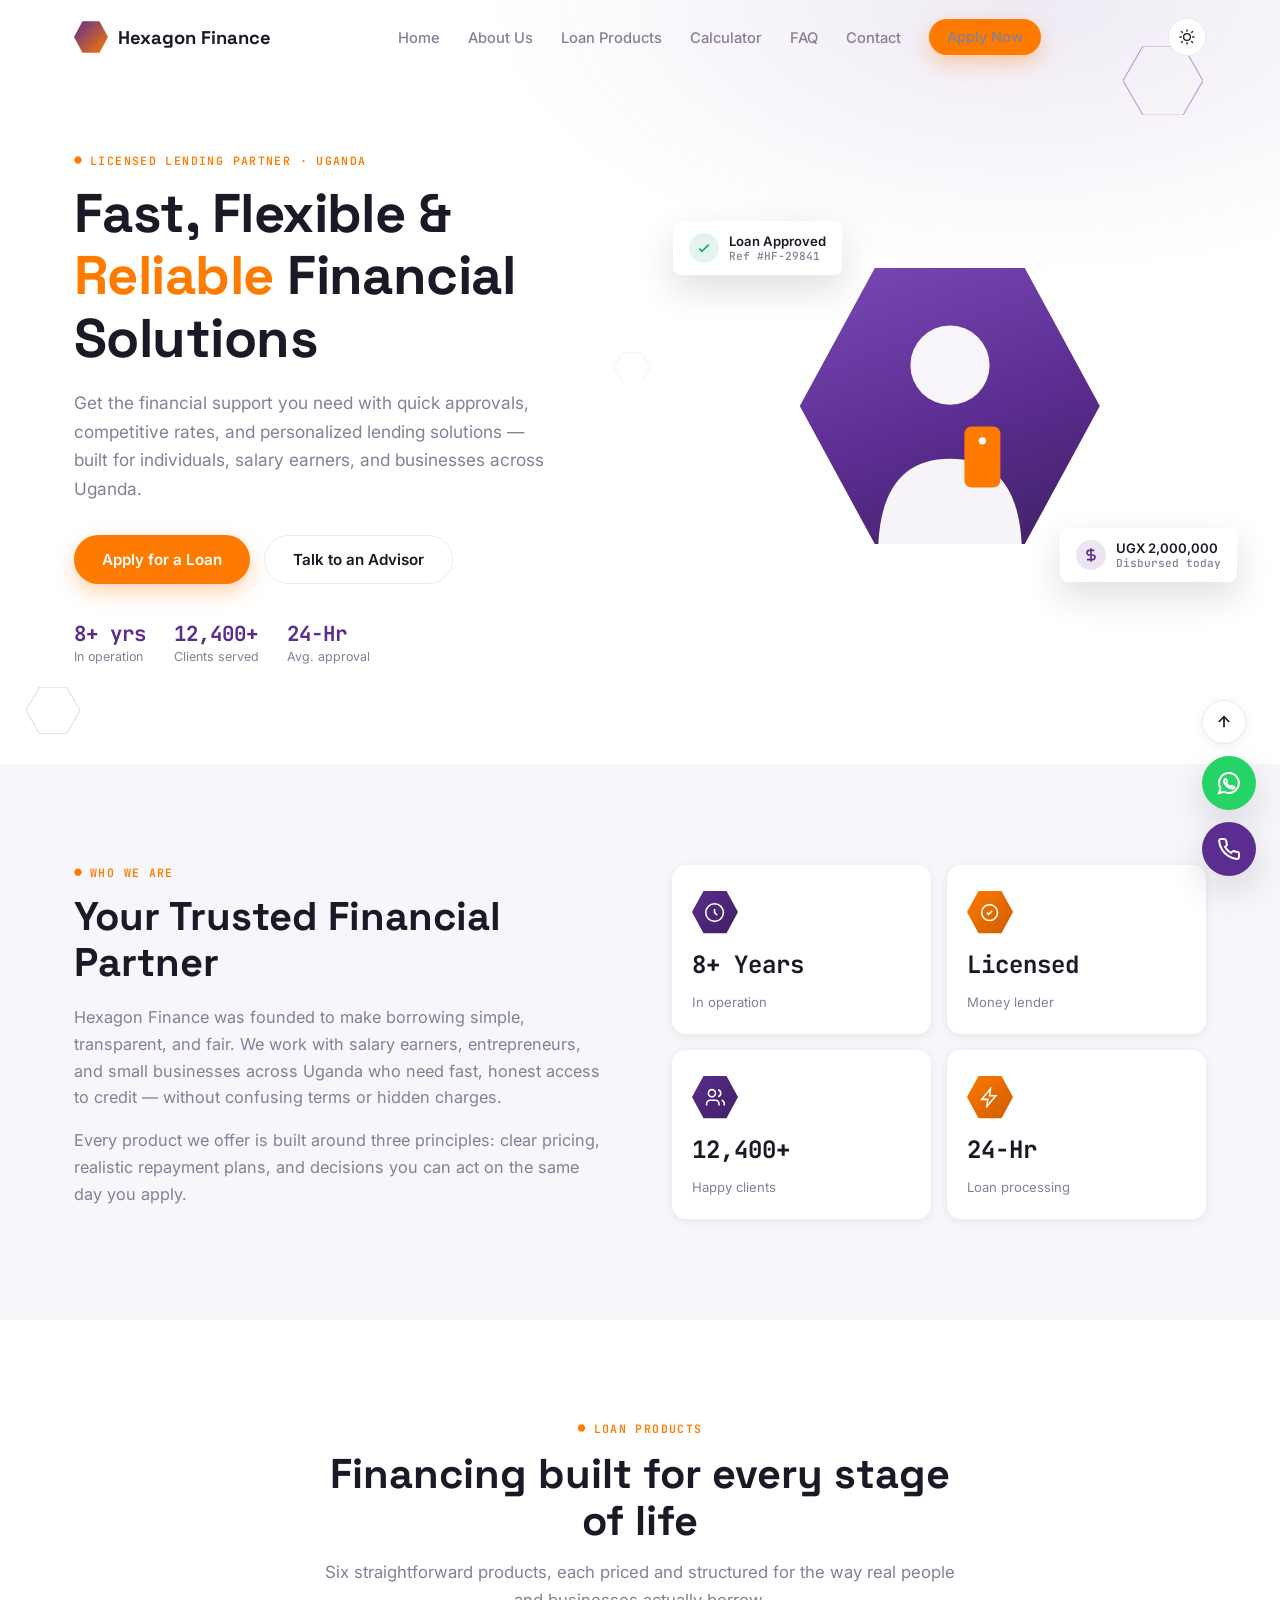
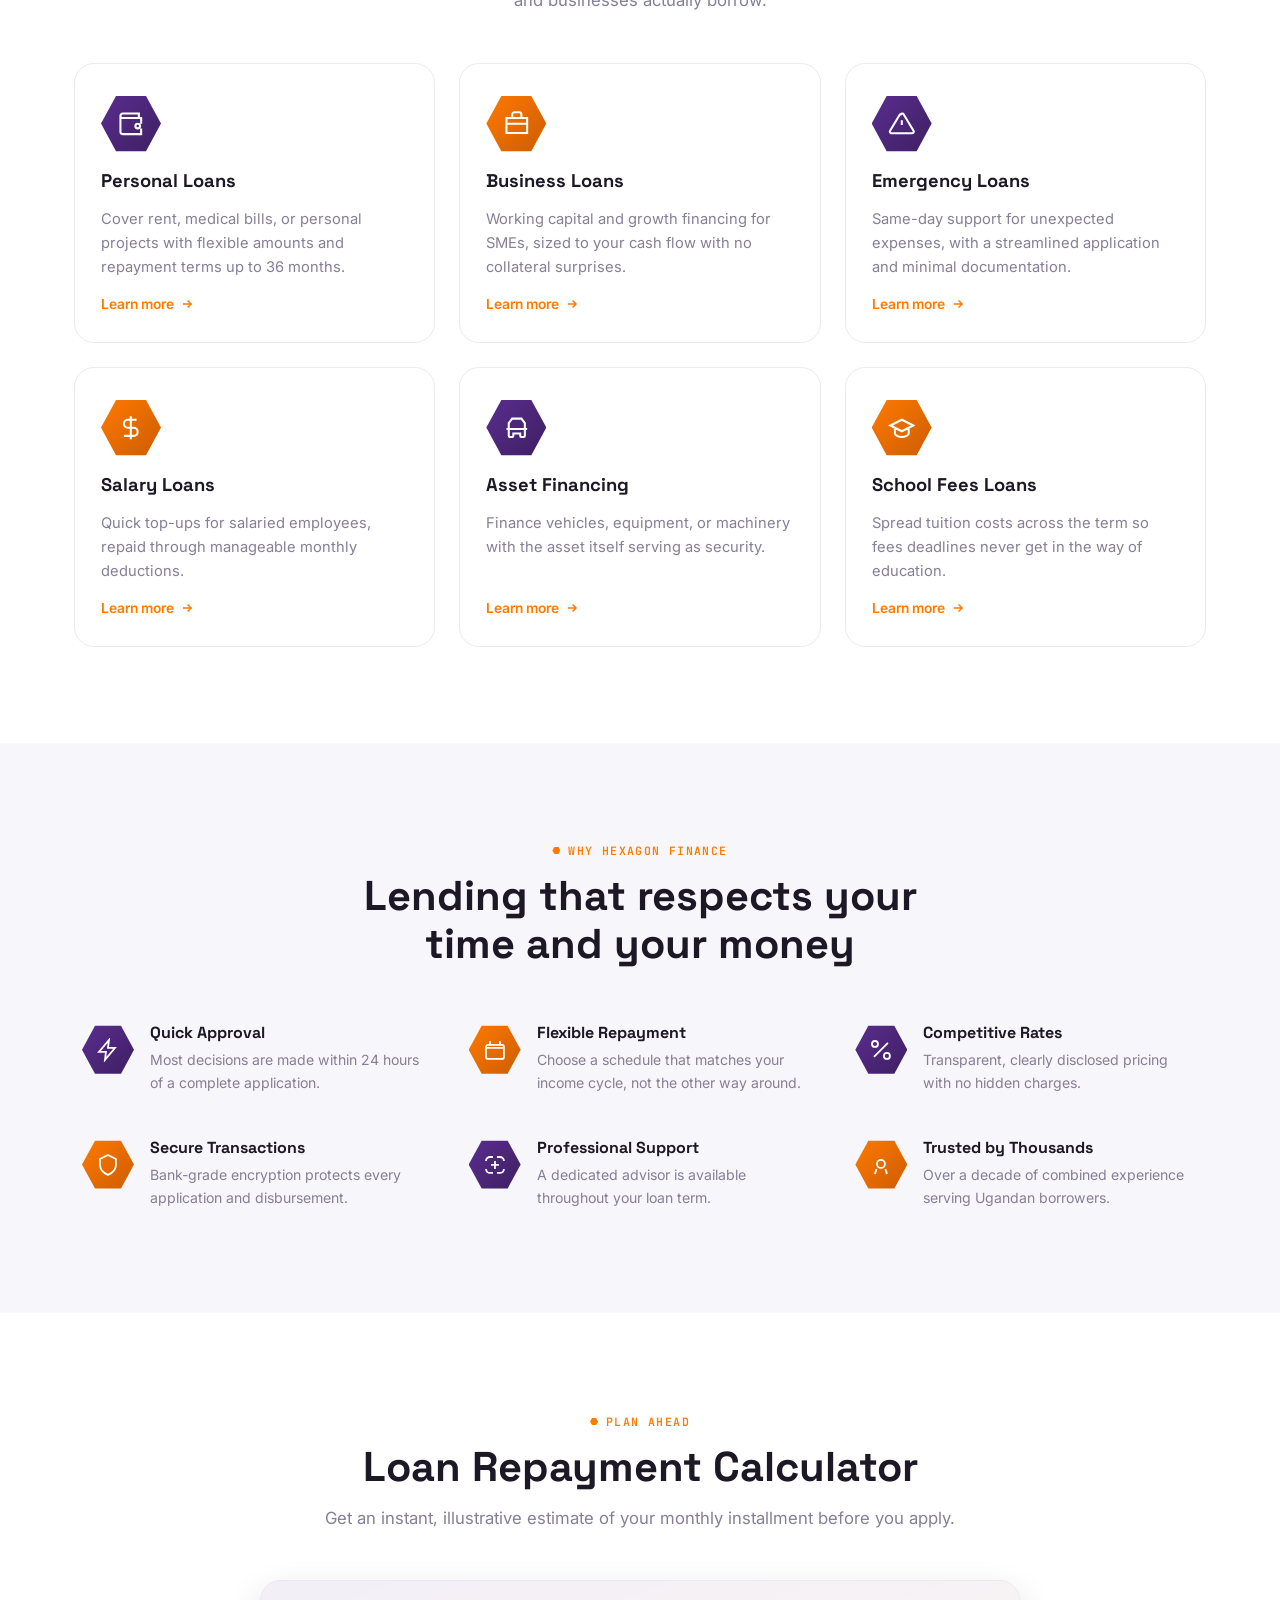
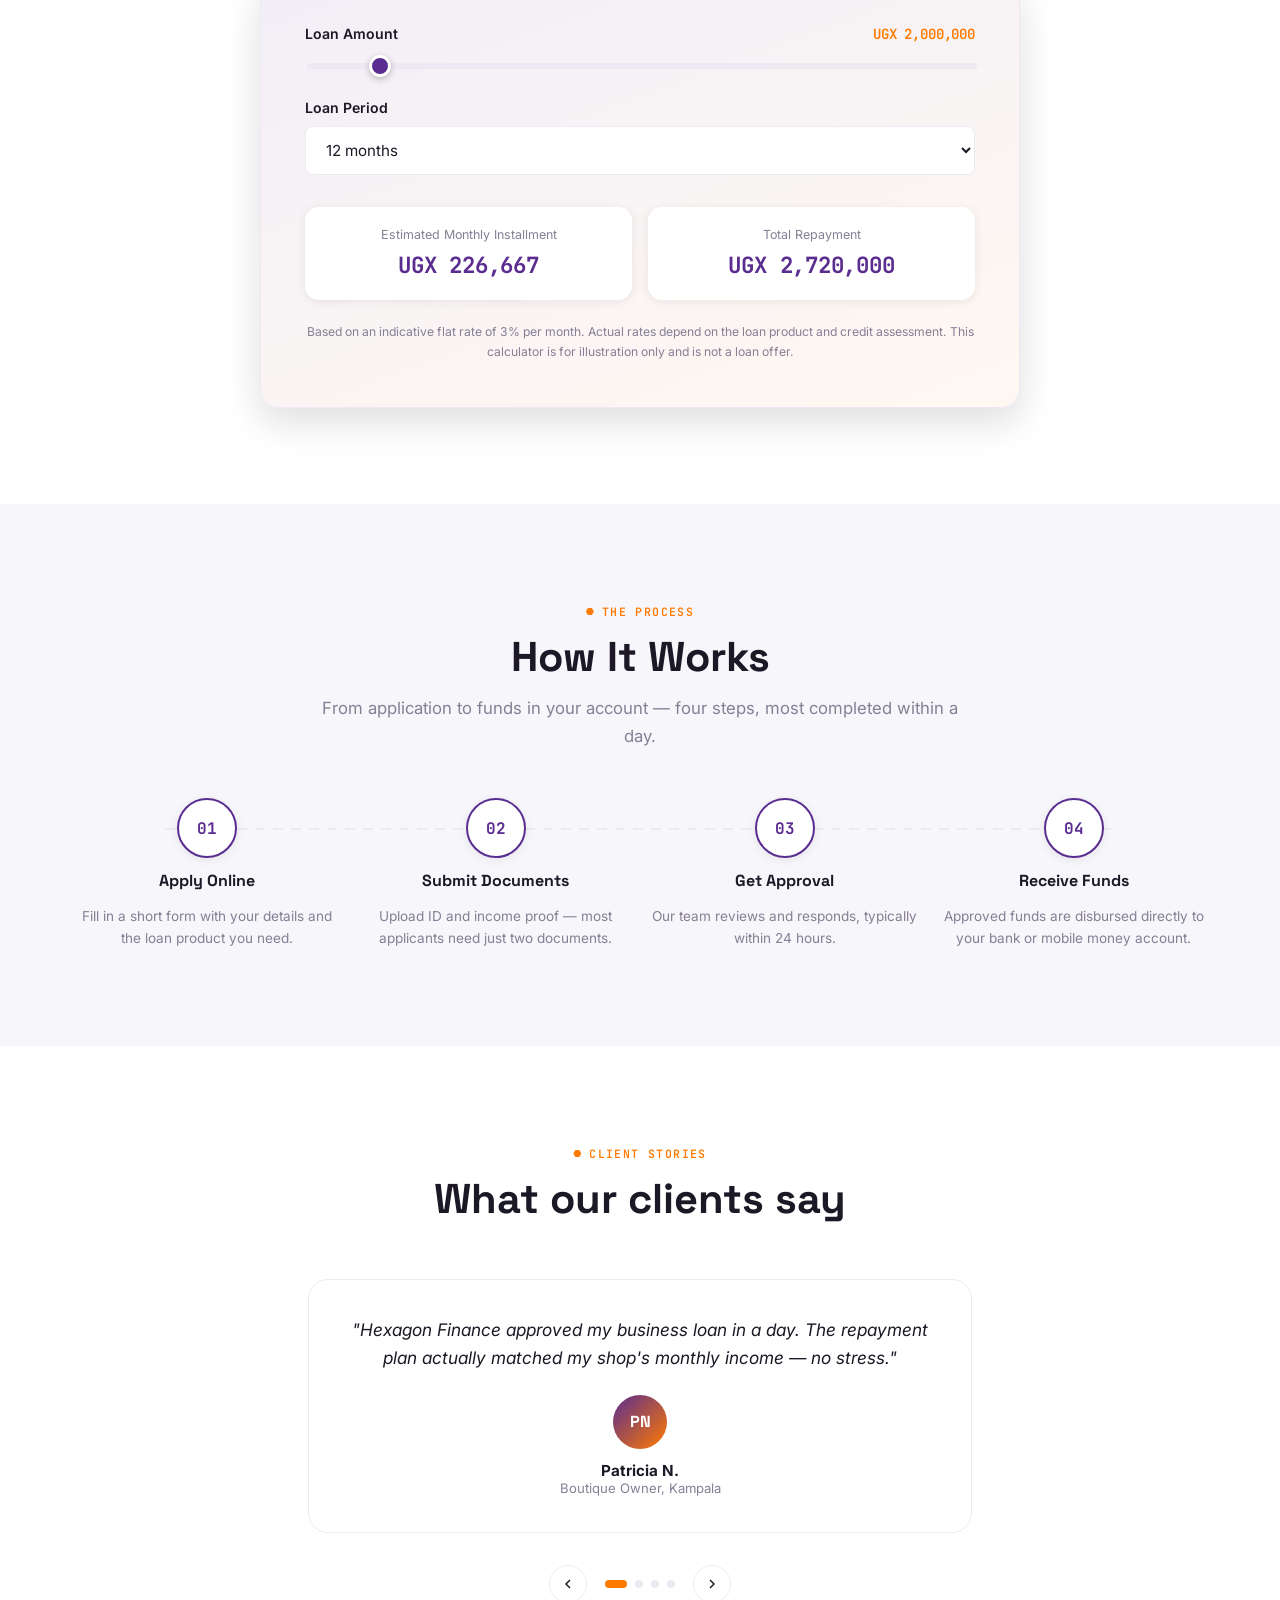
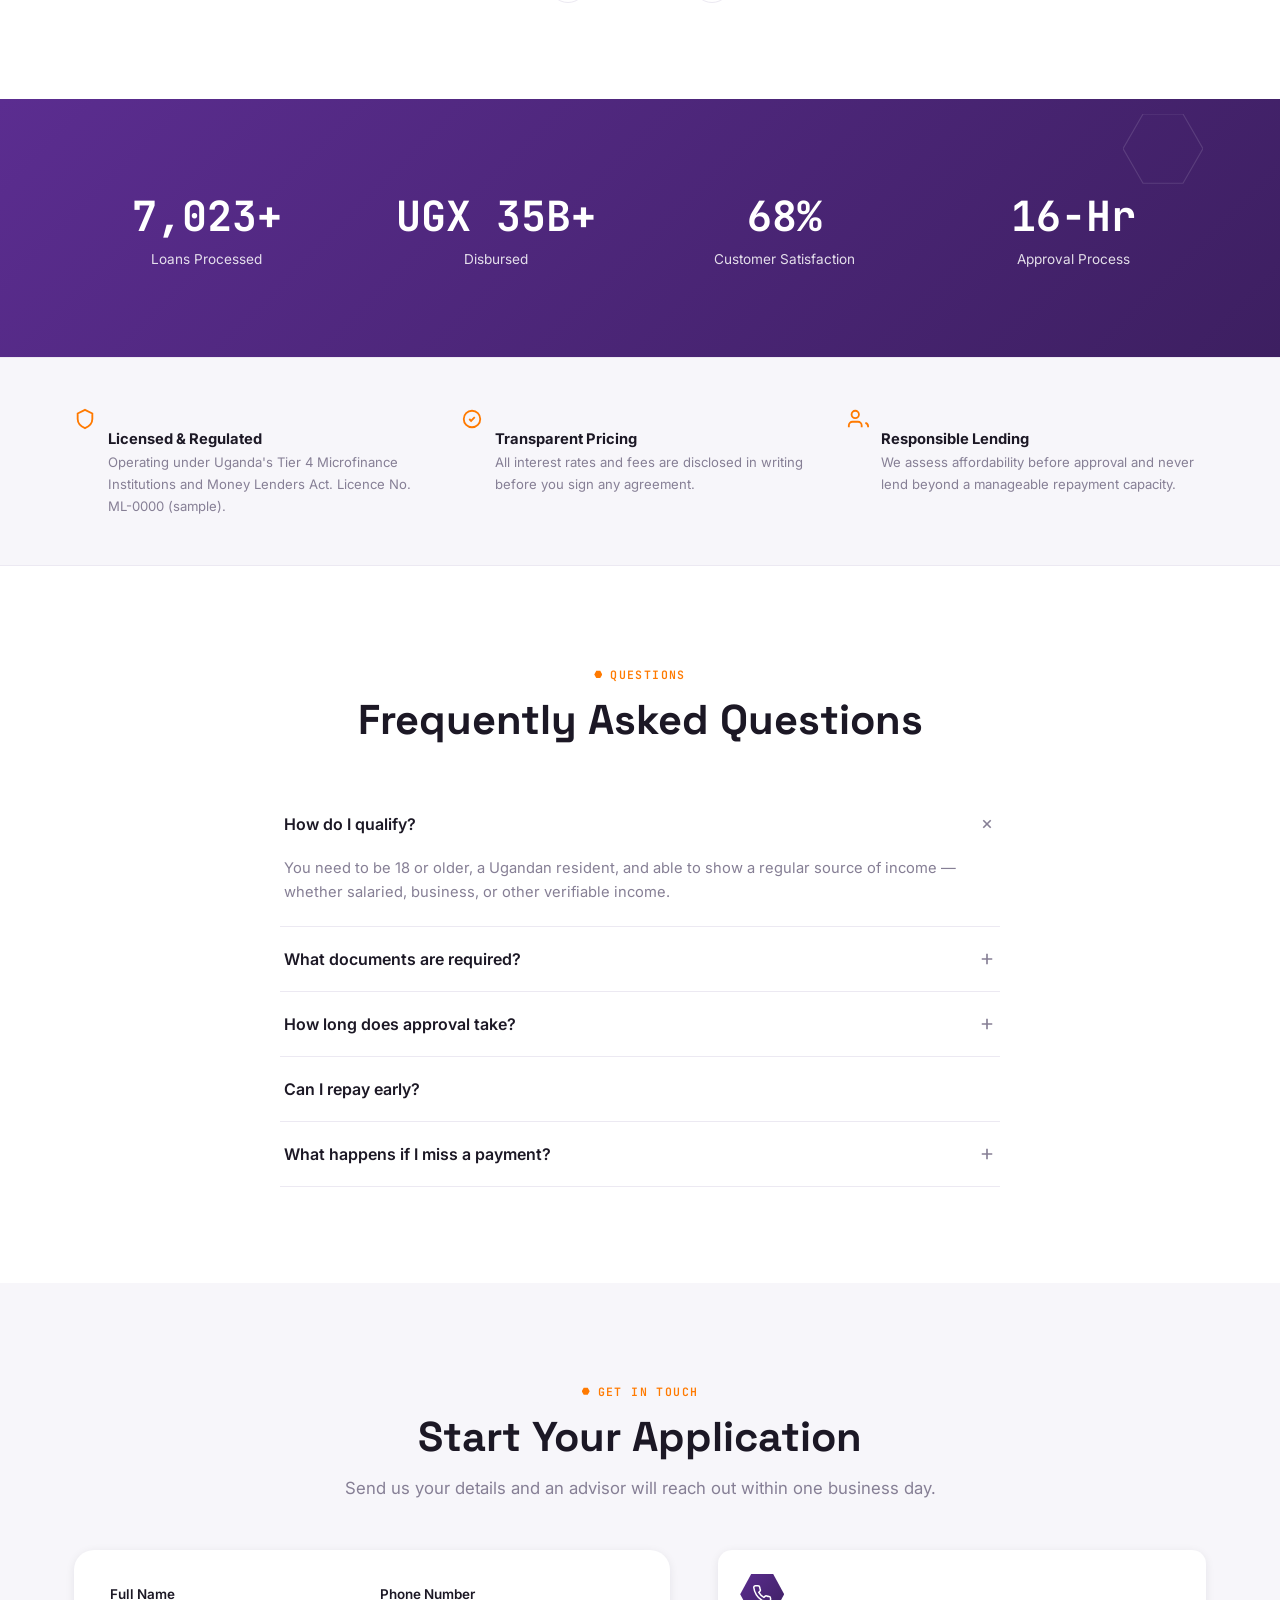
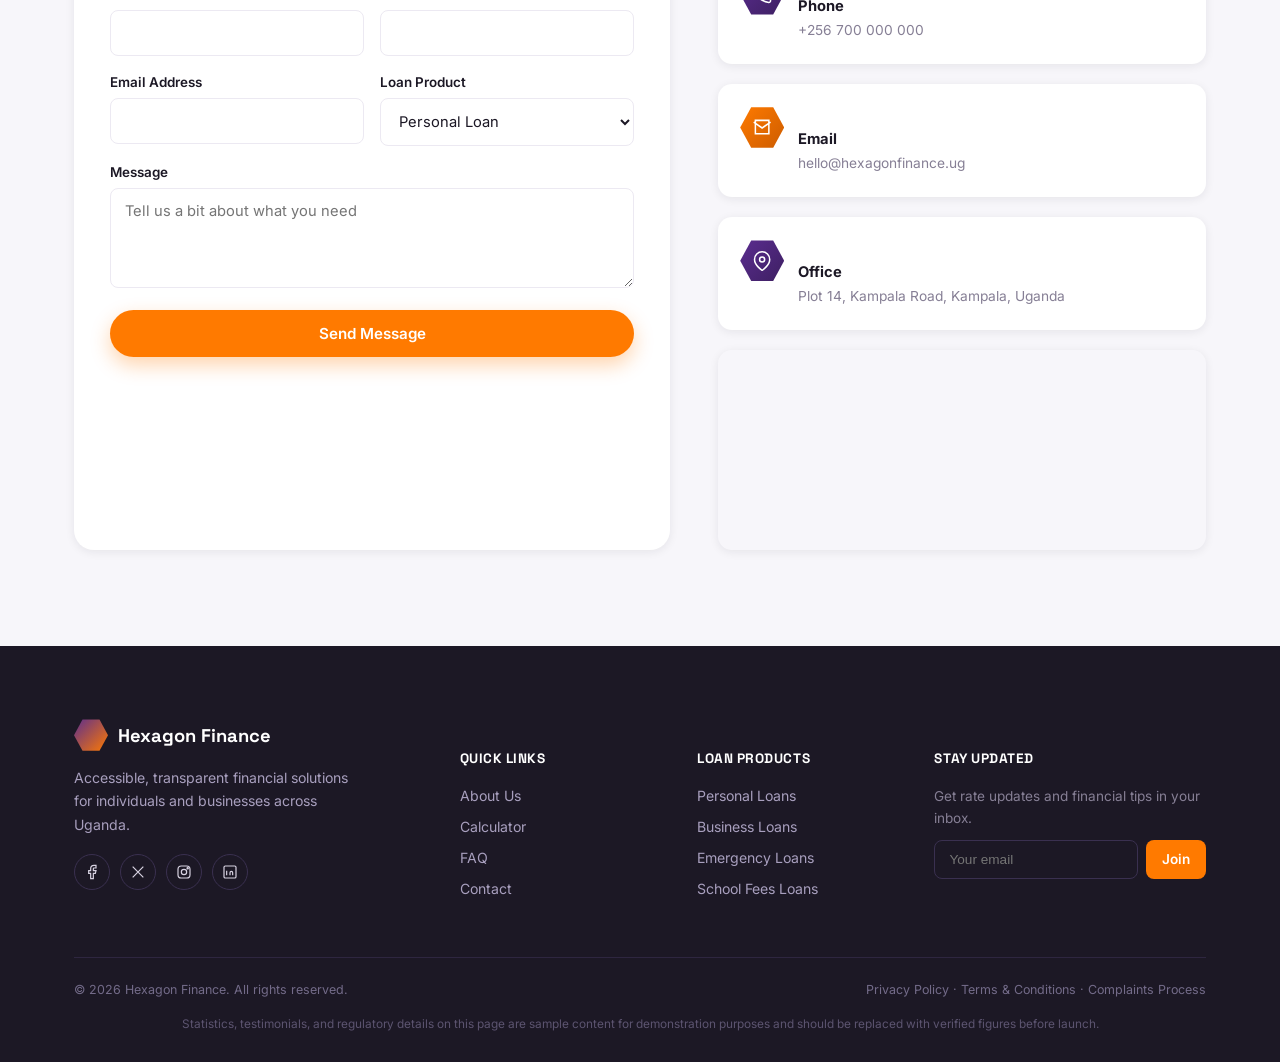
==== index.html @ c0de190c "neewwss" ====
<!DOCTYPE html>
<html lang="en" data-theme="light">
<head>
<meta charset="UTF-8">
<meta name="viewport" content="width=device-width, initial-scale=1.0">
<title>Hexagon Finance — Fast, Flexible &amp; Reliable Financial Solutions</title>
<meta name="description" content="Hexagon Finance offers personal, business, emergency, salary, asset financing and school fees loans across Uganda with quick approvals and transparent rates.">
<meta name="theme-color" content="#5B2D90">
<link rel="preconnect" href="https://fonts.googleapis.com">
<link rel="preconnect" href="https://fonts.gstatic.com" crossorigin>
<link href="https://fonts.googleapis.com/css2?family=Space+Grotesk:wght@500;600;700&family=Inter:wght@400;500;600;700&family=JetBrains+Mono:wght@500;600&display=swap" rel="stylesheet">
<script type="application/ld+json">
{
  "@context": "https://schema.org",
  "@type": "FinancialService",
  "name": "Hexagon Finance",
  "description": "Licensed money lending and financial solutions for individuals and SMEs in Uganda.",
  "areaServed": "UG"
}
</script>
<style>
/* ============ TOKENS ============ */
:root{
  --purple:#5B2D90;
  --purple-light:#7C4BB8;
  --purple-dark:#3D1F61;
  --orange:#FF7A00;
  --orange-dark:#CC5C00;
  --white:#FFFFFF;
  --gray-50:#F7F6FA;
  --gray-100:#ECE9F2;
  --gray-300:#C9C5D4;
  --gray-500:#867F95;
  --charcoal:#1C1825;
  --charcoal-2:#120E1A;
  --success:#1E9E6B;
  --danger:#D14545;

  --font-display:'Space Grotesk',sans-serif;
  --font-body:'Inter',sans-serif;
  --font-mono:'JetBrains Mono',monospace;

  --radius-lg:20px;
  --radius:14px;
  --radius-sm:8px;
  --shadow-sm:0 2px 10px rgba(28,24,37,0.08);
  --shadow-md:0 14px 36px rgba(28,24,37,0.14);
  --container:1180px;
  --ease:cubic-bezier(.4,0,.2,1);

  --bg:var(--white);
  --bg-alt:var(--gray-50);
  --text:var(--charcoal);
  --text-muted:var(--gray-500);
  --border:var(--gray-100);
  --nav-bg:rgba(255,255,255,0.82);
  --card-bg:var(--white);
  --hex-tint:rgba(91,45,144,0.05);
}
[data-theme="dark"]{
  --bg:var(--charcoal-2);
  --bg-alt:#1A1426;
  --text:#F2EFF7;
  --text-muted:#A89FBE;
  --border:#2E2640;
  --nav-bg:rgba(18,14,26,0.82);
  --card-bg:#221B32;
  --gray-100:#241D33;
  --purple-light:#9D7AD1;
  --hex-tint:rgba(157,122,209,0.07);
}

*,*::before,*::after{box-sizing:border-box;}
html{scroll-behavior:smooth;}
body{
  margin:0;
  font-family:var(--font-body);
  background:var(--bg);
  color:var(--text);
  -webkit-font-smoothing:antialiased;
  transition:background var(--ease) .3s, color var(--ease) .3s;
}
img,svg{display:block;max-width:100%;}
a{color:inherit;text-decoration:none;}
button{font-family:inherit;cursor:pointer;}
h1,h2,h3,h4{font-family:var(--font-display);margin:0;line-height:1.15;}
p{margin:0;line-height:1.65;color:var(--text-muted);}
ul{margin:0;padding:0;list-style:none;}
.container{max-width:var(--container);margin:0 auto;padding:0 24px;}
.visually-hidden{position:absolute;width:1px;height:1px;overflow:hidden;clip:rect(0 0 0 0);}
:focus-visible{outline:3px solid var(--orange);outline-offset:3px;border-radius:4px;}

.skip-link{
  position:absolute;left:-999px;top:0;background:var(--orange);color:#fff;padding:10px 18px;border-radius:0 0 8px 0;z-index:1000;font-weight:600;
}
.skip-link:focus{left:0;}

/* ============ TYPE UTILITIES ============ */
.eyebrow{
  font-family:var(--font-mono);
  font-size:0.72rem;
  letter-spacing:0.12em;
  text-transform:uppercase;
  color:var(--orange);
  font-weight:600;
  display:inline-flex;
  align-items:center;
  gap:8px;
  margin-bottom:14px;
}
.eyebrow::before{
  content:"";
  width:8px;height:8px;
  background:var(--orange);
  clip-path:polygon(25% 6%,75% 6%,100% 50%,75% 94%,25% 94%,0% 50%);
}
.section-head{max-width:640px;margin:0 auto 48px;text-align:center;}
.section-head h2{font-size:clamp(1.8rem,4vw,2.6rem);margin-bottom:14px;color:var(--text);}
.section-head p{font-size:1.05rem;}
.mono-num{font-family:var(--font-mono);font-weight:600;letter-spacing:-0.01em;}

/* ============ BUTTONS ============ */
.btn{
  display:inline-flex;align-items:center;justify-content:center;gap:8px;
  padding:14px 28px;border-radius:999px;border:none;
  font-weight:600;font-size:0.95rem;font-family:var(--font-body);
  transition:transform .2s var(--ease), box-shadow .2s var(--ease), background .2s var(--ease);
  white-space:nowrap;
}
.btn:hover{transform:translateY(-2px);}
.btn-primary{background:var(--orange);color:#fff;box-shadow:0 8px 20px rgba(255,122,0,0.32);}
.btn-primary:hover{background:var(--orange-dark);box-shadow:0 12px 26px rgba(255,122,0,0.4);}
.btn-secondary{background:transparent;color:var(--text);border:1.5px solid var(--border);}
.btn-secondary:hover{border-color:var(--purple);color:var(--purple);}
[data-theme="dark"] .btn-secondary:hover{color:var(--purple-light);}
.btn-ghost{background:var(--white);color:var(--purple);box-shadow:var(--shadow-sm);}
.btn-sm{padding:9px 18px;font-size:0.85rem;}
.btn-block{width:100%;}

/* ============ HEX BADGE SYSTEM (signature element) ============ */
.hex-badge{
  --size:60px;
  width:var(--size);height:var(--size);
  display:flex;align-items:center;justify-content:center;flex-shrink:0;
  background:linear-gradient(135deg,var(--purple),var(--purple-dark));
  clip-path:polygon(25% 4%,75% 4%,100% 50%,75% 96%,25% 96%,0% 50%);
  color:#fff;
}
.hex-badge.orange{background:linear-gradient(135deg,var(--orange),var(--orange-dark));}
.hex-badge svg{width:46%;height:46%;stroke:currentColor;fill:none;stroke-width:1.8;}

/* ============ NAV ============ */
.nav{
  position:fixed;top:0;left:0;right:0;z-index:500;
  background:transparent;
  transition:background .3s var(--ease), box-shadow .3s var(--ease), backdrop-filter .3s var(--ease);
}
.nav.scrolled{
  background:var(--nav-bg);
  backdrop-filter:blur(14px);
  box-shadow:0 1px 0 var(--border);
}
.nav-inner{display:flex;align-items:center;justify-content:space-between;padding:18px 24px;}
.logo{display:flex;align-items:center;gap:10px;font-family:var(--font-display);font-weight:700;font-size:1.15rem;color:var(--text);}
.logo-mark{
  width:34px;height:34px;
  background:linear-gradient(135deg,var(--purple),var(--orange));
  clip-path:polygon(25% 4%,75% 4%,100% 50%,75% 96%,25% 96%,0% 50%);
}
.nav-links{display:flex;align-items:center;gap:28px;}
.nav-links a{font-size:0.92rem;font-weight:500;color:var(--text-muted);transition:color .2s;position:relative;}
.nav-links a:hover{color:var(--purple);}
[data-theme="dark"] .nav-links a:hover{color:var(--purple-light);}
.nav-actions{display:flex;align-items:center;gap:14px;}
.theme-toggle{
  width:38px;height:38px;border-radius:50%;border:1.5px solid var(--border);background:var(--card-bg);
  display:flex;align-items:center;justify-content:center;color:var(--text);transition:border-color .2s;
}
.theme-toggle:hover{border-color:var(--orange);}
.theme-toggle svg{width:18px;height:18px;stroke:currentColor;fill:none;stroke-width:1.8;}
.icon-moon{display:none;}
[data-theme="dark"] .icon-sun{display:none;}
[data-theme="dark"] .icon-moon{display:block;}
.hamburger{display:none;width:38px;height:38px;border:none;background:none;color:var(--text);align-items:center;justify-content:center;}
.hamburger svg{width:24px;height:24px;stroke:currentColor;fill:none;stroke-width:1.8;}

@media (max-width:880px){
  .nav-links{
    position:fixed;top:68px;left:0;right:0;
    background:var(--bg);
    flex-direction:column;align-items:flex-start;gap:0;
    padding:8px 24px 18px;
    border-bottom:1px solid var(--border);
    transform:translateY(-12px);opacity:0;visibility:hidden;
    transition:opacity .2s var(--ease), transform .2s var(--ease), visibility .2s;
  }
  .nav-links.open{transform:translateY(0);opacity:1;visibility:visible;}
  .nav-links a{padding:12px 0;width:100%;border-bottom:1px solid var(--border);}
  .nav-links .btn{margin-top:12px;width:100%;}
  .hamburger{display:flex;}
}

/* ============ HERO ============ */
.hero{
  position:relative;
  padding:148px 0 100px;
  overflow:hidden;
  background:
    radial-gradient(ellipse 70% 60% at 80% 0%, rgba(91,45,144,0.10), transparent 60%),
    var(--bg);
}
.hero-inner{display:grid;grid-template-columns:1.1fr 1fr;gap:56px;align-items:center;position:relative;z-index:2;}
.hero h1{font-size:clamp(2.3rem,5vw,3.4rem);letter-spacing:-0.01em;margin-bottom:20px;}
.hero h1 .accent{color:var(--orange);}
.hero-sub{font-size:1.08rem;max-width:480px;margin-bottom:32px;}
.hero-ctas{display:flex;gap:14px;flex-wrap:wrap;margin-bottom:36px;}
.hero-trust{display:flex;gap:28px;flex-wrap:wrap;}
.hero-trust div{display:flex;flex-direction:column;}
.hero-trust .num{font-family:var(--font-mono);font-weight:700;font-size:1.3rem;color:var(--purple);}
[data-theme="dark"] .hero-trust .num{color:var(--purple-light);}
.hero-trust .label{font-size:0.78rem;color:var(--text-muted);margin-top:2px;}

.hero-visual{position:relative;height:440px;display:flex;align-items:center;justify-content:center;}
.hex-frame{
  width:300px;height:300px;
  clip-path:polygon(25% 4%,75% 4%,100% 50%,75% 96%,25% 96%,0% 50%);
  background:linear-gradient(160deg,var(--purple-light),var(--purple) 55%,var(--purple-dark));
  display:flex;align-items:flex-end;justify-content:center;
  box-shadow:var(--shadow-md);
  position:relative;
  z-index:2;
}
.hex-frame svg{width:72%;}
.float-card{
  position:absolute;
  background:var(--card-bg);
  border-radius:var(--radius-sm);
  box-shadow:var(--shadow-md);
  padding:12px 16px;
  display:flex;align-items:center;gap:10px;
  z-index:3;
  font-size:0.82rem;
  font-weight:600;
  animation:floaty 5s ease-in-out infinite;
}
.float-card .dot{width:30px;height:30px;border-radius:50%;background:rgba(30,158,107,0.12);display:flex;align-items:center;justify-content:center;flex-shrink:0;}
.float-card .dot svg{width:16px;height:16px;stroke:var(--success);fill:none;stroke-width:2.4;}
.float-card.card-approved{top:8%;left:-4%;animation-delay:0s;}
.float-card.card-amount{bottom:10%;right:-6%;animation-delay:0.6s;}
.float-card .meta{display:flex;flex-direction:column;}
.float-card .meta .t1{color:var(--text);font-size:0.82rem;}
.float-card .meta .t2{color:var(--text-muted);font-size:0.7rem;font-weight:500;font-family:var(--font-mono);}

.deco-hex{position:absolute;opacity:0.5;z-index:1;}
.deco-hex svg{stroke:var(--purple-light);fill:none;stroke-width:1.4;}
.deco-hex.d1{top:6%;right:6%;width:80px;animation:spinslow 30s linear infinite;}
.deco-hex.d2{bottom:4%;left:2%;width:54px;opacity:0.35;animation:floaty 7s ease-in-out infinite;}
.deco-hex.d3{top:46%;left:48%;width:36px;opacity:0.25;}
.deco-hex.d3 svg{stroke:var(--orange);}

@keyframes floaty{0%,100%{transform:translateY(0px);}50%{transform:translateY(-12px);}}
@keyframes spinslow{from{transform:rotate(0deg);}to{transform:rotate(360deg);}}

@media (max-width:980px){
  .hero-inner{grid-template-columns:1fr;text-align:center;}
  .hero-sub{margin-inline:auto;}
  .hero-ctas{justify-content:center;}
  .hero-trust{justify-content:center;}
  .hero-visual{height:340px;margin-top:20px;}
  .hex-frame{width:230px;height:230px;}
}

/* ============ REVEAL ============ */
.reveal{opacity:0;transform:translateY(22px);transition:opacity .6s var(--ease), transform .6s var(--ease);}
.reveal.in-view{opacity:1;transform:translateY(0);}

/* ============ ABOUT ============ */
.about{padding:96px 0;background:var(--bg-alt);position:relative;overflow:hidden;}
.about-inner{display:grid;grid-template-columns:1fr 1fr;gap:64px;align-items:center;}
.about-copy h2{font-size:clamp(1.8rem,4vw,2.5rem);margin-bottom:18px;}
.about-copy p{margin-bottom:16px;font-size:1.02rem;}
.stat-grid{display:grid;grid-template-columns:1fr 1fr;gap:16px;}
.stat-tile{
  background:var(--card-bg);border-radius:var(--radius);padding:24px 20px;
  box-shadow:var(--shadow-sm);
  display:flex;flex-direction:column;gap:14px;
  transition:transform .25s var(--ease), box-shadow .25s var(--ease);
}
.stat-tile:hover{transform:translateY(-4px);box-shadow:var(--shadow-md);}
.stat-tile .hex-badge{--size:46px;}
.stat-tile .stat-num{font-family:var(--font-mono);font-weight:700;font-size:1.5rem;color:var(--text);}
.stat-tile .stat-label{font-size:0.82rem;color:var(--text-muted);}
@media (max-width:880px){.about-inner{grid-template-columns:1fr;}}

/* ============ PRODUCTS ============ */
.products{padding:96px 0;}
.product-grid{display:grid;grid-template-columns:repeat(3,1fr);gap:24px;}
.product-card{
  background:var(--card-bg);border:1px solid var(--border);border-radius:var(--radius-lg);
  padding:30px 26px;display:flex;flex-direction:column;gap:16px;
  transition:transform .25s var(--ease), box-shadow .25s var(--ease), border-color .25s;
}
.product-card:hover{transform:translateY(-6px);box-shadow:var(--shadow-md);border-color:transparent;}
.product-card h3{font-size:1.15rem;}
.product-card p{font-size:0.92rem;flex-grow:1;}
.product-card .learn{font-size:0.86rem;font-weight:600;color:var(--orange);display:inline-flex;align-items:center;gap:6px;}
.product-card .learn svg{width:14px;height:14px;stroke:currentColor;fill:none;stroke-width:2.4;transition:transform .2s;}
.product-card:hover .learn svg{transform:translateX(4px);}
@media (max-width:980px){.product-grid{grid-template-columns:1fr 1fr;}}
@media (max-width:620px){.product-grid{grid-template-columns:1fr;}}

/* ============ WHY CHOOSE ============ */
.why{padding:96px 0;background:var(--bg-alt);}
.why-grid{display:grid;grid-template-columns:repeat(3,1fr);gap:28px;}
.why-item{display:flex;gap:16px;align-items:flex-start;padding:8px;}
.why-item .hex-badge{--size:52px;}
.why-item h4{font-size:1rem;margin-bottom:6px;}
.why-item p{font-size:0.88rem;}
@media (max-width:880px){.why-grid{grid-template-columns:1fr 1fr;}}
@media (max-width:560px){.why-grid{grid-template-columns:1fr;}}

/* ============ CALCULATOR ============ */
.calc{padding:96px 0;position:relative;}
.calc-card{
  max-width:760px;margin:0 auto;
  background:linear-gradient(160deg, rgba(91,45,144,0.08), rgba(255,122,0,0.05));
  border:1px solid var(--border);
  backdrop-filter:blur(10px);
  border-radius:var(--radius-lg);
  padding:44px;
  box-shadow:var(--shadow-md);
}
.calc-row{margin-bottom:26px;}
.calc-row label{display:flex;justify-content:space-between;font-size:0.88rem;font-weight:600;margin-bottom:10px;}
.calc-row label .val{font-family:var(--font-mono);color:var(--orange);}
input[type="range"]{
  width:100%;height:6px;border-radius:6px;background:var(--border);appearance:none;outline:none;
}
input[type="range"]::-webkit-slider-thumb{
  appearance:none;width:22px;height:22px;border-radius:50%;background:var(--purple);
  border:3px solid var(--white);box-shadow:0 2px 6px rgba(0,0,0,0.25);cursor:pointer;
}
input[type="range"]::-moz-range-thumb{
  width:22px;height:22px;border-radius:50%;background:var(--purple);border:3px solid var(--white);cursor:pointer;
}
select.calc-select{
  width:100%;padding:13px 16px;border-radius:var(--radius-sm);border:1.5px solid var(--border);
  background:var(--card-bg);color:var(--text);font-family:inherit;font-size:0.95rem;
}
.calc-results{display:grid;grid-template-columns:1fr 1fr;gap:16px;margin-top:32px;}
.calc-result{background:var(--card-bg);border-radius:var(--radius);padding:20px;text-align:center;box-shadow:var(--shadow-sm);}
.calc-result .r-label{font-size:0.78rem;color:var(--text-muted);margin-bottom:8px;}
.calc-result .r-val{font-family:var(--font-mono);font-weight:700;font-size:1.4rem;color:var(--purple);}
[data-theme="dark"] .calc-result .r-val{color:var(--purple-light);}
.calc-fine{font-size:0.76rem;color:var(--text-muted);margin-top:22px;text-align:center;}
@media (max-width:600px){.calc-card{padding:28px 22px;}.calc-results{grid-template-columns:1fr;}}

/* ============ HOW IT WORKS ============ */
.how{padding:96px 0;background:var(--bg-alt);}
.steps{display:grid;grid-template-columns:repeat(4,1fr);gap:24px;position:relative;}
.steps::before{
  content:"";position:absolute;top:30px;left:8%;right:8%;height:2px;
  background:repeating-linear-gradient(90deg,var(--border) 0 10px,transparent 10px 18px);
  z-index:0;
}
.step{position:relative;z-index:1;text-align:center;display:flex;flex-direction:column;align-items:center;gap:14px;}
.step-num{
  width:60px;height:60px;border-radius:50%;background:var(--card-bg);border:2px solid var(--purple);
  display:flex;align-items:center;justify-content:center;font-family:var(--font-mono);font-weight:700;color:var(--purple);
  box-shadow:var(--shadow-sm);
}
[data-theme="dark"] .step-num{color:var(--purple-light);border-color:var(--purple-light);}
.step h4{font-size:1rem;}
.step p{font-size:0.85rem;}
@media (max-width:880px){
  .steps{grid-template-columns:1fr;gap:36px;}
  .steps::before{display:none;}
}

/* ============ TESTIMONIALS ============ */
.testi{padding:96px 0;}
.testi-wrap{max-width:680px;margin:0 auto;position:relative;}
.testi-track{overflow:hidden;border-radius:var(--radius-lg);}
.testi-slides{display:flex;transition:transform .45s var(--ease);}
.testi-slide{min-width:100%;padding:8px;}
.testi-card{
  background:var(--card-bg);border:1px solid var(--border);border-radius:var(--radius-lg);
  padding:36px;text-align:center;
}
.testi-quote{font-size:1.08rem;color:var(--text);margin-bottom:22px;font-style:italic;}
.testi-avatar{
  width:54px;height:54px;border-radius:50%;margin:0 auto 12px;
  background:linear-gradient(135deg,var(--purple),var(--orange));
  display:flex;align-items:center;justify-content:center;color:#fff;font-weight:700;font-family:var(--font-display);
}
.testi-name{font-weight:700;font-size:0.95rem;}
.testi-role{font-size:0.82rem;color:var(--text-muted);}
.testi-controls{display:flex;justify-content:center;align-items:center;gap:18px;margin-top:24px;}
.testi-arrow{
  width:38px;height:38px;border-radius:50%;border:1.5px solid var(--border);background:var(--card-bg);
  display:flex;align-items:center;justify-content:center;color:var(--text);
}
.testi-arrow svg{width:16px;height:16px;stroke:currentColor;fill:none;stroke-width:2.2;}
.testi-dots{display:flex;gap:8px;}
.testi-dot{width:8px;height:8px;border-radius:50%;background:var(--border);border:none;padding:0;}
.testi-dot.active{background:var(--orange);width:22px;border-radius:5px;transition:width .25s,background .25s;}

/* ============ STATS ============ */
.stats{padding:90px 0;background:linear-gradient(135deg,var(--purple),var(--purple-dark));position:relative;overflow:hidden;}
.stats-grid{display:grid;grid-template-columns:repeat(4,1fr);gap:24px;position:relative;z-index:1;}
.stat-block{text-align:center;color:#fff;}
.stat-block .count{font-family:var(--font-mono);font-weight:700;font-size:clamp(1.8rem,4vw,2.6rem);}
.stat-block .label{font-size:0.85rem;opacity:0.85;margin-top:8px;}
@media (max-width:880px){.stats-grid{grid-template-columns:1fr 1fr;row-gap:36px;}}

/* ============ TRUST BAND ============ */
.trust-band{padding:48px 0;background:var(--bg-alt);border-top:1px solid var(--border);border-bottom:1px solid var(--border);}
.trust-inner{display:flex;gap:28px;flex-wrap:wrap;align-items:flex-start;}
.trust-item{flex:1;min-width:220px;display:flex;gap:12px;}
.trust-item svg{width:22px;height:22px;stroke:var(--orange);fill:none;stroke-width:2;flex-shrink:0;margin-top:2px;}
.trust-item h5{font-size:0.92rem;margin-bottom:4px;}
.trust-item p{font-size:0.82rem;}

/* ============ FAQ ============ */
.faq{padding:96px 0;}
.faq-list{max-width:720px;margin:0 auto;}
.faq-item{border-bottom:1px solid var(--border);}
.faq-q{
  width:100%;display:flex;justify-content:space-between;align-items:center;
  padding:22px 4px;background:none;border:none;text-align:left;font-size:1rem;font-weight:600;color:var(--text);
}
.faq-q svg{width:18px;height:18px;stroke:var(--text-muted);fill:none;stroke-width:2.2;transition:transform .25s var(--ease);flex-shrink:0;margin-left:16px;}
.faq-item.open .faq-q svg{transform:rotate(45deg);}
.faq-a{max-height:0;overflow:hidden;transition:max-height .3s var(--ease);}
.faq-a p{padding:0 4px 22px;font-size:0.92rem;}

/* ============ CONTACT ============ */
.contact{padding:96px 0;background:var(--bg-alt);}
.contact-inner{display:grid;grid-template-columns:1.1fr 0.9fr;gap:48px;}
.contact-form{background:var(--card-bg);border-radius:var(--radius-lg);padding:36px;box-shadow:var(--shadow-sm);}
.form-row{margin-bottom:18px;}
.form-row label{display:block;font-size:0.84rem;font-weight:600;margin-bottom:8px;}
.form-row input,.form-row select,.form-row textarea{
  width:100%;padding:13px 14px;border-radius:var(--radius-sm);border:1.5px solid var(--border);
  background:var(--bg);color:var(--text);font-family:inherit;font-size:0.92rem;resize:vertical;
}
.form-row input:focus,.form-row select:focus,.form-row textarea:focus{border-color:var(--purple);}
.form-grid2{display:grid;grid-template-columns:1fr 1fr;gap:16px;}
.form-msg{font-size:0.85rem;margin-top:14px;display:none;padding:12px 14px;border-radius:var(--radius-sm);}
.form-msg.show{display:block;}
.form-msg.success{background:rgba(30,158,107,0.12);color:var(--success);}
.form-msg.error{background:rgba(209,69,69,0.1);color:var(--danger);}
.contact-info{display:flex;flex-direction:column;gap:20px;}
.info-card{background:var(--card-bg);border-radius:var(--radius);padding:22px;box-shadow:var(--shadow-sm);display:flex;gap:14px;align-items:flex-start;}
.info-card .hex-badge{--size:44px;}
.info-card h5{font-size:0.92rem;margin-bottom:4px;}
.info-card p{font-size:0.86rem;}
.map-embed{border-radius:var(--radius);overflow:hidden;box-shadow:var(--shadow-sm);height:200px;}
.map-embed iframe{width:100%;height:100%;border:0;}
@media (max-width:880px){.contact-inner{grid-template-columns:1fr;}.form-grid2{grid-template-columns:1fr;}}

/* ============ FOOTER ============ */
footer{background:var(--charcoal);color:#D8D3E2;padding:72px 0 28px;}
[data-theme="dark"] footer{background:#0E0A16;}
.footer-grid{display:grid;grid-template-columns:1.4fr 0.8fr 0.8fr 1.1fr;gap:40px;margin-bottom:48px;}
.footer-brand .logo{color:#fff;margin-bottom:14px;}
.footer-brand p{font-size:0.88rem;color:#A89FBE;max-width:280px;margin-bottom:18px;}
.social-row{display:flex;gap:10px;}
.social-row a{width:36px;height:36px;border-radius:50%;border:1.5px solid #3A3050;display:flex;align-items:center;justify-content:center;transition:border-color .2s,background .2s;}
.social-row a:hover{border-color:var(--orange);background:rgba(255,122,0,0.1);}
.social-row svg{width:16px;height:16px;stroke:#D8D3E2;fill:none;stroke-width:1.8;}
.footer-col h6{color:#fff;font-size:0.85rem;letter-spacing:0.04em;text-transform:uppercase;margin-bottom:18px;font-family:var(--font-display);}
.footer-col ul li{margin-bottom:11px;}
.footer-col a{font-size:0.88rem;color:#A89FBE;transition:color .2s;}
.footer-col a:hover{color:var(--orange);}
.newsletter-form{display:flex;gap:8px;margin-top:6px;}
.newsletter-form input{flex:1;padding:11px 14px;border-radius:var(--radius-sm);border:1.5px solid #3A3050;background:transparent;color:#fff;font-size:0.85rem;}
.newsletter-form button{padding:11px 16px;border-radius:var(--radius-sm);border:none;background:var(--orange);color:#fff;font-weight:600;font-size:0.85rem;}
.footer-bottom{border-top:1px solid #2E2640;padding-top:24px;display:flex;justify-content:space-between;flex-wrap:wrap;gap:12px;font-size:0.78rem;color:#736B89;}
.footer-bottom a{color:#736B89;}
.footer-bottom a:hover{color:var(--orange);}
.disclaimer{font-size:0.74rem;color:#5C5470;text-align:center;margin-top:18px;}
@media (max-width:880px){.footer-grid{grid-template-columns:1fr 1fr;}}
@media (max-width:560px){.footer-grid{grid-template-columns:1fr;}}

/* ============ FLOATING ACTIONS ============ */
.floating-actions{position:fixed;bottom:24px;right:24px;display:flex;flex-direction:column;gap:12px;z-index:400;}
.fab{
  width:54px;height:54px;border-radius:50%;display:flex;align-items:center;justify-content:center;
  box-shadow:var(--shadow-md);color:#fff;transition:transform .2s var(--ease);position:relative;
}
.fab:hover{transform:scale(1.08);}
.fab-whatsapp{background:#25D366;}
.fab-call{background:var(--purple);}
.fab svg{width:24px;height:24px;stroke:#fff;fill:none;stroke-width:2;}
.fab-ring{position:absolute;inset:-5px;border-radius:50%;border:1.5px solid currentColor;opacity:0.35;clip-path:polygon(25% 4%,75% 4%,100% 50%,75% 96%,25% 96%,0% 50%);pointer-events:none;}
.back-top{
  width:44px;height:44px;border-radius:50%;background:var(--card-bg);color:var(--text);border:1.5px solid var(--border);
  display:flex;align-items:center;justify-content:center;box-shadow:var(--shadow-sm);
  opacity:0;visibility:hidden;transform:translateY(8px);transition:opacity .25s,visibility .25s,transform .25s;
}
.back-top.show{opacity:1;visibility:visible;transform:translateY(0);}
.back-top svg{width:18px;height:18px;stroke:currentColor;fill:none;stroke-width:2.2;}

@media (prefers-reduced-motion: reduce){
  *{animation:none !important;transition:none !important;}
}
</style>
</head>
<body>
<a href="#main" class="skip-link">Skip to content</a>

<!-- ============ NAV ============ -->
<nav class="nav" id="nav">
  <div class="container nav-inner">
    <a href="#home" class="logo"><span class="logo-mark" aria-hidden="true"></span>Hexagon Finance</a>
    <ul class="nav-links" id="navLinks">
      <li><a href="#home">Home</a></li>
      <li><a href="#about">About Us</a></li>
      <li><a href="#products">Loan Products</a></li>
      <li><a href="#calculator">Calculator</a></li>
      <li><a href="#faq">FAQ</a></li>
      <li><a href="#contact">Contact</a></li>
      <li><a href="#contact" class="btn btn-primary btn-sm">Apply Now</a></li>
    </ul>
    <div class="nav-actions">
      <button class="theme-toggle" id="themeToggle" aria-label="Toggle dark mode">
        <svg class="icon-sun" viewBox="0 0 24 24"><circle cx="12" cy="12" r="4.5"/><path d="M12 2v3M12 19v3M4.2 4.2l2.1 2.1M17.7 17.7l2.1 2.1M2 12h3M19 12h3M4.2 19.8l2.1-2.1M17.7 6.3l2.1-2.1"/></svg>
        <svg class="icon-moon" viewBox="0 0 24 24"><path d="M20 14.5A8.5 8.5 0 1 1 9.5 4a7 7 0 0 0 10.5 10.5z"/></svg>
      </button>
      <button class="hamburger" id="hamburger" aria-label="Open menu" aria-expanded="false">
        <svg viewBox="0 0 24 24"><path d="M3 6h18M3 12h18M3 18h18"/></svg>
      </button>
    </div>
  </div>
</nav>

<main id="main">
<!-- ============ HERO ============ -->
<section class="hero" id="home">
  <div class="deco-hex d1" aria-hidden="true"><svg viewBox="0 0 100 86.6"><polygon points="25,0 75,0 100,43.3 75,86.6 25,86.6 0,43.3"/></svg></div>
  <div class="deco-hex d2" aria-hidden="true"><svg viewBox="0 0 100 86.6"><polygon points="25,0 75,0 100,43.3 75,86.6 25,86.6 0,43.3"/></svg></div>
  <div class="deco-hex d3" aria-hidden="true"><svg viewBox="0 0 100 86.6"><polygon points="25,0 75,0 100,43.3 75,86.6 25,86.6 0,43.3"/></svg></div>
  <div class="container hero-inner">
    <div class="hero-copy reveal">
      <span class="eyebrow">Licensed Lending Partner · Uganda</span>
      <h1>Fast, Flexible &amp; <span class="accent">Reliable</span> Financial Solutions</h1>
      <p class="hero-sub">Get the financial support you need with quick approvals, competitive rates, and personalized lending solutions — built for individuals, salary earners, and businesses across Uganda.</p>
      <div class="hero-ctas">
        <a href="#contact" class="btn btn-primary">Apply for a Loan</a>
        <a href="#contact" class="btn btn-secondary">Talk to an Advisor</a>
      </div>
      <div class="hero-trust">
        <div><span class="num">8+ yrs</span><span class="label">In operation</span></div>
        <div><span class="num">12,400+</span><span class="label">Clients served</span></div>
        <div><span class="num">24-Hr</span><span class="label">Avg. approval</span></div>
      </div>
    </div>
    <div class="hero-visual reveal">
      <div class="hex-frame">
        <svg viewBox="0 0 120 150" aria-hidden="true">
          <circle cx="60" cy="44" r="22" fill="#fff" opacity="0.95"/>
          <path d="M20 150 Q20 96 60 96 Q100 96 100 150 Z" fill="#fff" opacity="0.95"/>
          <rect x="68" y="78" width="20" height="34" rx="4" fill="var(--orange)"/>
          <circle cx="78" cy="86" r="2" fill="#fff"/>
        </svg>
      </div>
      <div class="float-card card-approved">
        <span class="dot"><svg viewBox="0 0 24 24"><path d="M5 13l4 4L19 7"/></svg></span>
        <span class="meta"><span class="t1">Loan Approved</span><span class="t2">Ref #HF-29841</span></span>
      </div>
      <div class="float-card card-amount">
        <span class="dot" style="background:rgba(91,45,144,0.12);"><svg viewBox="0 0 24 24" style="stroke:var(--purple)"><path d="M12 2v20M17 5H9.5a3.5 3.5 0 000 7h5a3.5 3.5 0 010 7H6"/></svg></span>
        <span class="meta"><span class="t1">UGX 2,000,000</span><span class="t2">Disbursed today</span></span>
      </div>
    </div>
  </div>
</section>

<!-- ============ ABOUT ============ -->
<section class="about" id="about">
  <div class="container about-inner">
    <div class="about-copy reveal">
      <span class="eyebrow">Who we are</span>
      <h2>Your Trusted Financial Partner</h2>
      <p>Hexagon Finance was founded to make borrowing simple, transparent, and fair. We work with salary earners, entrepreneurs, and small businesses across Uganda who need fast, honest access to credit — without confusing terms or hidden charges.</p>
      <p>Every product we offer is built around three principles: clear pricing, realistic repayment plans, and decisions you can act on the same day you apply.</p>
    </div>
    <div class="stat-grid reveal">
      <div class="stat-tile">
        <span class="hex-badge"><svg viewBox="0 0 24 24"><path d="M12 8v4l3 3M12 2a10 10 0 100 20 10 10 0 000-20z"/></svg></span>
        <span class="stat-num">8+ Years</span>
        <span class="stat-label">In operation</span>
      </div>
      <div class="stat-tile">
        <span class="hex-badge orange"><svg viewBox="0 0 24 24"><path d="M9 12l2 2 4-4M21 12a9 9 0 11-18 0 9 9 0 0118 0z"/></svg></span>
        <span class="stat-num">Licensed</span>
        <span class="stat-label">Money lender</span>
      </div>
      <div class="stat-tile">
        <span class="hex-badge"><svg viewBox="0 0 24 24"><path d="M17 21v-2a4 4 0 00-4-4H7a4 4 0 00-4 4v2M9 11a4 4 0 100-8 4 4 0 000 8zM23 21v-2a4 4 0 00-3-3.87M16 3.13a4 4 0 010 7.75"/></svg></span>
        <span class="stat-num">12,400+</span>
        <span class="stat-label">Happy clients</span>
      </div>
      <div class="stat-tile">
        <span class="hex-badge orange"><svg viewBox="0 0 24 24"><path d="M13 2L3 14h7l-1 8 10-12h-7l1-8z"/></svg></span>
        <span class="stat-num">24-Hr</span>
        <span class="stat-label">Loan processing</span>
      </div>
    </div>
  </div>
</section>

<!-- ============ PRODUCTS ============ -->
<section class="products" id="products">
  <div class="container">
    <div class="section-head reveal">
      <span class="eyebrow">Loan products</span>
      <h2>Financing built for every stage of life</h2>
      <p>Six straightforward products, each priced and structured for the way real people and businesses actually borrow.</p>
    </div>
    <div class="product-grid">
      <div class="product-card reveal">
        <span class="hex-badge"><svg viewBox="0 0 24 24"><path d="M21 12V7H5a2 2 0 010-4h14v4M3 5v14a2 2 0 002 2h16v-5M18 12a2 2 0 100 4 2 2 0 000-4z"/></svg></span>
        <h3>Personal Loans</h3>
        <p>Cover rent, medical bills, or personal projects with flexible amounts and repayment terms up to 36 months.</p>
        <a href="#contact" class="learn">Learn more <svg viewBox="0 0 24 24"><path d="M5 12h14M13 6l6 6-6 6"/></svg></a>
      </div>
      <div class="product-card reveal">
        <span class="hex-badge orange"><svg viewBox="0 0 24 24"><path d="M3 7h18v13H3zM8 7V4a2 2 0 012-2h4a2 2 0 012 2v3M3 12h18"/></svg></span>
        <h3>Business Loans</h3>
        <p>Working capital and growth financing for SMEs, sized to your cash flow with no collateral surprises.</p>
        <a href="#contact" class="learn">Learn more <svg viewBox="0 0 24 24"><path d="M5 12h14M13 6l6 6-6 6"/></svg></a>
      </div>
      <div class="product-card reveal">
        <span class="hex-badge"><svg viewBox="0 0 24 24"><path d="M12 9v4M12 17h.01M10.3 3.86L1.8 18a1.5 1.5 0 001.3 2.25h17.8a1.5 1.5 0 001.3-2.25L13.7 3.86a1.5 1.5 0 00-2.6 0z"/></svg></span>
        <h3>Emergency Loans</h3>
        <p>Same-day support for unexpected expenses, with a streamlined application and minimal documentation.</p>
        <a href="#contact" class="learn">Learn more <svg viewBox="0 0 24 24"><path d="M5 12h14M13 6l6 6-6 6"/></svg></a>
      </div>
      <div class="product-card reveal">
        <span class="hex-badge orange"><svg viewBox="0 0 24 24"><path d="M12 2v20M17 5H9.5a3.5 3.5 0 000 7h5a3.5 3.5 0 010 7H6"/></svg></span>
        <h3>Salary Loans</h3>
        <p>Quick top-ups for salaried employees, repaid through manageable monthly deductions.</p>
        <a href="#contact" class="learn">Learn more <svg viewBox="0 0 24 24"><path d="M5 12h14M13 6l6 6-6 6"/></svg></a>
      </div>
      <div class="product-card reveal">
        <span class="hex-badge"><svg viewBox="0 0 24 24"><path d="M3 13h18M5 13V8l3-4h8l3 4v5M5 13v6a1 1 0 001 1h2a1 1 0 001-1v-2h6v2a1 1 0 001 1h2a1 1 0 001-1v-6"/></svg></span>
        <h3>Asset Financing</h3>
        <p>Finance vehicles, equipment, or machinery with the asset itself serving as security.</p>
        <a href="#contact" class="learn">Learn more <svg viewBox="0 0 24 24"><path d="M5 12h14M13 6l6 6-6 6"/></svg></a>
      </div>
      <div class="product-card reveal">
        <span class="hex-badge orange"><svg viewBox="0 0 24 24"><path d="M22 10L12 5 2 10l10 5 10-5zM6 12v5c0 1.5 3 3 6 3s6-1.5 6-3v-5"/></svg></span>
        <h3>School Fees Loans</h3>
        <p>Spread tuition costs across the term so fees deadlines never get in the way of education.</p>
        <a href="#contact" class="learn">Learn more <svg viewBox="0 0 24 24"><path d="M5 12h14M13 6l6 6-6 6"/></svg></a>
      </div>
    </div>
  </div>
</section>

<!-- ============ WHY CHOOSE US ============ -->
<section class="why" id="why">
  <div class="container">
    <div class="section-head reveal">
      <span class="eyebrow">Why Hexagon Finance</span>
      <h2>Lending that respects your time and your money</h2>
    </div>
    <div class="why-grid">
      <div class="why-item reveal">
        <span class="hex-badge"><svg viewBox="0 0 24 24"><path d="M13 2L3 14h7l-1 8 10-12h-7l1-8z"/></svg></span>
        <div><h4>Quick Approval</h4><p>Most decisions are made within 24 hours of a complete application.</p></div>
      </div>
      <div class="why-item reveal">
        <span class="hex-badge orange"><svg viewBox="0 0 24 24"><path d="M3 10h18M7 3v4M17 3v4M5 7h14a2 2 0 012 2v10a2 2 0 01-2 2H5a2 2 0 01-2-2V9a2 2 0 012-2z"/></svg></span>
        <div><h4>Flexible Repayment</h4><p>Choose a schedule that matches your income cycle, not the other way around.</p></div>
      </div>
      <div class="why-item reveal">
        <span class="hex-badge"><svg viewBox="0 0 24 24"><path d="M19 5L5 19M9 6a3 3 0 11-6 0 3 3 0 016 0zM21 18a3 3 0 11-6 0 3 3 0 016 0z"/></svg></span>
        <div><h4>Competitive Rates</h4><p>Transparent, clearly disclosed pricing with no hidden charges.</p></div>
      </div>
      <div class="why-item reveal">
        <span class="hex-badge orange"><svg viewBox="0 0 24 24"><path d="M12 2l8 4v6c0 5-3.5 8-8 10-4.5-2-8-5-8-10V6l8-4z"/></svg></span>
        <div><h4>Secure Transactions</h4><p>Bank-grade encryption protects every application and disbursement.</p></div>
      </div>
      <div class="why-item reveal">
        <span class="hex-badge"><svg viewBox="0 0 24 24"><path d="M3 8a4 4 0 014-4h3M3 16a4 4 0 004 4h3M21 8a4 4 0 00-4-4h-3M21 16a4 4 0 01-4 4h-3M12 8v8M8 12h8"/></svg></span>
        <div><h4>Professional Support</h4><p>A dedicated advisor is available throughout your loan term.</p></div>
      </div>
      <div class="why-item reveal">
        <span class="hex-badge orange"><svg viewBox="0 0 24 24"><path d="M12 15a4 4 0 100-8 4 4 0 000 8zM6 21l1.5-5M18 21l-1.5-5"/></svg></span>
        <div><h4>Trusted by Thousands</h4><p>Over a decade of combined experience serving Ugandan borrowers.</p></div>
      </div>
    </div>
  </div>
</section>

<!-- ============ CALCULATOR ============ -->
<section class="calc" id="calculator">
  <div class="container">
    <div class="section-head reveal">
      <span class="eyebrow">Plan ahead</span>
      <h2>Loan Repayment Calculator</h2>
      <p>Get an instant, illustrative estimate of your monthly installment before you apply.</p>
    </div>
    <div class="calc-card reveal">
      <div class="calc-row">
        <label for="loanAmount">Loan Amount <span class="val mono-num" id="amountVal">UGX 2,000,000</span></label>
        <input type="range" id="loanAmount" min="100000" max="20000000" step="50000" value="2000000">
      </div>
      <div class="calc-row">
        <label for="loanPeriod">Loan Period</label>
        <select id="loanPeriod" class="calc-select">
          <option value="3">3 months</option>
          <option value="6">6 months</option>
          <option value="12" selected>12 months</option>
          <option value="24">24 months</option>
          <option value="36">36 months</option>
        </select>
      </div>
      <div class="calc-results">
        <div class="calc-result">
          <div class="r-label">Estimated Monthly Installment</div>
          <div class="r-val mono-num" id="monthlyVal">UGX 0</div>
        </div>
        <div class="calc-result">
          <div class="r-label">Total Repayment</div>
          <div class="r-val mono-num" id="totalVal">UGX 0</div>
        </div>
      </div>
      <p class="calc-fine">Based on an indicative flat rate of 3% per month. Actual rates depend on the loan product and credit assessment. This calculator is for illustration only and is not a loan offer.</p>
    </div>
  </div>
</section>

<!-- ============ HOW IT WORKS ============ -->
<section class="how" id="how">
  <div class="container">
    <div class="section-head reveal">
      <span class="eyebrow">The process</span>
      <h2>How It Works</h2>
      <p>From application to funds in your account — four steps, most completed within a day.</p>
    </div>
    <div class="steps">
      <div class="step reveal">
        <span class="step-num">01</span>
        <h4>Apply Online</h4>
        <p>Fill in a short form with your details and the loan product you need.</p>
      </div>
      <div class="step reveal">
        <span class="step-num">02</span>
        <h4>Submit Documents</h4>
        <p>Upload ID and income proof — most applicants need just two documents.</p>
      </div>
      <div class="step reveal">
        <span class="step-num">03</span>
        <h4>Get Approval</h4>
        <p>Our team reviews and responds, typically within 24 hours.</p>
      </div>
      <div class="step reveal">
        <span class="step-num">04</span>
        <h4>Receive Funds</h4>
        <p>Approved funds are disbursed directly to your bank or mobile money account.</p>
      </div>
    </div>
  </div>
</section>

<!-- ============ TESTIMONIALS ============ -->
<section class="testi" id="testimonials">
  <div class="container">
    <div class="section-head reveal">
      <span class="eyebrow">Client stories</span>
      <h2>What our clients say</h2>
    </div>
    <div class="testi-wrap reveal">
      <div class="testi-track">
        <div class="testi-slides" id="testiSlides">
          <div class="testi-slide">
            <div class="testi-card">
              <p class="testi-quote">"Hexagon Finance approved my business loan in a day. The repayment plan actually matched my shop's monthly income — no stress."</p>
              <div class="testi-avatar">PN</div>
              <div class="testi-name">Patricia N.</div>
              <div class="testi-role">Boutique Owner, Kampala</div>
            </div>
          </div>
          <div class="testi-slide">
            <div class="testi-card">
              <p class="testi-quote">"I needed an emergency loan for a medical bill. The process was quick and the advisor explained every charge upfront."</p>
              <div class="testi-avatar">MK</div>
              <div class="testi-name">Moses K.</div>
              <div class="testi-role">Civil Servant, Mukono</div>
            </div>
          </div>
          <div class="testi-slide">
            <div class="testi-card">
              <p class="testi-quote">"The school fees loan meant my children started term on time. Clear terms, no hidden fees — exactly what was promised."</p>
              <div class="testi-avatar">GA</div>
              <div class="testi-name">Grace A.</div>
              <div class="testi-role">Restaurant Owner, Entebbe</div>
            </div>
          </div>
          <div class="testi-slide">
            <div class="testi-card">
              <p class="testi-quote">"Asset financing for my work vehicle was straightforward. Their team walked me through the whole repayment structure."</p>
              <div class="testi-avatar">DO</div>
              <div class="testi-name">Daniel O.</div>
              <div class="testi-role">IT Consultant, Kampala</div>
            </div>
          </div>
        </div>
      </div>
      <div class="testi-controls">
        <button class="testi-arrow" id="testiPrev" aria-label="Previous testimonial"><svg viewBox="0 0 24 24"><path d="M15 18l-6-6 6-6"/></svg></button>
        <div class="testi-dots" id="testiDots"></div>
        <button class="testi-arrow" id="testiNext" aria-label="Next testimonial"><svg viewBox="0 0 24 24"><path d="M9 18l6-6-6-6"/></svg></button>
      </div>
    </div>
  </div>
</section>

<!-- ============ STATS ============ -->
<section class="stats" id="stats">
  <div class="deco-hex d1" aria-hidden="true" style="opacity:0.12;"><svg viewBox="0 0 100 86.6" style="stroke:#fff;"><polygon points="25,0 75,0 100,43.3 75,86.6 25,86.6 0,43.3"/></svg></div>
  <div class="container stats-grid">
    <div class="stat-block reveal">
      <div class="count" data-target="10000" data-suffix="+">0</div>
      <div class="label">Loans Processed</div>
    </div>
    <div class="stat-block reveal">
      <div class="count" data-target="50" data-suffix="B+" data-prefix="UGX ">0</div>
      <div class="label">Disbursed</div>
    </div>
    <div class="stat-block reveal">
      <div class="count" data-target="98" data-suffix="%">0</div>
      <div class="label">Customer Satisfaction</div>
    </div>
    <div class="stat-block reveal">
      <div class="count" data-target="24" data-suffix="-Hr">0</div>
      <div class="label">Approval Process</div>
    </div>
  </div>
</section>

<!-- ============ TRUST & COMPLIANCE ============ -->
<section class="trust-band">
  <div class="container trust-inner">
    <div class="trust-item">
      <svg viewBox="0 0 24 24"><path d="M12 2l8 4v6c0 5-3.5 8-8 10-4.5-2-8-5-8-10V6l8-4z"/></svg>
      <div><h5>Licensed &amp; Regulated</h5><p>Operating under Uganda's Tier 4 Microfinance Institutions and Money Lenders Act. Licence No. ML-0000 (sample).</p></div>
    </div>
    <div class="trust-item">
      <svg viewBox="0 0 24 24"><path d="M9 12l2 2 4-4M21 12a9 9 0 11-18 0 9 9 0 0118 0z"/></svg>
      <div><h5>Transparent Pricing</h5><p>All interest rates and fees are disclosed in writing before you sign any agreement.</p></div>
    </div>
    <div class="trust-item">
      <svg viewBox="0 0 24 24"><path d="M16 21v-2a4 4 0 00-4-4H6a4 4 0 00-4 4v2M9 11a4 4 0 100-8 4 4 0 000 8zM23 21v-1a4 4 0 00-3-3.87"/></svg>
      <div><h5>Responsible Lending</h5><p>We assess affordability before approval and never lend beyond a manageable repayment capacity.</p></div>
    </div>
  </div>
</section>

<!-- ============ FAQ ============ -->
<section class="faq" id="faq">
  <div class="container">
    <div class="section-head reveal">
      <span class="eyebrow">Questions</span>
      <h2>Frequently Asked Questions</h2>
    </div>
    <div class="faq-list reveal">
      <div class="faq-item open">
        <button class="faq-q" aria-expanded="true">How do I qualify?<svg viewBox="0 0 24 24"><path d="M12 5v14M5 12h14"/></svg></button>
        <div class="faq-a"><p>You need to be 18 or older, a Ugandan resident, and able to show a regular source of income — whether salaried, business, or other verifiable income.</p></div>
      </div>
      <div class="faq-item">
        <button class="faq-q" aria-expanded="false">What documents are required?<svg viewBox="0 0 24 24"><path d="M12 5v14M5 12h14"/></svg></button>
        <div class="faq-a"><p>A valid national ID and proof of income (payslip, bank statement, or business records) are required for most loan products. Asset financing may require additional documentation.</p></div>
      </div>
      <div class="faq-item">
        <button class="faq-q" aria-expanded="false">How long does approval take?<svg viewBox="0 0 24 24"><path d="M12 5v14M5 12h14"/></svg></button>
        <div class="faq-a"><p>Most complete applications are reviewed within 24 hours. Complex business or asset financing applications may take slightly longer.</p></div>
      </div>
      <div class="faq-item">
        <button class="faq-q" aria-expanded="false">Can I repay early?</button>
        <div class="faq-a"><p>Yes. Early repayment is allowed on all products, and we'll confirm any applicable settlement figure in writing before you pay it off.</p></div>
      </div>
      <div class="faq-item">
        <button class="faq-q" aria-expanded="false">What happens if I miss a payment?<svg viewBox="0 0 24 24"><path d="M12 5v14M5 12h14"/></svg></button>
        <div class="faq-a"><p>Contact your advisor as soon as possible — we'll work with you on a revised plan. Late fees may apply as disclosed in your loan agreement.</p></div>
      </div>
    </div>
  </div>
</section>

<!-- ============ CONTACT ============ -->
<section class="contact" id="contact">
  <div class="container">
    <div class="section-head reveal">
      <span class="eyebrow">Get in touch</span>
      <h2>Start Your Application</h2>
      <p>Send us your details and an advisor will reach out within one business day.</p>
    </div>
    <div class="contact-inner">
      <form class="contact-form reveal" id="contactForm" novalidate>
        <div class="form-grid2">
          <div class="form-row">
            <label for="fname">Full Name</label>
            <input type="text" id="fname" name="fname" required>
          </div>
          <div class="form-row">
            <label for="fphone">Phone Number</label>
            <input type="tel" id="fphone" name="fphone" required>
          </div>
        </div>
        <div class="form-grid2">
          <div class="form-row">
            <label for="femail">Email Address</label>
            <input type="email" id="femail" name="femail" required>
          </div>
          <div class="form-row">
            <label for="fproduct">Loan Product</label>
            <select id="fproduct" name="fproduct">
              <option>Personal Loan</option>
              <option>Business Loan</option>
              <option>Emergency Loan</option>
              <option>Salary Loan</option>
              <option>Asset Financing</option>
              <option>School Fees Loan</option>
            </select>
          </div>
        </div>
        <div class="form-row">
          <label for="fmessage">Message</label>
          <textarea id="fmessage" name="fmessage" rows="4" placeholder="Tell us a bit about what you need"></textarea>
        </div>
        <button type="submit" class="btn btn-primary btn-block">Send Message</button>
        <div class="form-msg" id="formMsg"></div>
      </form>
      <div class="contact-info reveal">
        <div class="info-card">
          <span class="hex-badge"><svg viewBox="0 0 24 24"><path d="M22 16.92v3a2 2 0 01-2.18 2 19.79 19.79 0 01-8.63-3.07 19.5 19.5 0 01-6-6 19.79 19.79 0 01-3.07-8.67A2 2 0 014.11 2h3a2 2 0 012 1.72c.13.96.36 1.9.69 2.81a2 2 0 01-.45 2.11L8.09 9.91a16 16 0 006 6l1.27-1.27a2 2 0 012.11-.45c.91.33 1.85.56 2.81.69A2 2 0 0122 16.92z"/></svg></span>
          <div><h5>Phone</h5><p>+256 700 000 000</p></div>
        </div>
        <div class="info-card">
          <span class="hex-badge orange"><svg viewBox="0 0 24 24"><path d="M4 4h16v16H4zM22 6l-10 7L2 6"/></svg></span>
          <div><h5>Email</h5><p>hello@hexagonfinance.ug</p></div>
        </div>
        <div class="info-card">
          <span class="hex-badge"><svg viewBox="0 0 24 24"><path d="M21 10c0 7-9 13-9 13s-9-6-9-13a9 9 0 1118 0z"/><circle cx="12" cy="10" r="3"/></svg></span>
          <div><h5>Office</h5><p>Plot 14, Kampala Road, Kampala, Uganda</p></div>
        </div>
        <div class="map-embed">
          <iframe title="Hexagon Finance location map" loading="lazy" src="https://www.google.com/maps?q=Kampala%20Road%2C%20Kampala%2C%20Uganda&output=embed"></iframe>
        </div>
      </div>
    </div>
  </div>
</section>
</main>

<!-- ============ FOOTER ============ -->
<footer>
  <div class="container">
    <div class="footer-grid">
      <div class="footer-brand">
        <a href="#home" class="logo"><span class="logo-mark" aria-hidden="true"></span>Hexagon Finance</a>
        <p>Accessible, transparent financial solutions for individuals and businesses across Uganda.</p>
        <div class="social-row">
          <a href="#" aria-label="Facebook"><svg viewBox="0 0 24 24"><path d="M18 2h-3a5 5 0 00-5 5v3H7v4h3v8h4v-8h3l1-4h-4V7a1 1 0 011-1h3z"/></svg></a>
          <a href="#" aria-label="X (Twitter)"><svg viewBox="0 0 24 24"><path d="M4 4l16 16M20 4L4 20"/></svg></a>
          <a href="#" aria-label="Instagram"><svg viewBox="0 0 24 24"><rect x="3" y="3" width="18" height="18" rx="5"/><circle cx="12" cy="12" r="4"/><circle cx="17.5" cy="6.5" r="1"/></svg></a>
          <a href="#" aria-label="LinkedIn"><svg viewBox="0 0 24 24"><rect x="3" y="3" width="18" height="18" rx="2"/><path d="M7 10v7M7 7v.01M12 17v-4a2 2 0 014 0v4M12 13v4"/></svg></a>
        </div>
      </div>
      <div class="footer-col">
        <h6>Quick Links</h6>
        <ul>
          <li><a href="#about">About Us</a></li>
          <li><a href="#calculator">Calculator</a></li>
          <li><a href="#faq">FAQ</a></li>
          <li><a href="#contact">Contact</a></li>
        </ul>
      </div>
      <div class="footer-col">
        <h6>Loan Products</h6>
        <ul>
          <li><a href="#products">Personal Loans</a></li>
          <li><a href="#products">Business Loans</a></li>
          <li><a href="#products">Emergency Loans</a></li>
          <li><a href="#products">School Fees Loans</a></li>
        </ul>
      </div>
      <div class="footer-col">
        <h6>Stay Updated</h6>
        <p style="font-size:0.85rem;margin-bottom:10px;">Get rate updates and financial tips in your inbox.</p>
        <form class="newsletter-form" id="newsletterForm">
          <input type="email" placeholder="Your email" required aria-label="Email for newsletter">
          <button type="submit">Join</button>
        </form>
      </div>
    </div>
    <div class="footer-bottom">
      <span>© 2026 Hexagon Finance. All rights reserved.</span>
      <span><a href="#">Privacy Policy</a> · <a href="#">Terms &amp; Conditions</a> · <a href="#">Complaints Process</a></span>
    </div>
    <p class="disclaimer">Statistics, testimonials, and regulatory details on this page are sample content for demonstration purposes and should be replaced with verified figures before launch.</p>
  </div>
</footer>

<!-- ============ FLOATING ACTIONS ============ -->
<div class="floating-actions">
  <button class="back-top" id="backTop" aria-label="Back to top">
    <svg viewBox="0 0 24 24"><path d="M12 19V5M5 12l7-7 7 7"/></svg>
  </button>
  <a class="fab fab-whatsapp" href="https://wa.me/256700000000" aria-label="Chat on WhatsApp" target="_blank" rel="noopener">
    <span class="fab-ring" aria-hidden="true"></span>
    <svg viewBox="0 0 24 24" fill="#fff" stroke="none"><path d="M12 2a10 10 0 00-8.5 15.3L2 22l4.9-1.3A10 10 0 1012 2zm5.6 14.3c-.2.6-1.4 1.2-1.9 1.3-.5.1-1.1.2-3.2-.7-2.7-1.1-4.4-3.8-4.5-4-.1-.2-1-1.3-1-2.5s.6-1.8.8-2c.2-.2.5-.3.6-.3h.5c.2 0 .4 0 .5.4.2.5.7 1.7.7 1.8.1.2.1.3 0 .5-.1.2-.2.3-.3.5l-.4.4c-.1.1-.3.3-.1.6.2.4 1 1.4 2.1 2.3 1.4 1.2 1.6 1.2 1.9 1.1.3-.1.7-.5 1-.8.2-.2.4-.2.7-.1.3.1 1.6.8 1.8.9.2.1.4.2.4.4.1.2.1.6-.1 1.2z"/></svg>
  </a>
  <a class="fab fab-call" href="tel:+256700000000" aria-label="Call Hexagon Finance">
    <span class="fab-ring" aria-hidden="true"></span>
    <svg viewBox="0 0 24 24"><path d="M22 16.92v3a2 2 0 01-2.18 2 19.79 19.79 0 01-8.63-3.07 19.5 19.5 0 01-6-6 19.79 19.79 0 01-3.07-8.67A2 2 0 014.11 2h3a2 2 0 012 1.72c.13.96.36 1.9.69 2.81a2 2 0 01-.45 2.11L8.09 9.91a16 16 0 006 6l1.27-1.27a2 2 0 012.11-.45c.91.33 1.85.56 2.81.69A2 2 0 0122 16.92z"/></svg>
  </a>
</div>

<script>
(function(){
  "use strict";

  /* ---- Nav scroll state ---- */
  var nav = document.getElementById('nav');
  var backTop = document.getElementById('backTop');
  window.addEventListener('scroll', function(){
    var y = window.scrollY;
    nav.classList.toggle('scrolled', y > 30);
    backTop.classList.toggle('show', y > 600);
  });
  backTop.addEventListener('click', function(){
    window.scrollTo({top:0, behavior:'smooth'});
  });

  /* ---- Mobile nav ---- */
  var hamburger = document.getElementById('hamburger');
  var navLinks = document.getElementById('navLinks');
  hamburger.addEventListener('click', function(){
    var open = navLinks.classList.toggle('open');
    hamburger.setAttribute('aria-expanded', open);
  });
  navLinks.querySelectorAll('a').forEach(function(a){
    a.addEventListener('click', function(){
      navLinks.classList.remove('open');
      hamburger.setAttribute('aria-expanded','false');
    });
  });

  /* ---- Theme toggle ---- */
  var themeToggle = document.getElementById('themeToggle');
  themeToggle.addEventListener('click', function(){
    var html = document.documentElement;
    var isDark = html.getAttribute('data-theme') === 'dark';
    html.setAttribute('data-theme', isDark ? 'light' : 'dark');
  });

  /* ---- Scroll reveal ---- */
  var reduceMotion = window.matchMedia('(prefers-reduced-motion: reduce)').matches;
  var revealEls = document.querySelectorAll('.reveal');
  if(reduceMotion){
    revealEls.forEach(function(el){ el.classList.add('in-view'); });
  } else {
    var io = new IntersectionObserver(function(entries){
      entries.forEach(function(entry){
        if(entry.isIntersecting){
          entry.target.classList.add('in-view');
          io.unobserve(entry.target);
        }
      });
    }, {threshold:0.15});
    revealEls.forEach(function(el){ io.observe(el); });
  }

  /* ---- Animated counters ---- */
  var counters = document.querySelectorAll('.count');
  var counted = false;
  function animateCounters(){
    if(counted) return;
    counted = true;
    counters.forEach(function(el){
      var target = parseInt(el.getAttribute('data-target'), 10);
      var prefix = el.getAttribute('data-prefix') || '';
      var suffix = el.getAttribute('data-suffix') || '';
      var start = null;
      var duration = 1400;
      function step(ts){
        if(!start) start = ts;
        var progress = Math.min((ts - start) / duration, 1);
        var val = Math.floor(progress * target);
        el.textContent = prefix + val.toLocaleString() + suffix;
        if(progress < 1) requestAnimationFrame(step);
      }
      requestAnimationFrame(step);
    });
  }
  var statsSection = document.getElementById('stats');
  if(statsSection){
    var statsIO = new IntersectionObserver(function(entries){
      entries.forEach(function(entry){
        if(entry.isIntersecting){
          animateCounters();
          statsIO.unobserve(entry.target);
        }
      });
    }, {threshold:0.3});
    statsIO.observe(statsSection);
  }

  /* ---- Loan calculator ---- */
  var amountInput = document.getElementById('loanAmount');
  var amountVal = document.getElementById('amountVal');
  var periodSelect = document.getElementById('loanPeriod');
  var monthlyVal = document.getElementById('monthlyVal');
  var totalVal = document.getElementById('totalVal');
  var FLAT_RATE = 0.03;

  function formatUGX(n){
    return 'UGX ' + Math.round(n).toLocaleString('en-UG');
  }
  function calc(){
    var principal = parseInt(amountInput.value, 10);
    var months = parseInt(periodSelect.value, 10);
    amountVal.textContent = formatUGX(principal);
    var total = principal + (principal * FLAT_RATE * months);
    var monthly = total / months;
    monthlyVal.textContent = formatUGX(monthly);
    totalVal.textContent = formatUGX(total);
  }
  amountInput.addEventListener('input', calc);
  periodSelect.addEventListener('change', calc);
  calc();

  /* ---- FAQ accordion ---- */
  document.querySelectorAll('.faq-item').forEach(function(item){
    var btn = item.querySelector('.faq-q');
    var panel = item.querySelector('.faq-a');
    function setHeight(){
      panel.style.maxHeight = item.classList.contains('open') ? panel.scrollHeight + 'px' : '0px';
    }
    setHeight();
    btn.addEventListener('click', function(){
      var willOpen = !item.classList.contains('open');
      document.querySelectorAll('.faq-item').forEach(function(other){
        other.classList.remove('open');
        other.querySelector('.faq-q').setAttribute('aria-expanded','false');
        other.querySelector('.faq-a').style.maxHeight = '0px';
      });
      if(willOpen){
        item.classList.add('open');
        btn.setAttribute('aria-expanded','true');
        setHeight();
      }
    });
    window.addEventListener('resize', function(){
      if(item.classList.contains('open')) setHeight();
    });
  });

  /* ---- Testimonial slider ---- */
  var slidesWrap = document.getElementById('testiSlides');
  var slides = slidesWrap.children;
  var dotsWrap = document.getElementById('testiDots');
  var current = 0;
  for(var i=0;i<slides.length;i++){
    var dot = document.createElement('button');
    dot.className = 'testi-dot' + (i===0 ? ' active' : '');
    dot.setAttribute('aria-label', 'Go to testimonial ' + (i+1));
    dot.addEventListener('click', (function(idx){ return function(){ goTo(idx); }; })(i));
    dotsWrap.appendChild(dot);
  }
  function goTo(idx){
    current = (idx + slides.length) % slides.length;
    slidesWrap.style.transform = 'translateX(-' + (current*100) + '%)';
    dotsWrap.querySelectorAll('.testi-dot').forEach(function(d,i){
      d.classList.toggle('active', i===current);
    });
  }
  document.getElementById('testiPrev').addEventListener('click', function(){ goTo(current-1); });
  document.getElementById('testiNext').addEventListener('click', function(){ goTo(current+1); });
  var autoSlide = reduceMotion ? null : setInterval(function(){ goTo(current+1); }, 6000);
  var testiWrap = document.querySelector('.testi-wrap');
  testiWrap.addEventListener('mouseenter', function(){ if(autoSlide) clearInterval(autoSlide); });

  /* swipe support */
  var touchStartX = null;
  slidesWrap.addEventListener('touchstart', function(e){ touchStartX = e.touches[0].clientX; });
  slidesWrap.addEventListener('touchend', function(e){
    if(touchStartX===null) return;
    var delta = e.changedTouches[0].clientX - touchStartX;
    if(Math.abs(delta) > 40){ delta < 0 ? goTo(current+1) : goTo(current-1); }
    touchStartX = null;
  });

  /* ---- Contact form (demo only, no backend) ---- */
  var form = document.getElementById('contactForm');
  var formMsg = document.getElementById('formMsg');
  form.addEventListener('submit', function(e){
    e.preventDefault();
    var name = document.getElementById('fname').value.trim();
    var phone = document.getElementById('fphone').value.trim();
    var email = document.getElementById('femail').value.trim();
    var emailOk = /^[^\s@]+@[^\s@]+\.[^\s@]+$/.test(email);
    if(!name || !phone || !emailOk){
      formMsg.textContent = 'Please fill in your name, phone number, and a valid email address.';
      formMsg.className = 'form-msg show error';
      return;
    }
    formMsg.textContent = 'Thank you, ' + name + '. An advisor will reach out within one business day.';
    formMsg.className = 'form-msg show success';
    form.reset();
  });

  var newsletterForm = document.getElementById('newsletterForm');
  newsletterForm.addEventListener('submit', function(e){
    e.preventDefault();
    var input = newsletterForm.querySelector('input');
    input.value = '';
    input.placeholder = 'Subscribed ✓';
  });

})();
</script>
</body>
</html>
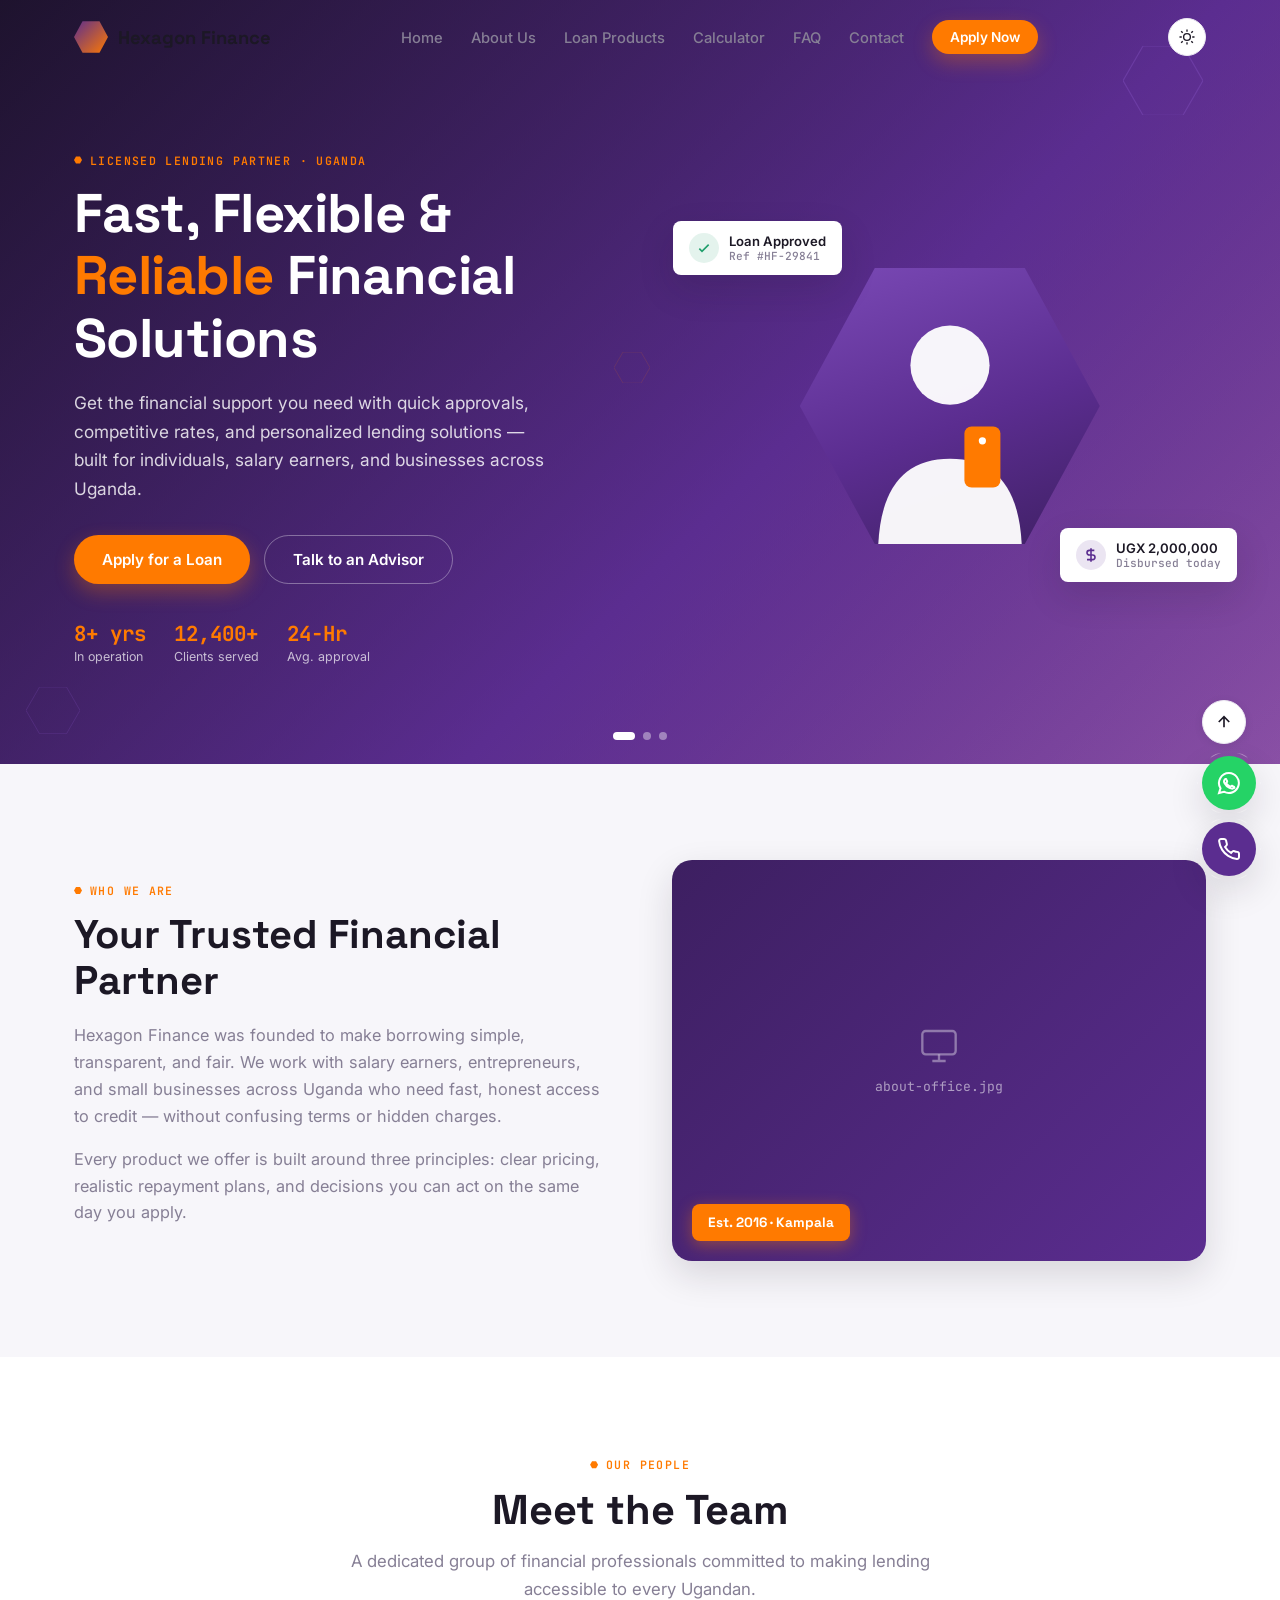
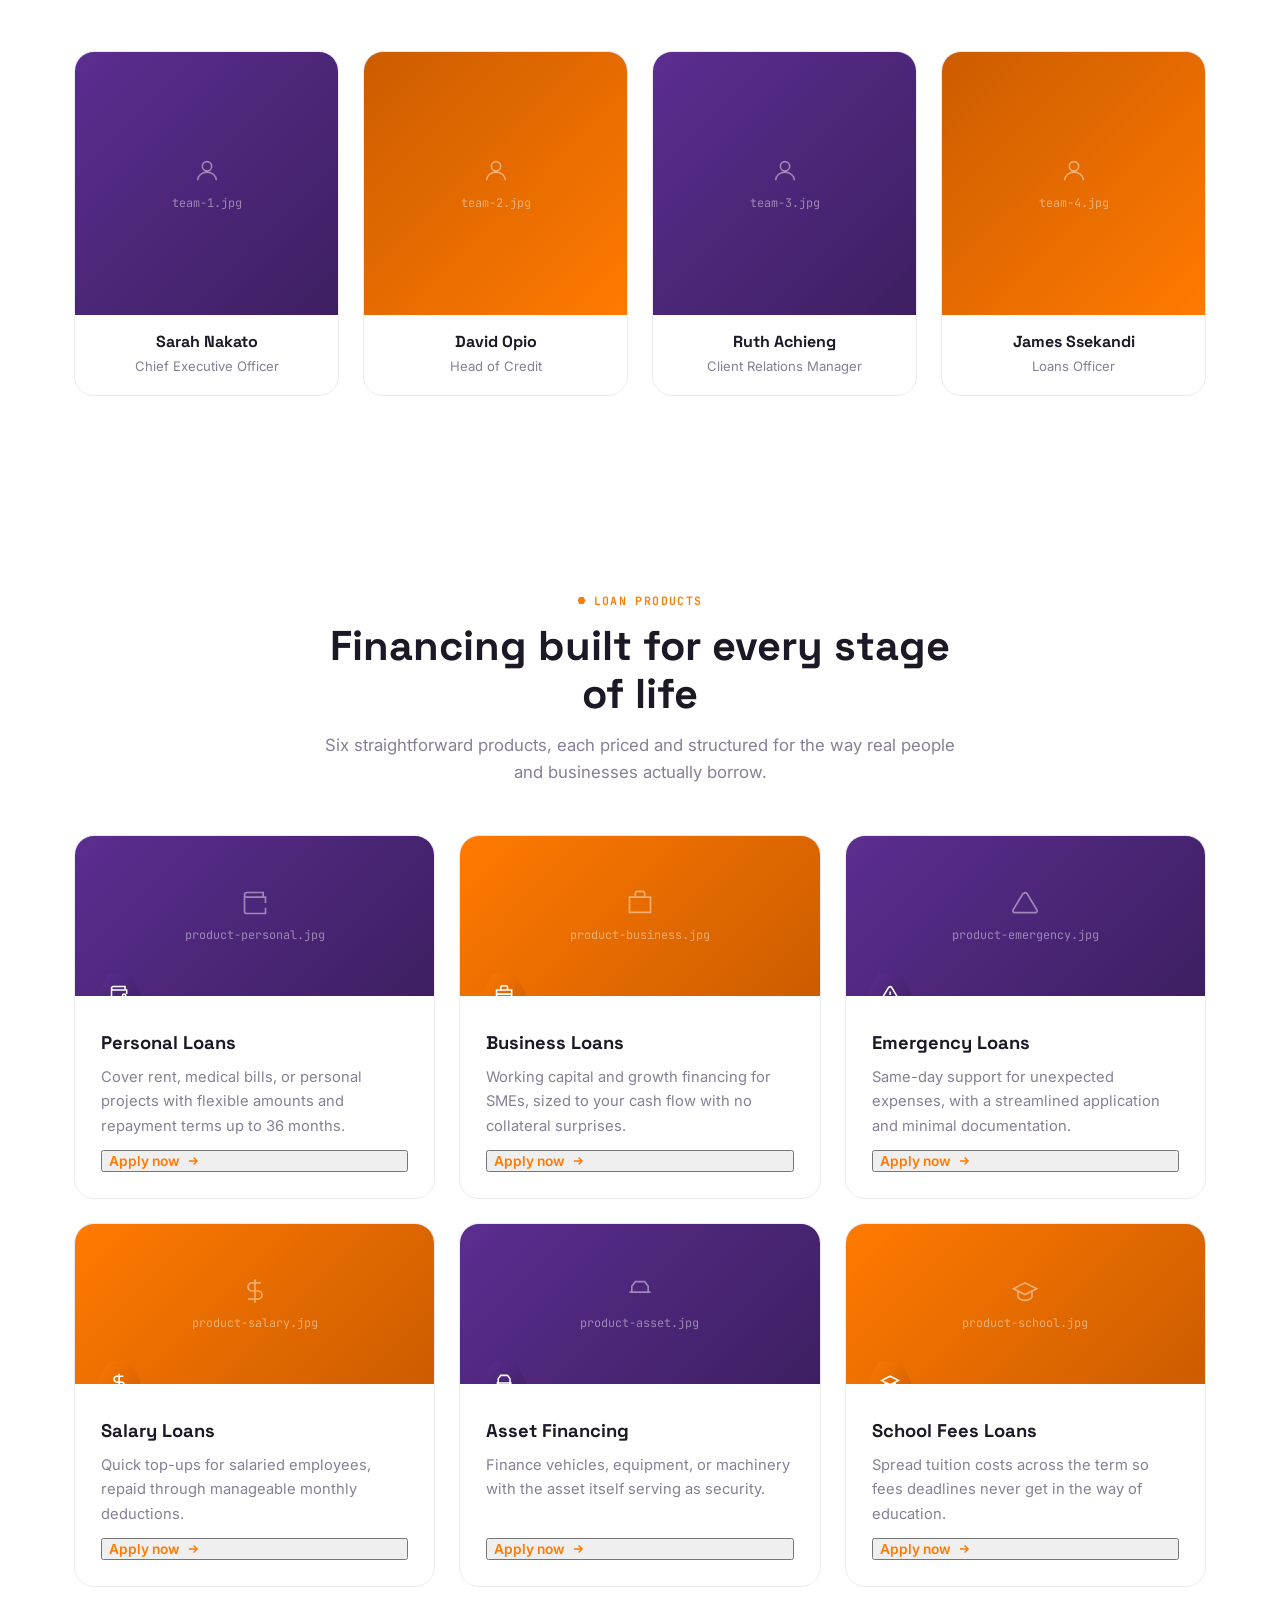
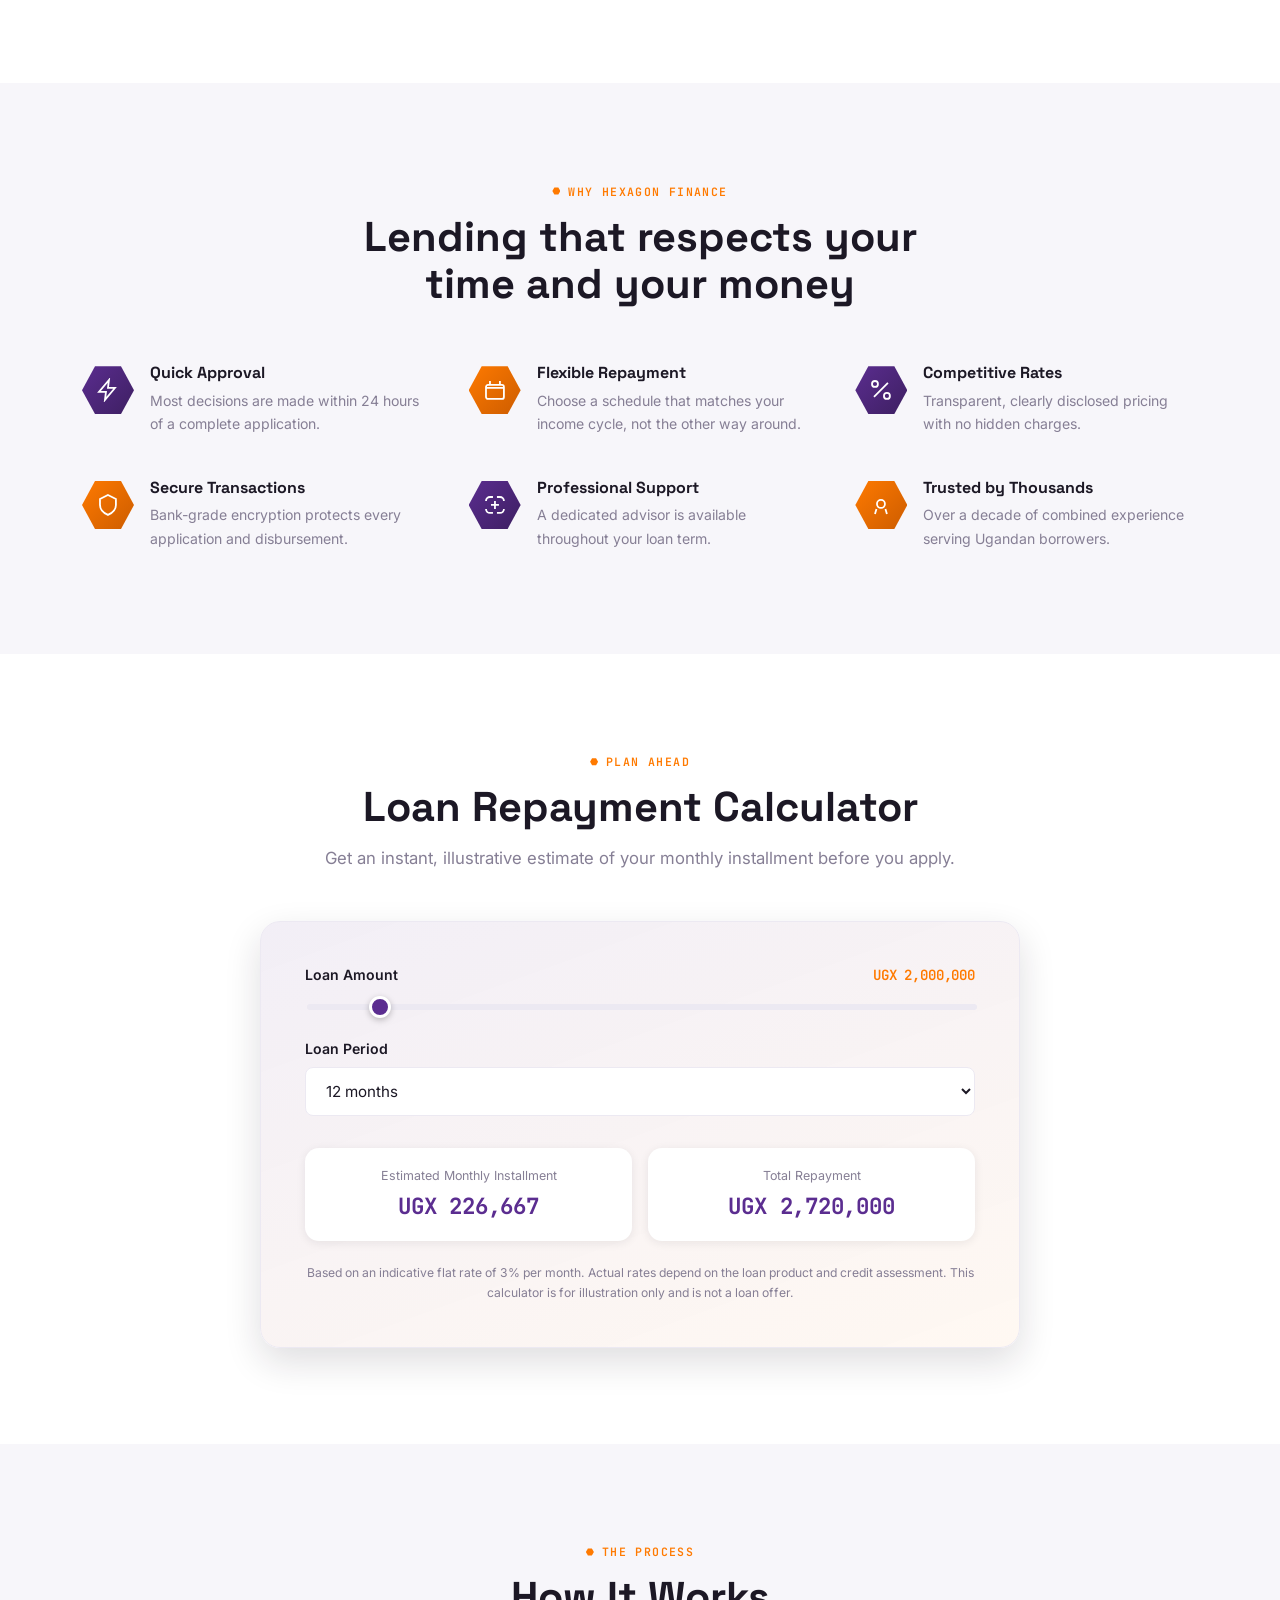
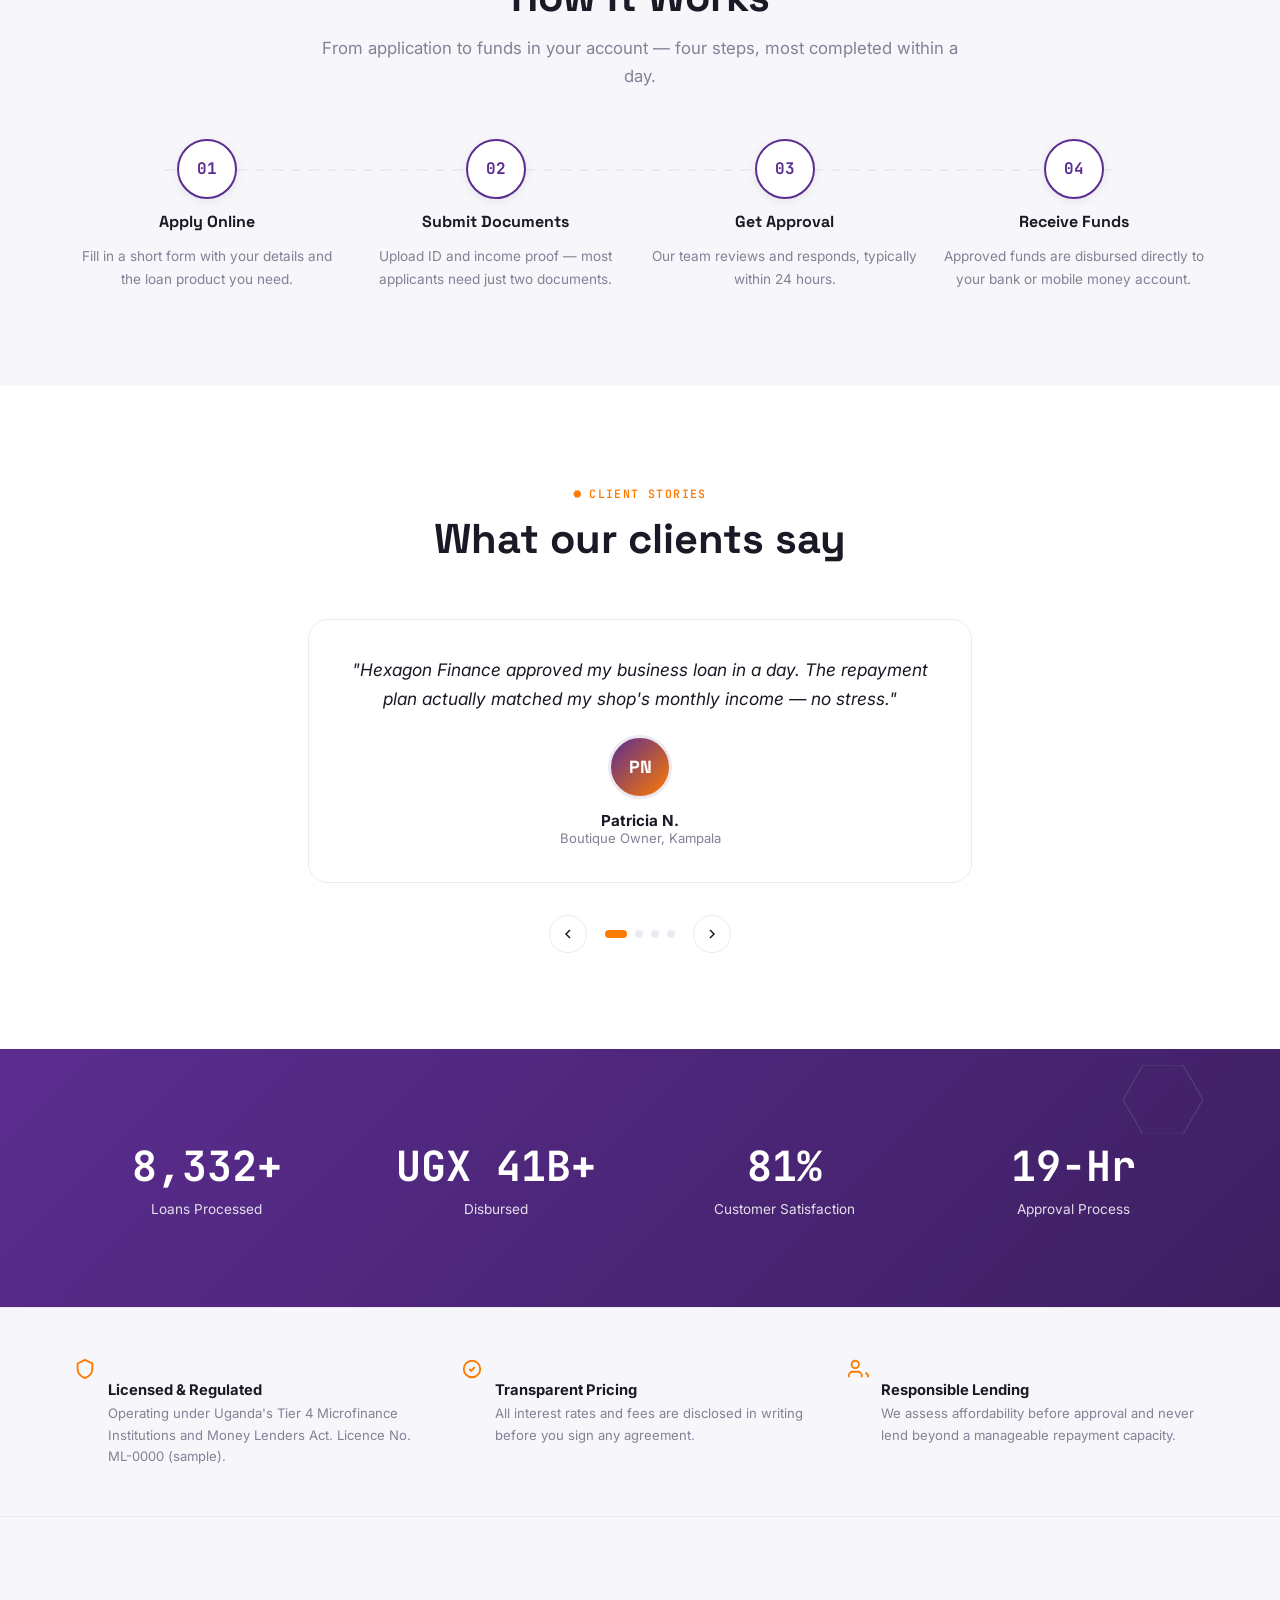
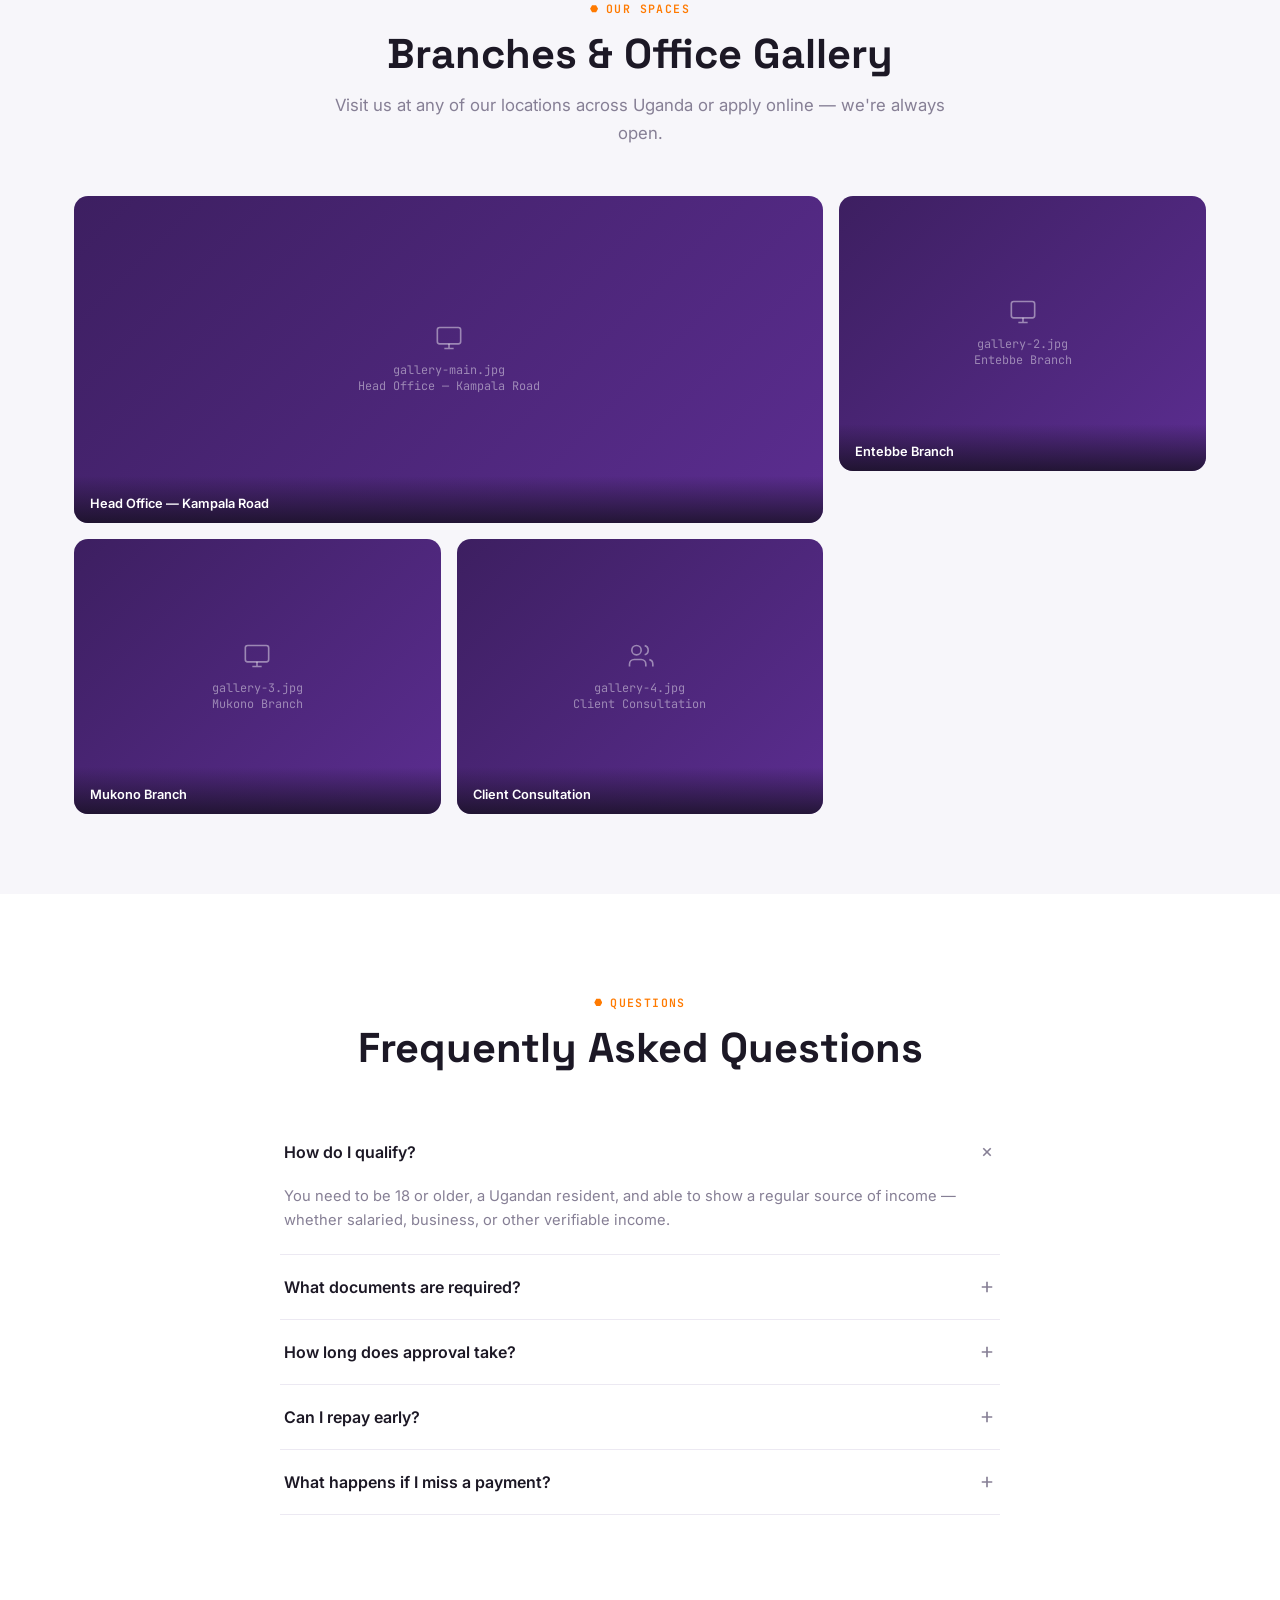
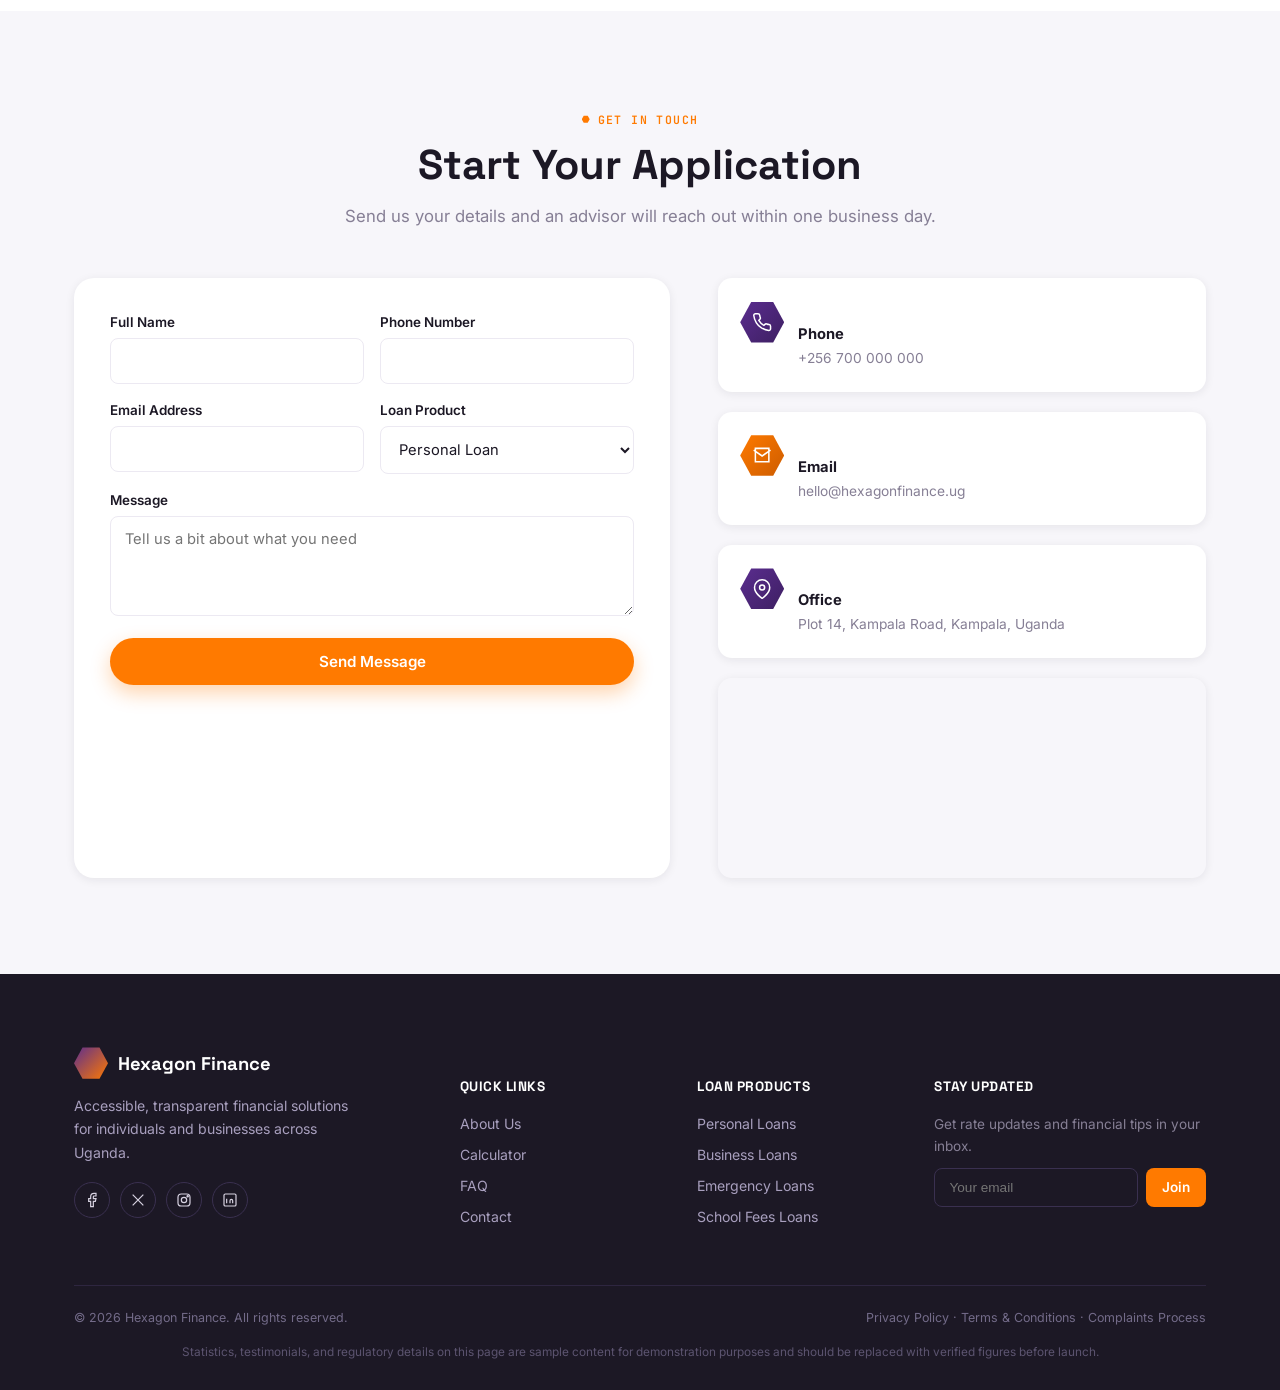
==== commit 02ba7203: "ass" ====
--- a/index.html
+++ b/index.html
@@ -137,7 +137,7 @@
 .btn-sm{padding:9px 18px;font-size:0.85rem;}
 .btn-block{width:100%;}
 
-/* ============ HEX BADGE SYSTEM (signature element) ============ */
+/* ============ HEX BADGE SYSTEM ============ */
 .hex-badge{
   --size:60px;
   width:var(--size);height:var(--size);
@@ -205,20 +205,60 @@
   position:relative;
   padding:148px 0 100px;
   overflow:hidden;
-  background:
-    radial-gradient(ellipse 70% 60% at 80% 0%, rgba(91,45,144,0.10), transparent 60%),
-    var(--bg);
-}
+}
+/* --- HERO BACKGROUND SLIDER --- */
+.hero-bg-slider{
+  position:absolute;inset:0;z-index:0;
+}
+.hero-bg-slide{
+  position:absolute;inset:0;
+  background-size:cover;background-position:center;
+  opacity:0;transition:opacity 1.2s var(--ease);
+}
+.hero-bg-slide.active{opacity:1;}
+/* Placeholder gradient slides — replace background-image with your photos */
+.hero-bg-slide:nth-child(1){
+  background-image:url('images/hero-slide-1.jpg');
+  background-color:#3D1F61; /* fallback */
+}
+.hero-bg-slide:nth-child(2){
+  background-image:url('images/hero-slide-2.jpg');
+  background-color:#2a1545;
+}
+.hero-bg-slide:nth-child(3){
+  background-image:url('images/hero-slide-3.jpg');
+  background-color:#1e0f33;
+}
+/* Dark overlay so text stays readable over photos */
+.hero-bg-slider::after{
+  content:"";position:absolute;inset:0;
+  background:linear-gradient(
+    135deg,
+    rgba(18,14,26,0.72) 0%,
+    rgba(91,45,144,0.45) 60%,
+    rgba(255,122,0,0.1) 100%
+  );
+  z-index:1;
+}
+/* Slider nav dots */
+.hero-slider-dots{
+  position:absolute;bottom:24px;left:50%;transform:translateX(-50%);
+  display:flex;gap:8px;z-index:3;
+}
+.hero-slider-dot{
+  width:8px;height:8px;border-radius:50%;background:rgba(255,255,255,0.4);border:none;padding:0;cursor:pointer;transition:background .3s,width .3s;
+}
+.hero-slider-dot.active{background:#fff;width:22px;border-radius:4px;}
+
 .hero-inner{display:grid;grid-template-columns:1.1fr 1fr;gap:56px;align-items:center;position:relative;z-index:2;}
-.hero h1{font-size:clamp(2.3rem,5vw,3.4rem);letter-spacing:-0.01em;margin-bottom:20px;}
+.hero h1{font-size:clamp(2.3rem,5vw,3.4rem);letter-spacing:-0.01em;margin-bottom:20px;color:#fff;}
 .hero h1 .accent{color:var(--orange);}
-.hero-sub{font-size:1.08rem;max-width:480px;margin-bottom:32px;}
+.hero-sub{font-size:1.08rem;max-width:480px;margin-bottom:32px;color:rgba(255,255,255,0.82);}
 .hero-ctas{display:flex;gap:14px;flex-wrap:wrap;margin-bottom:36px;}
 .hero-trust{display:flex;gap:28px;flex-wrap:wrap;}
 .hero-trust div{display:flex;flex-direction:column;}
-.hero-trust .num{font-family:var(--font-mono);font-weight:700;font-size:1.3rem;color:var(--purple);}
-[data-theme="dark"] .hero-trust .num{color:var(--purple-light);}
-.hero-trust .label{font-size:0.78rem;color:var(--text-muted);margin-top:2px;}
+.hero-trust .num{font-family:var(--font-mono);font-weight:700;font-size:1.3rem;color:var(--orange);}
+.hero-trust .label{font-size:0.78rem;color:rgba(255,255,255,0.7);margin-top:2px;}
 
 .hero-visual{position:relative;height:440px;display:flex;align-items:center;justify-content:center;}
 .hex-frame{
@@ -227,10 +267,17 @@
   background:linear-gradient(160deg,var(--purple-light),var(--purple) 55%,var(--purple-dark));
   display:flex;align-items:flex-end;justify-content:center;
   box-shadow:var(--shadow-md);
-  position:relative;
-  z-index:2;
-}
-.hex-frame svg{width:72%;}
+  position:relative;z-index:2;
+  overflow:hidden;
+}
+/* Hero hexagon image slot */
+.hex-frame img.hex-img{
+  position:absolute;inset:0;width:100%;height:100%;
+  object-fit:cover;object-position:center top;
+  opacity:0.9;
+  /* Replace src with: images/hero-person.jpg */
+}
+.hex-frame svg{width:72%;position:relative;z-index:1;}
 .float-card{
   position:absolute;
   background:var(--card-bg);
@@ -290,6 +337,30 @@
 .stat-tile .hex-badge{--size:46px;}
 .stat-tile .stat-num{font-family:var(--font-mono);font-weight:700;font-size:1.5rem;color:var(--text);}
 .stat-tile .stat-label{font-size:0.82rem;color:var(--text-muted);}
+
+/* --- ABOUT IMAGE SLOT --- */
+.about-img-slot{
+  position:relative;border-radius:var(--radius-lg);overflow:hidden;
+  width:100%;aspect-ratio:4/3;
+  background:linear-gradient(135deg,var(--purple-dark),var(--purple));
+  box-shadow:var(--shadow-md);
+}
+.about-img-slot img{
+  width:100%;height:100%;object-fit:cover;
+  /* Replace src with: images/about-office.jpg */
+}
+.about-img-slot .img-placeholder{
+  position:absolute;inset:0;display:flex;flex-direction:column;align-items:center;justify-content:center;
+  color:rgba(255,255,255,0.55);gap:12px;font-size:0.82rem;font-family:var(--font-mono);
+}
+.about-img-slot .img-placeholder svg{width:40px;height:40px;stroke:currentColor;fill:none;stroke-width:1.4;opacity:0.7;}
+.about-img-badge{
+  position:absolute;bottom:20px;left:20px;
+  background:var(--orange);color:#fff;border-radius:var(--radius-sm);
+  padding:10px 16px;font-weight:700;font-size:0.85rem;font-family:var(--font-display);
+  box-shadow:0 4px 16px rgba(255,122,0,0.4);
+}
+
 @media (max-width:880px){.about-inner{grid-template-columns:1fr;}}
 
 /* ============ PRODUCTS ============ */
@@ -297,10 +368,31 @@
 .product-grid{display:grid;grid-template-columns:repeat(3,1fr);gap:24px;}
 .product-card{
   background:var(--card-bg);border:1px solid var(--border);border-radius:var(--radius-lg);
-  padding:30px 26px;display:flex;flex-direction:column;gap:16px;
+  padding:0;display:flex;flex-direction:column;overflow:hidden;
   transition:transform .25s var(--ease), box-shadow .25s var(--ease), border-color .25s;
 }
 .product-card:hover{transform:translateY(-6px);box-shadow:var(--shadow-md);border-color:transparent;}
+
+/* --- PRODUCT CARD IMAGE SLOT --- */
+.product-card-img{
+  width:100%;height:160px;
+  background:linear-gradient(135deg,var(--purple),var(--purple-dark));
+  position:relative;overflow:hidden;flex-shrink:0;
+}
+.product-card-img img{
+  width:100%;height:100%;object-fit:cover;
+  /* Replace src with: images/product-personal.jpg etc. */
+}
+.product-card-img .img-placeholder{
+  position:absolute;inset:0;display:flex;align-items:center;justify-content:center;
+}
+.product-card-img.orange-bg{background:linear-gradient(135deg,var(--orange),var(--orange-dark));}
+.product-card-img .hex-badge-overlay{
+  position:absolute;bottom:-20px;left:22px;
+  --size:44px;
+  box-shadow:0 4px 12px rgba(0,0,0,0.2);
+}
+.product-card-body{padding:36px 26px 26px;display:flex;flex-direction:column;gap:12px;flex:1;}
 .product-card h3{font-size:1.15rem;}
 .product-card p{font-size:0.92rem;flex-grow:1;}
 .product-card .learn{font-size:0.86rem;font-weight:600;color:var(--orange);display:inline-flex;align-items:center;gap:6px;}
@@ -388,10 +480,16 @@
   padding:36px;text-align:center;
 }
 .testi-quote{font-size:1.08rem;color:var(--text);margin-bottom:22px;font-style:italic;}
+/* --- TESTIMONIAL AVATAR IMAGE SLOT --- */
 .testi-avatar{
-  width:54px;height:54px;border-radius:50%;margin:0 auto 12px;
+  width:64px;height:64px;border-radius:50%;margin:0 auto 12px;
   background:linear-gradient(135deg,var(--purple),var(--orange));
   display:flex;align-items:center;justify-content:center;color:#fff;font-weight:700;font-family:var(--font-display);
+  overflow:hidden;font-size:1.1rem;flex-shrink:0;border:3px solid var(--border);
+}
+.testi-avatar img{
+  width:100%;height:100%;object-fit:cover;border-radius:50%;
+  /* Replace src with: images/testi-1.jpg etc. */
 }
 .testi-name{font-weight:700;font-size:0.95rem;}
 .testi-role{font-size:0.82rem;color:var(--text-muted);}
@@ -420,6 +518,70 @@
 .trust-item svg{width:22px;height:22px;stroke:var(--orange);fill:none;stroke-width:2;flex-shrink:0;margin-top:2px;}
 .trust-item h5{font-size:0.92rem;margin-bottom:4px;}
 .trust-item p{font-size:0.82rem;}
+
+/* ============ TEAM SECTION ============ */
+.team{padding:96px 0;}
+.team-grid{display:grid;grid-template-columns:repeat(4,1fr);gap:24px;}
+.team-card{
+  background:var(--card-bg);border:1px solid var(--border);border-radius:var(--radius-lg);
+  overflow:hidden;text-align:center;
+  transition:transform .25s var(--ease),box-shadow .25s var(--ease);
+}
+.team-card:hover{transform:translateY(-5px);box-shadow:var(--shadow-md);}
+/* --- TEAM PHOTO SLOT --- */
+.team-photo{
+  width:100%;aspect-ratio:1/1;
+  background:linear-gradient(135deg,var(--purple),var(--purple-dark));
+  position:relative;overflow:hidden;
+}
+.team-photo img{
+  width:100%;height:100%;object-fit:cover;object-position:top;
+  /* Replace src with: images/team-1.jpg etc. */
+}
+.team-photo .img-placeholder{
+  position:absolute;inset:0;display:flex;align-items:center;justify-content:center;
+  font-family:var(--font-display);font-weight:700;font-size:2rem;color:rgba(255,255,255,0.6);
+}
+.team-photo.orange-bg{background:linear-gradient(135deg,var(--orange-dark),var(--orange));}
+.team-info{padding:18px 16px;}
+.team-info h4{font-size:1rem;margin-bottom:4px;}
+.team-info p{font-size:0.82rem;}
+@media (max-width:980px){.team-grid{grid-template-columns:1fr 1fr;}}
+@media (max-width:560px){.team-grid{grid-template-columns:1fr 1fr;}}
+
+/* ============ GALLERY / BRANCH IMAGES ============ */
+.gallery{padding:80px 0;background:var(--bg-alt);}
+.gallery-grid{display:grid;grid-template-columns:repeat(3,1fr);grid-template-rows:auto auto;gap:16px;}
+.gallery-item{
+  border-radius:var(--radius);overflow:hidden;position:relative;
+  background:linear-gradient(135deg,var(--purple-dark),var(--purple));
+}
+.gallery-item:first-child{grid-column:span 2;aspect-ratio:16/7;}
+.gallery-item:not(:first-child){aspect-ratio:4/3;}
+.gallery-item img{
+  width:100%;height:100%;object-fit:cover;
+  transition:transform .4s var(--ease);
+  /* Replace src with: images/gallery-1.jpg etc. */
+}
+.gallery-item:hover img{transform:scale(1.04);}
+.gallery-item .img-placeholder{
+  position:absolute;inset:0;display:flex;flex-direction:column;align-items:center;justify-content:center;
+  color:rgba(255,255,255,0.5);gap:10px;font-family:var(--font-mono);font-size:0.75rem;text-align:center;padding:12px;
+}
+.gallery-item .img-placeholder svg{width:32px;height:32px;stroke:currentColor;fill:none;stroke-width:1.4;}
+.gallery-caption{
+  position:absolute;bottom:0;left:0;right:0;
+  background:linear-gradient(transparent,rgba(18,14,26,0.75));
+  color:#fff;font-size:0.8rem;font-weight:600;padding:20px 16px 12px;
+}
+@media (max-width:720px){
+  .gallery-grid{grid-template-columns:1fr 1fr;}
+  .gallery-item:first-child{grid-column:span 2;}
+}
+@media (max-width:480px){
+  .gallery-grid{grid-template-columns:1fr;}
+  .gallery-item:first-child{grid-column:span 1;aspect-ratio:16/9;}
+}
 
 /* ============ FAQ ============ */
 .faq{padding:96px 0;}
@@ -444,7 +606,7 @@
   width:100%;padding:13px 14px;border-radius:var(--radius-sm);border:1.5px solid var(--border);
   background:var(--bg);color:var(--text);font-family:inherit;font-size:0.92rem;resize:vertical;
 }
-.form-row input:focus,.form-row select:focus,.form-row textarea:focus{border-color:var(--purple);}
+.form-row input:focus,.form-row select:focus,.form-row textarea:focus{border-color:var(--purple);outline:none;}
 .form-grid2{display:grid;grid-template-columns:1fr 1fr;gap:16px;}
 .form-msg{font-size:0.85rem;margin-top:14px;display:none;padding:12px 14px;border-radius:var(--radius-sm);}
 .form-msg.show{display:block;}
@@ -502,6 +664,167 @@
 .back-top.show{opacity:1;visibility:visible;transform:translateY(0);}
 .back-top svg{width:18px;height:18px;stroke:currentColor;fill:none;stroke-width:2.2;}
 
+/* ============ LOAN APPLICATION MODAL ============ */
+.modal-overlay{
+  position:fixed;inset:0;background:rgba(18,14,26,0.72);
+  z-index:900;display:flex;align-items:center;justify-content:center;padding:20px;
+  opacity:0;visibility:hidden;transition:opacity .3s var(--ease),visibility .3s;
+  backdrop-filter:blur(6px);
+}
+.modal-overlay.open{opacity:1;visibility:visible;}
+.modal-box{
+  background:var(--bg);border-radius:var(--radius-lg);
+  width:100%;max-width:620px;max-height:90vh;overflow-y:auto;
+  box-shadow:0 32px 80px rgba(0,0,0,0.35);
+  transform:translateY(20px) scale(0.98);
+  transition:transform .35s var(--ease);
+  position:relative;
+}
+.modal-overlay.open .modal-box{transform:translateY(0) scale(1);}
+
+/* Modal header */
+.modal-header{
+  padding:28px 32px 0;display:flex;justify-content:space-between;align-items:flex-start;
+  position:sticky;top:0;background:var(--bg);z-index:1;padding-bottom:0;
+}
+.modal-header-text{}
+.modal-header h3{font-size:1.35rem;margin-bottom:4px;}
+.modal-header p{font-size:0.85rem;}
+.modal-close{
+  width:36px;height:36px;border-radius:50%;border:1.5px solid var(--border);background:none;
+  display:flex;align-items:center;justify-content:center;color:var(--text-muted);flex-shrink:0;margin-top:2px;
+  transition:border-color .2s,color .2s;
+}
+.modal-close:hover{border-color:var(--danger);color:var(--danger);}
+.modal-close svg{width:16px;height:16px;stroke:currentColor;fill:none;stroke-width:2.2;}
+
+/* Modal progress stepper */
+.modal-stepper{
+  display:flex;align-items:center;padding:24px 32px 0;gap:0;
+}
+.modal-step-item{
+  display:flex;align-items:center;flex:1;position:relative;
+}
+.modal-step-item:last-child{flex:0;}
+.modal-step-circle{
+  width:36px;height:36px;border-radius:50%;flex-shrink:0;
+  display:flex;align-items:center;justify-content:center;
+  font-family:var(--font-mono);font-size:0.82rem;font-weight:700;
+  border:2px solid var(--border);background:var(--bg);color:var(--text-muted);
+  transition:border-color .3s,background .3s,color .3s;position:relative;z-index:1;
+}
+.modal-step-circle svg{width:16px;height:16px;stroke:#fff;fill:none;stroke-width:2.4;display:none;}
+.modal-step-item.done .modal-step-circle{background:var(--success);border-color:var(--success);color:transparent;}
+.modal-step-item.done .modal-step-circle svg{display:block;}
+.modal-step-item.done .modal-step-circle span{display:none;}
+.modal-step-item.active .modal-step-circle{background:var(--purple);border-color:var(--purple);color:#fff;}
+.modal-step-line{flex:1;height:2px;background:var(--border);margin:0 4px;transition:background .3s;}
+.modal-step-item.done + .modal-step-item .modal-step-line,
+.modal-step-line.done{background:var(--success);}
+.modal-step-label{
+  position:absolute;top:calc(100% + 6px);left:50%;transform:translateX(-50%);
+  font-size:0.7rem;font-weight:600;white-space:nowrap;color:var(--text-muted);
+  font-family:var(--font-mono);
+}
+.modal-step-item.active .modal-step-label{color:var(--purple);}
+[data-theme="dark"] .modal-step-item.active .modal-step-label{color:var(--purple-light);}
+.modal-step-item.done .modal-step-label{color:var(--success);}
+
+/* Modal body */
+.modal-body{padding:48px 32px 32px;}
+.modal-stage{display:none;}
+.modal-stage.active{display:block;}
+
+/* Modal form fields */
+.mform-row{margin-bottom:18px;}
+.mform-row label{display:block;font-size:0.84rem;font-weight:600;margin-bottom:8px;color:var(--text);}
+.mform-row input,
+.mform-row select,
+.mform-row textarea{
+  width:100%;padding:13px 14px;border-radius:var(--radius-sm);
+  border:1.5px solid var(--border);
+  background:var(--bg-alt);color:var(--text);font-family:inherit;font-size:0.92rem;
+  transition:border-color .2s;
+}
+.mform-row input:focus,
+.mform-row select:focus,
+.mform-row textarea:focus{border-color:var(--purple);outline:none;}
+.mform-row textarea{resize:vertical;min-height:90px;}
+.mform-grid2{display:grid;grid-template-columns:1fr 1fr;gap:16px;}
+.mform-grid3{display:grid;grid-template-columns:1fr 1fr 1fr;gap:14px;}
+.mform-error{font-size:0.78rem;color:var(--danger);margin-top:5px;display:none;}
+.mform-row.has-error input,
+.mform-row.has-error select{border-color:var(--danger);}
+.mform-row.has-error .mform-error{display:block;}
+
+.stage-title{
+  font-family:var(--font-display);font-size:1.05rem;font-weight:700;
+  margin-bottom:20px;color:var(--text);display:flex;align-items:center;gap:10px;
+}
+.stage-title .stage-icon{
+  --size:36px;
+  width:var(--size);height:var(--size);
+  background:linear-gradient(135deg,var(--purple),var(--purple-dark));
+  clip-path:polygon(25% 4%,75% 4%,100% 50%,75% 96%,25% 96%,0% 50%);
+  display:flex;align-items:center;justify-content:center;flex-shrink:0;
+}
+.stage-title .stage-icon svg{width:50%;height:50%;stroke:#fff;fill:none;stroke-width:2;}
+
+/* Modal footer */
+.modal-footer{
+  padding:0 32px 32px;display:flex;justify-content:space-between;align-items:center;gap:14px;
+  border-top:1px solid var(--border);padding-top:24px;margin-top:4px;
+}
+.modal-footer .btn-back{
+  display:inline-flex;align-items:center;gap:6px;font-size:0.88rem;font-weight:600;
+  color:var(--text-muted);background:none;border:none;padding:8px 0;
+}
+.modal-footer .btn-back svg{width:14px;height:14px;stroke:currentColor;fill:none;stroke-width:2.2;}
+.modal-footer .btn-back:hover{color:var(--text);}
+.btn-next{background:var(--purple);color:#fff;box-shadow:0 6px 18px rgba(91,45,144,0.3);}
+.btn-next:hover{background:var(--purple-dark);box-shadow:0 10px 24px rgba(91,45,144,0.4);}
+.btn-submit{background:var(--orange);color:#fff;box-shadow:0 6px 18px rgba(255,122,0,0.3);}
+.btn-submit:hover{background:var(--orange-dark);}
+
+/* Modal success screen */
+.modal-success{
+  display:none;padding:48px 32px;text-align:center;
+}
+.modal-success.active{display:block;}
+.success-hex{
+  width:90px;height:90px;margin:0 auto 24px;
+  background:linear-gradient(135deg,var(--success),#16825a);
+  clip-path:polygon(25% 4%,75% 4%,100% 50%,75% 96%,25% 96%,0% 50%);
+  display:flex;align-items:center;justify-content:center;color:#fff;
+}
+.success-hex svg{width:44px;height:44px;stroke:#fff;fill:none;stroke-width:2;}
+.modal-success h3{font-size:1.5rem;margin-bottom:12px;}
+.modal-success p{font-size:0.95rem;max-width:420px;margin:0 auto 28px;}
+.app-ref{
+  font-family:var(--font-mono);font-size:0.88rem;
+  background:var(--bg-alt);border:1px dashed var(--border);border-radius:var(--radius-sm);
+  padding:10px 18px;display:inline-block;color:var(--purple);font-weight:700;margin-bottom:28px;
+}
+[data-theme="dark"] .app-ref{color:var(--purple-light);}
+
+@media (max-width:600px){
+  .modal-box{border-radius:var(--radius) var(--radius) 0 0;max-height:95vh;}
+  .modal-overlay{align-items:flex-end;padding:0;}
+  .modal-header,.modal-body,.modal-footer{padding-left:20px;padding-right:20px;}
+  .modal-stepper{padding-left:20px;padding-right:20px;}
+  .mform-grid2{grid-template-columns:1fr;}
+  .mform-grid3{grid-template-columns:1fr 1fr;}
+}
+
+/* Utility - img placeholder generic */
+.img-placeholder-generic{
+  width:100%;height:100%;
+  display:flex;flex-direction:column;align-items:center;justify-content:center;
+  color:rgba(255,255,255,0.45);gap:10px;font-size:0.74rem;font-family:var(--font-mono);
+  text-align:center;padding:12px;
+}
+.img-placeholder-generic svg{width:28px;height:28px;stroke:currentColor;fill:none;stroke-width:1.4;}
+
 @media (prefers-reduced-motion: reduce){
   *{animation:none !important;transition:none !important;}
 }
@@ -521,7 +844,7 @@
       <li><a href="#calculator">Calculator</a></li>
       <li><a href="#faq">FAQ</a></li>
       <li><a href="#contact">Contact</a></li>
-      <li><a href="#contact" class="btn btn-primary btn-sm">Apply Now</a></li>
+      <li><button class="btn btn-primary btn-sm" id="navApplyBtn">Apply Now</button></li>
     </ul>
     <div class="nav-actions">
       <button class="theme-toggle" id="themeToggle" aria-label="Toggle dark mode">
@@ -536,19 +859,32 @@
 </nav>
 
 <main id="main">
+
 <!-- ============ HERO ============ -->
 <section class="hero" id="home">
+  <!-- BACKGROUND SLIDER — replace background-image in CSS or set inline style below -->
+  <div class="hero-bg-slider" id="heroBgSlider" aria-hidden="true">
+    <!--
+      IMAGE SLOT 1 — Hero slide 1
+      To add your photo: <div class="hero-bg-slide active" style="background-image:url('images/hero-slide-1.jpg')"></div>
+    -->
+    <div class="hero-bg-slide active" style="background:linear-gradient(135deg,#3D1F61 0%,#5B2D90 60%,#7C4BB8 100%);"></div>
+    <div class="hero-bg-slide" style="background:linear-gradient(135deg,#1e0f33 0%,#3D1F61 60%,#5B2D90 100%);"></div>
+    <div class="hero-bg-slide" style="background:linear-gradient(160deg,#2a1545 0%,#5B2D90 50%,#CC5C00 100%);"></div>
+  </div>
+
   <div class="deco-hex d1" aria-hidden="true"><svg viewBox="0 0 100 86.6"><polygon points="25,0 75,0 100,43.3 75,86.6 25,86.6 0,43.3"/></svg></div>
   <div class="deco-hex d2" aria-hidden="true"><svg viewBox="0 0 100 86.6"><polygon points="25,0 75,0 100,43.3 75,86.6 25,86.6 0,43.3"/></svg></div>
   <div class="deco-hex d3" aria-hidden="true"><svg viewBox="0 0 100 86.6"><polygon points="25,0 75,0 100,43.3 75,86.6 25,86.6 0,43.3"/></svg></div>
+
   <div class="container hero-inner">
     <div class="hero-copy reveal">
       <span class="eyebrow">Licensed Lending Partner · Uganda</span>
       <h1>Fast, Flexible &amp; <span class="accent">Reliable</span> Financial Solutions</h1>
       <p class="hero-sub">Get the financial support you need with quick approvals, competitive rates, and personalized lending solutions — built for individuals, salary earners, and businesses across Uganda.</p>
       <div class="hero-ctas">
-        <a href="#contact" class="btn btn-primary">Apply for a Loan</a>
-        <a href="#contact" class="btn btn-secondary">Talk to an Advisor</a>
+        <button class="btn btn-primary open-modal-btn" data-product="">Apply for a Loan</button>
+        <a href="#contact" class="btn btn-secondary" style="color:#fff;border-color:rgba(255,255,255,0.35);">Talk to an Advisor</a>
       </div>
       <div class="hero-trust">
         <div><span class="num">8+ yrs</span><span class="label">In operation</span></div>
@@ -556,9 +892,15 @@
         <div><span class="num">24-Hr</span><span class="label">Avg. approval</span></div>
       </div>
     </div>
+
     <div class="hero-visual reveal">
       <div class="hex-frame">
-        <svg viewBox="0 0 120 150" aria-hidden="true">
+        <!--
+          IMAGE SLOT — Hero hexagon person/staff photo
+          Add: <img class="hex-img" src="images/hero-person.jpg" alt="Hexagon Finance advisor">
+          When no image is provided, the SVG icon shows instead.
+        -->
+        <svg viewBox="0 0 120 150" aria-hidden="true" style="position:relative;z-index:1;">
           <circle cx="60" cy="44" r="22" fill="#fff" opacity="0.95"/>
           <path d="M20 150 Q20 96 60 96 Q100 96 100 150 Z" fill="#fff" opacity="0.95"/>
           <rect x="68" y="78" width="20" height="34" rx="4" fill="var(--orange)"/>
@@ -574,6 +916,13 @@
         <span class="meta"><span class="t1">UGX 2,000,000</span><span class="t2">Disbursed today</span></span>
       </div>
     </div>
+  </div>
+
+  <!-- Hero slider dots -->
+  <div class="hero-slider-dots" id="heroSliderDots" aria-hidden="true">
+    <button class="hero-slider-dot active" data-slide="0"></button>
+    <button class="hero-slider-dot" data-slide="1"></button>
+    <button class="hero-slider-dot" data-slide="2"></button>
   </div>
 </section>
 
@@ -586,26 +935,83 @@
       <p>Hexagon Finance was founded to make borrowing simple, transparent, and fair. We work with salary earners, entrepreneurs, and small businesses across Uganda who need fast, honest access to credit — without confusing terms or hidden charges.</p>
       <p>Every product we offer is built around three principles: clear pricing, realistic repayment plans, and decisions you can act on the same day you apply.</p>
     </div>
-    <div class="stat-grid reveal">
-      <div class="stat-tile">
-        <span class="hex-badge"><svg viewBox="0 0 24 24"><path d="M12 8v4l3 3M12 2a10 10 0 100 20 10 10 0 000-20z"/></svg></span>
-        <span class="stat-num">8+ Years</span>
-        <span class="stat-label">In operation</span>
-      </div>
-      <div class="stat-tile">
-        <span class="hex-badge orange"><svg viewBox="0 0 24 24"><path d="M9 12l2 2 4-4M21 12a9 9 0 11-18 0 9 9 0 0118 0z"/></svg></span>
-        <span class="stat-num">Licensed</span>
-        <span class="stat-label">Money lender</span>
-      </div>
-      <div class="stat-tile">
-        <span class="hex-badge"><svg viewBox="0 0 24 24"><path d="M17 21v-2a4 4 0 00-4-4H7a4 4 0 00-4 4v2M9 11a4 4 0 100-8 4 4 0 000 8zM23 21v-2a4 4 0 00-3-3.87M16 3.13a4 4 0 010 7.75"/></svg></span>
-        <span class="stat-num">12,400+</span>
-        <span class="stat-label">Happy clients</span>
-      </div>
-      <div class="stat-tile">
-        <span class="hex-badge orange"><svg viewBox="0 0 24 24"><path d="M13 2L3 14h7l-1 8 10-12h-7l1-8z"/></svg></span>
-        <span class="stat-num">24-Hr</span>
-        <span class="stat-label">Loan processing</span>
+
+    <!-- ABOUT IMAGE SLOT -->
+    <div class="about-img-slot reveal">
+      <!--
+        IMAGE SLOT — About / office photo
+        Add: <img src="images/about-office.jpg" alt="Hexagon Finance office Kampala">
+        Fallback placeholder is shown until the image is added.
+      -->
+      <div class="img-placeholder">
+        <svg viewBox="0 0 24 24"><rect x="2" y="3" width="20" height="14" rx="2"/><path d="M8 21h8M12 17v4"/></svg>
+        <span>about-office.jpg</span>
+      </div>
+      <div class="about-img-badge">Est. 2016 · Kampala</div>
+    </div>
+  </div>
+</section>
+
+<!-- ============ TEAM ============ -->
+<section class="team" id="team">
+  <div class="container">
+    <div class="section-head reveal">
+      <span class="eyebrow">Our people</span>
+      <h2>Meet the Team</h2>
+      <p>A dedicated group of financial professionals committed to making lending accessible to every Ugandan.</p>
+    </div>
+    <div class="team-grid">
+      <!--
+        IMAGE SLOTS — Team member photos
+        Add: <img src="images/team-1.jpg" alt="Sarah Nakato">  inside each .team-photo div
+      -->
+      <div class="team-card reveal">
+        <div class="team-photo">
+          <div class="img-placeholder-generic">
+            <svg viewBox="0 0 24 24"><circle cx="12" cy="8" r="4"/><path d="M4 20c0-4 3.6-7 8-7s8 3 8 7"/></svg>
+            <span>team-1.jpg</span>
+          </div>
+        </div>
+        <div class="team-info">
+          <h4>Sarah Nakato</h4>
+          <p>Chief Executive Officer</p>
+        </div>
+      </div>
+      <div class="team-card reveal">
+        <div class="team-photo orange-bg">
+          <div class="img-placeholder-generic">
+            <svg viewBox="0 0 24 24"><circle cx="12" cy="8" r="4"/><path d="M4 20c0-4 3.6-7 8-7s8 3 8 7"/></svg>
+            <span>team-2.jpg</span>
+          </div>
+        </div>
+        <div class="team-info">
+          <h4>David Opio</h4>
+          <p>Head of Credit</p>
+        </div>
+      </div>
+      <div class="team-card reveal">
+        <div class="team-photo">
+          <div class="img-placeholder-generic">
+            <svg viewBox="0 0 24 24"><circle cx="12" cy="8" r="4"/><path d="M4 20c0-4 3.6-7 8-7s8 3 8 7"/></svg>
+            <span>team-3.jpg</span>
+          </div>
+        </div>
+        <div class="team-info">
+          <h4>Ruth Achieng</h4>
+          <p>Client Relations Manager</p>
+        </div>
+      </div>
+      <div class="team-card reveal">
+        <div class="team-photo orange-bg">
+          <div class="img-placeholder-generic">
+            <svg viewBox="0 0 24 24"><circle cx="12" cy="8" r="4"/><path d="M4 20c0-4 3.6-7 8-7s8 3 8 7"/></svg>
+            <span>team-4.jpg</span>
+          </div>
+        </div>
+        <div class="team-info">
+          <h4>James Ssekandi</h4>
+          <p>Loans Officer</p>
+        </div>
       </div>
     </div>
   </div>
@@ -620,41 +1026,77 @@
       <p>Six straightforward products, each priced and structured for the way real people and businesses actually borrow.</p>
     </div>
     <div class="product-grid">
+      <!--
+        IMAGE SLOTS — Product card photos
+        Add a real photo inside .product-card-img:
+        <img src="images/product-personal.jpg" alt="Personal Loans">
+        The hex-badge overlaps the bottom edge of the photo — don't remove it.
+      -->
       <div class="product-card reveal">
-        <span class="hex-badge"><svg viewBox="0 0 24 24"><path d="M21 12V7H5a2 2 0 010-4h14v4M3 5v14a2 2 0 002 2h16v-5M18 12a2 2 0 100 4 2 2 0 000-4z"/></svg></span>
-        <h3>Personal Loans</h3>
-        <p>Cover rent, medical bills, or personal projects with flexible amounts and repayment terms up to 36 months.</p>
-        <a href="#contact" class="learn">Learn more <svg viewBox="0 0 24 24"><path d="M5 12h14M13 6l6 6-6 6"/></svg></a>
+        <div class="product-card-img">
+          <div class="img-placeholder-generic"><svg viewBox="0 0 24 24"><path d="M21 12V7H5a2 2 0 010-4h14v4M3 5v14a2 2 0 002 2h16v-5"/></svg><span>product-personal.jpg</span></div>
+          <span class="hex-badge hex-badge-overlay"><svg viewBox="0 0 24 24"><path d="M21 12V7H5a2 2 0 010-4h14v4M3 5v14a2 2 0 002 2h16v-5M18 12a2 2 0 100 4 2 2 0 000-4z"/></svg></span>
+        </div>
+        <div class="product-card-body">
+          <h3>Personal Loans</h3>
+          <p>Cover rent, medical bills, or personal projects with flexible amounts and repayment terms up to 36 months.</p>
+          <button class="learn open-modal-btn" data-product="Personal Loan">Apply now <svg viewBox="0 0 24 24"><path d="M5 12h14M13 6l6 6-6 6"/></svg></button>
+        </div>
       </div>
       <div class="product-card reveal">
-        <span class="hex-badge orange"><svg viewBox="0 0 24 24"><path d="M3 7h18v13H3zM8 7V4a2 2 0 012-2h4a2 2 0 012 2v3M3 12h18"/></svg></span>
-        <h3>Business Loans</h3>
-        <p>Working capital and growth financing for SMEs, sized to your cash flow with no collateral surprises.</p>
-        <a href="#contact" class="learn">Learn more <svg viewBox="0 0 24 24"><path d="M5 12h14M13 6l6 6-6 6"/></svg></a>
+        <div class="product-card-img orange-bg">
+          <div class="img-placeholder-generic"><svg viewBox="0 0 24 24"><path d="M3 7h18v13H3zM8 7V4a2 2 0 012-2h4a2 2 0 012 2v3"/></svg><span>product-business.jpg</span></div>
+          <span class="hex-badge orange hex-badge-overlay"><svg viewBox="0 0 24 24"><path d="M3 7h18v13H3zM8 7V4a2 2 0 012-2h4a2 2 0 012 2v3M3 12h18"/></svg></span>
+        </div>
+        <div class="product-card-body">
+          <h3>Business Loans</h3>
+          <p>Working capital and growth financing for SMEs, sized to your cash flow with no collateral surprises.</p>
+          <button class="learn open-modal-btn" data-product="Business Loan">Apply now <svg viewBox="0 0 24 24"><path d="M5 12h14M13 6l6 6-6 6"/></svg></button>
+        </div>
       </div>
       <div class="product-card reveal">
-        <span class="hex-badge"><svg viewBox="0 0 24 24"><path d="M12 9v4M12 17h.01M10.3 3.86L1.8 18a1.5 1.5 0 001.3 2.25h17.8a1.5 1.5 0 001.3-2.25L13.7 3.86a1.5 1.5 0 00-2.6 0z"/></svg></span>
-        <h3>Emergency Loans</h3>
-        <p>Same-day support for unexpected expenses, with a streamlined application and minimal documentation.</p>
-        <a href="#contact" class="learn">Learn more <svg viewBox="0 0 24 24"><path d="M5 12h14M13 6l6 6-6 6"/></svg></a>
+        <div class="product-card-img">
+          <div class="img-placeholder-generic"><svg viewBox="0 0 24 24"><path d="M10.3 3.86L1.8 18a1.5 1.5 0 001.3 2.25h17.8a1.5 1.5 0 001.3-2.25L13.7 3.86a1.5 1.5 0 00-2.6 0z"/></svg><span>product-emergency.jpg</span></div>
+          <span class="hex-badge hex-badge-overlay"><svg viewBox="0 0 24 24"><path d="M12 9v4M12 17h.01M10.3 3.86L1.8 18a1.5 1.5 0 001.3 2.25h17.8a1.5 1.5 0 001.3-2.25L13.7 3.86a1.5 1.5 0 00-2.6 0z"/></svg></span>
+        </div>
+        <div class="product-card-body">
+          <h3>Emergency Loans</h3>
+          <p>Same-day support for unexpected expenses, with a streamlined application and minimal documentation.</p>
+          <button class="learn open-modal-btn" data-product="Emergency Loan">Apply now <svg viewBox="0 0 24 24"><path d="M5 12h14M13 6l6 6-6 6"/></svg></button>
+        </div>
       </div>
       <div class="product-card reveal">
-        <span class="hex-badge orange"><svg viewBox="0 0 24 24"><path d="M12 2v20M17 5H9.5a3.5 3.5 0 000 7h5a3.5 3.5 0 010 7H6"/></svg></span>
-        <h3>Salary Loans</h3>
-        <p>Quick top-ups for salaried employees, repaid through manageable monthly deductions.</p>
-        <a href="#contact" class="learn">Learn more <svg viewBox="0 0 24 24"><path d="M5 12h14M13 6l6 6-6 6"/></svg></a>
+        <div class="product-card-img orange-bg">
+          <div class="img-placeholder-generic"><svg viewBox="0 0 24 24"><path d="M12 2v20M17 5H9.5a3.5 3.5 0 000 7h5a3.5 3.5 0 010 7H6"/></svg><span>product-salary.jpg</span></div>
+          <span class="hex-badge orange hex-badge-overlay"><svg viewBox="0 0 24 24"><path d="M12 2v20M17 5H9.5a3.5 3.5 0 000 7h5a3.5 3.5 0 010 7H6"/></svg></span>
+        </div>
+        <div class="product-card-body">
+          <h3>Salary Loans</h3>
+          <p>Quick top-ups for salaried employees, repaid through manageable monthly deductions.</p>
+          <button class="learn open-modal-btn" data-product="Salary Loan">Apply now <svg viewBox="0 0 24 24"><path d="M5 12h14M13 6l6 6-6 6"/></svg></button>
+        </div>
       </div>
       <div class="product-card reveal">
-        <span class="hex-badge"><svg viewBox="0 0 24 24"><path d="M3 13h18M5 13V8l3-4h8l3 4v5M5 13v6a1 1 0 001 1h2a1 1 0 001-1v-2h6v2a1 1 0 001 1h2a1 1 0 001-1v-6"/></svg></span>
-        <h3>Asset Financing</h3>
-        <p>Finance vehicles, equipment, or machinery with the asset itself serving as security.</p>
-        <a href="#contact" class="learn">Learn more <svg viewBox="0 0 24 24"><path d="M5 12h14M13 6l6 6-6 6"/></svg></a>
+        <div class="product-card-img">
+          <div class="img-placeholder-generic"><svg viewBox="0 0 24 24"><path d="M3 13h18M5 13V8l3-4h8l3 4v5"/></svg><span>product-asset.jpg</span></div>
+          <span class="hex-badge hex-badge-overlay"><svg viewBox="0 0 24 24"><path d="M3 13h18M5 13V8l3-4h8l3 4v5M5 13v6a1 1 0 001 1h2a1 1 0 001-1v-2h6v2a1 1 0 001 1h2a1 1 0 001-1v-6"/></svg></span>
+        </div>
+        <div class="product-card-body">
+          <h3>Asset Financing</h3>
+          <p>Finance vehicles, equipment, or machinery with the asset itself serving as security.</p>
+          <button class="learn open-modal-btn" data-product="Asset Financing">Apply now <svg viewBox="0 0 24 24"><path d="M5 12h14M13 6l6 6-6 6"/></svg></button>
+        </div>
       </div>
       <div class="product-card reveal">
-        <span class="hex-badge orange"><svg viewBox="0 0 24 24"><path d="M22 10L12 5 2 10l10 5 10-5zM6 12v5c0 1.5 3 3 6 3s6-1.5 6-3v-5"/></svg></span>
-        <h3>School Fees Loans</h3>
-        <p>Spread tuition costs across the term so fees deadlines never get in the way of education.</p>
-        <a href="#contact" class="learn">Learn more <svg viewBox="0 0 24 24"><path d="M5 12h14M13 6l6 6-6 6"/></svg></a>
+        <div class="product-card-img orange-bg">
+          <div class="img-placeholder-generic"><svg viewBox="0 0 24 24"><path d="M22 10L12 5 2 10l10 5 10-5zM6 12v5c0 1.5 3 3 6 3s6-1.5 6-3v-5"/></svg><span>product-school.jpg</span></div>
+          <span class="hex-badge orange hex-badge-overlay"><svg viewBox="0 0 24 24"><path d="M22 10L12 5 2 10l10 5 10-5zM6 12v5c0 1.5 3 3 6 3s6-1.5 6-3v-5"/></svg></span>
+        </div>
+        <div class="product-card-body">
+          <h3>School Fees Loans</h3>
+          <p>Spread tuition costs across the term so fees deadlines never get in the way of education.</p>
+          <button class="learn open-modal-btn" data-product="School Fees Loan">Apply now <svg viewBox="0 0 24 24"><path d="M5 12h14M13 6l6 6-6 6"/></svg></button>
+        </div>
       </div>
     </div>
   </div>
@@ -668,30 +1110,12 @@
       <h2>Lending that respects your time and your money</h2>
     </div>
     <div class="why-grid">
-      <div class="why-item reveal">
-        <span class="hex-badge"><svg viewBox="0 0 24 24"><path d="M13 2L3 14h7l-1 8 10-12h-7l1-8z"/></svg></span>
-        <div><h4>Quick Approval</h4><p>Most decisions are made within 24 hours of a complete application.</p></div>
-      </div>
-      <div class="why-item reveal">
-        <span class="hex-badge orange"><svg viewBox="0 0 24 24"><path d="M3 10h18M7 3v4M17 3v4M5 7h14a2 2 0 012 2v10a2 2 0 01-2 2H5a2 2 0 01-2-2V9a2 2 0 012-2z"/></svg></span>
-        <div><h4>Flexible Repayment</h4><p>Choose a schedule that matches your income cycle, not the other way around.</p></div>
-      </div>
-      <div class="why-item reveal">
-        <span class="hex-badge"><svg viewBox="0 0 24 24"><path d="M19 5L5 19M9 6a3 3 0 11-6 0 3 3 0 016 0zM21 18a3 3 0 11-6 0 3 3 0 016 0z"/></svg></span>
-        <div><h4>Competitive Rates</h4><p>Transparent, clearly disclosed pricing with no hidden charges.</p></div>
-      </div>
-      <div class="why-item reveal">
-        <span class="hex-badge orange"><svg viewBox="0 0 24 24"><path d="M12 2l8 4v6c0 5-3.5 8-8 10-4.5-2-8-5-8-10V6l8-4z"/></svg></span>
-        <div><h4>Secure Transactions</h4><p>Bank-grade encryption protects every application and disbursement.</p></div>
-      </div>
-      <div class="why-item reveal">
-        <span class="hex-badge"><svg viewBox="0 0 24 24"><path d="M3 8a4 4 0 014-4h3M3 16a4 4 0 004 4h3M21 8a4 4 0 00-4-4h-3M21 16a4 4 0 01-4 4h-3M12 8v8M8 12h8"/></svg></span>
-        <div><h4>Professional Support</h4><p>A dedicated advisor is available throughout your loan term.</p></div>
-      </div>
-      <div class="why-item reveal">
-        <span class="hex-badge orange"><svg viewBox="0 0 24 24"><path d="M12 15a4 4 0 100-8 4 4 0 000 8zM6 21l1.5-5M18 21l-1.5-5"/></svg></span>
-        <div><h4>Trusted by Thousands</h4><p>Over a decade of combined experience serving Ugandan borrowers.</p></div>
-      </div>
+      <div class="why-item reveal"><span class="hex-badge"><svg viewBox="0 0 24 24"><path d="M13 2L3 14h7l-1 8 10-12h-7l1-8z"/></svg></span><div><h4>Quick Approval</h4><p>Most decisions are made within 24 hours of a complete application.</p></div></div>
+      <div class="why-item reveal"><span class="hex-badge orange"><svg viewBox="0 0 24 24"><path d="M3 10h18M7 3v4M17 3v4M5 7h14a2 2 0 012 2v10a2 2 0 01-2 2H5a2 2 0 01-2-2V9a2 2 0 012-2z"/></svg></span><div><h4>Flexible Repayment</h4><p>Choose a schedule that matches your income cycle, not the other way around.</p></div></div>
+      <div class="why-item reveal"><span class="hex-badge"><svg viewBox="0 0 24 24"><path d="M19 5L5 19M9 6a3 3 0 11-6 0 3 3 0 016 0zM21 18a3 3 0 11-6 0 3 3 0 016 0z"/></svg></span><div><h4>Competitive Rates</h4><p>Transparent, clearly disclosed pricing with no hidden charges.</p></div></div>
+      <div class="why-item reveal"><span class="hex-badge orange"><svg viewBox="0 0 24 24"><path d="M12 2l8 4v6c0 5-3.5 8-8 10-4.5-2-8-5-8-10V6l8-4z"/></svg></span><div><h4>Secure Transactions</h4><p>Bank-grade encryption protects every application and disbursement.</p></div></div>
+      <div class="why-item reveal"><span class="hex-badge"><svg viewBox="0 0 24 24"><path d="M3 8a4 4 0 014-4h3M3 16a4 4 0 004 4h3M21 8a4 4 0 00-4-4h-3M21 16a4 4 0 01-4 4h-3M12 8v8M8 12h8"/></svg></span><div><h4>Professional Support</h4><p>A dedicated advisor is available throughout your loan term.</p></div></div>
+      <div class="why-item reveal"><span class="hex-badge orange"><svg viewBox="0 0 24 24"><path d="M12 15a4 4 0 100-8 4 4 0 000 8zM6 21l1.5-5M18 21l-1.5-5"/></svg></span><div><h4>Trusted by Thousands</h4><p>Over a decade of combined experience serving Ugandan borrowers.</p></div></div>
     </div>
   </div>
 </section>
@@ -720,14 +1144,8 @@
         </select>
       </div>
       <div class="calc-results">
-        <div class="calc-result">
-          <div class="r-label">Estimated Monthly Installment</div>
-          <div class="r-val mono-num" id="monthlyVal">UGX 0</div>
-        </div>
-        <div class="calc-result">
-          <div class="r-label">Total Repayment</div>
-          <div class="r-val mono-num" id="totalVal">UGX 0</div>
-        </div>
+        <div class="calc-result"><div class="r-label">Estimated Monthly Installment</div><div class="r-val mono-num" id="monthlyVal">UGX 0</div></div>
+        <div class="calc-result"><div class="r-label">Total Repayment</div><div class="r-val mono-num" id="totalVal">UGX 0</div></div>
       </div>
       <p class="calc-fine">Based on an indicative flat rate of 3% per month. Actual rates depend on the loan product and credit assessment. This calculator is for illustration only and is not a loan offer.</p>
     </div>
@@ -743,26 +1161,10 @@
       <p>From application to funds in your account — four steps, most completed within a day.</p>
     </div>
     <div class="steps">
-      <div class="step reveal">
-        <span class="step-num">01</span>
-        <h4>Apply Online</h4>
-        <p>Fill in a short form with your details and the loan product you need.</p>
-      </div>
-      <div class="step reveal">
-        <span class="step-num">02</span>
-        <h4>Submit Documents</h4>
-        <p>Upload ID and income proof — most applicants need just two documents.</p>
-      </div>
-      <div class="step reveal">
-        <span class="step-num">03</span>
-        <h4>Get Approval</h4>
-        <p>Our team reviews and responds, typically within 24 hours.</p>
-      </div>
-      <div class="step reveal">
-        <span class="step-num">04</span>
-        <h4>Receive Funds</h4>
-        <p>Approved funds are disbursed directly to your bank or mobile money account.</p>
-      </div>
+      <div class="step reveal"><span class="step-num">01</span><h4>Apply Online</h4><p>Fill in a short form with your details and the loan product you need.</p></div>
+      <div class="step reveal"><span class="step-num">02</span><h4>Submit Documents</h4><p>Upload ID and income proof — most applicants need just two documents.</p></div>
+      <div class="step reveal"><span class="step-num">03</span><h4>Get Approval</h4><p>Our team reviews and responds, typically within 24 hours.</p></div>
+      <div class="step reveal"><span class="step-num">04</span><h4>Receive Funds</h4><p>Approved funds are disbursed directly to your bank or mobile money account.</p></div>
     </div>
   </div>
 </section>
@@ -780,6 +1182,10 @@
           <div class="testi-slide">
             <div class="testi-card">
               <p class="testi-quote">"Hexagon Finance approved my business loan in a day. The repayment plan actually matched my shop's monthly income — no stress."</p>
+              <!--
+                IMAGE SLOT — Testimonial avatar
+                Add: <img src="images/testi-patricia.jpg" alt="Patricia N."> inside .testi-avatar
+              -->
               <div class="testi-avatar">PN</div>
               <div class="testi-name">Patricia N.</div>
               <div class="testi-role">Boutique Owner, Kampala</div>
@@ -824,39 +1230,52 @@
 <section class="stats" id="stats">
   <div class="deco-hex d1" aria-hidden="true" style="opacity:0.12;"><svg viewBox="0 0 100 86.6" style="stroke:#fff;"><polygon points="25,0 75,0 100,43.3 75,86.6 25,86.6 0,43.3"/></svg></div>
   <div class="container stats-grid">
-    <div class="stat-block reveal">
-      <div class="count" data-target="10000" data-suffix="+">0</div>
-      <div class="label">Loans Processed</div>
-    </div>
-    <div class="stat-block reveal">
-      <div class="count" data-target="50" data-suffix="B+" data-prefix="UGX ">0</div>
-      <div class="label">Disbursed</div>
-    </div>
-    <div class="stat-block reveal">
-      <div class="count" data-target="98" data-suffix="%">0</div>
-      <div class="label">Customer Satisfaction</div>
-    </div>
-    <div class="stat-block reveal">
-      <div class="count" data-target="24" data-suffix="-Hr">0</div>
-      <div class="label">Approval Process</div>
-    </div>
+    <div class="stat-block reveal"><div class="count" data-target="10000" data-suffix="+">0</div><div class="label">Loans Processed</div></div>
+    <div class="stat-block reveal"><div class="count" data-target="50" data-suffix="B+" data-prefix="UGX ">0</div><div class="label">Disbursed</div></div>
+    <div class="stat-block reveal"><div class="count" data-target="98" data-suffix="%">0</div><div class="label">Customer Satisfaction</div></div>
+    <div class="stat-block reveal"><div class="count" data-target="24" data-suffix="-Hr">0</div><div class="label">Approval Process</div></div>
   </div>
 </section>
 
-<!-- ============ TRUST & COMPLIANCE ============ -->
+<!-- ============ TRUST BAND ============ -->
 <section class="trust-band">
   <div class="container trust-inner">
-    <div class="trust-item">
-      <svg viewBox="0 0 24 24"><path d="M12 2l8 4v6c0 5-3.5 8-8 10-4.5-2-8-5-8-10V6l8-4z"/></svg>
-      <div><h5>Licensed &amp; Regulated</h5><p>Operating under Uganda's Tier 4 Microfinance Institutions and Money Lenders Act. Licence No. ML-0000 (sample).</p></div>
-    </div>
-    <div class="trust-item">
-      <svg viewBox="0 0 24 24"><path d="M9 12l2 2 4-4M21 12a9 9 0 11-18 0 9 9 0 0118 0z"/></svg>
-      <div><h5>Transparent Pricing</h5><p>All interest rates and fees are disclosed in writing before you sign any agreement.</p></div>
-    </div>
-    <div class="trust-item">
-      <svg viewBox="0 0 24 24"><path d="M16 21v-2a4 4 0 00-4-4H6a4 4 0 00-4 4v2M9 11a4 4 0 100-8 4 4 0 000 8zM23 21v-1a4 4 0 00-3-3.87"/></svg>
-      <div><h5>Responsible Lending</h5><p>We assess affordability before approval and never lend beyond a manageable repayment capacity.</p></div>
+    <div class="trust-item"><svg viewBox="0 0 24 24"><path d="M12 2l8 4v6c0 5-3.5 8-8 10-4.5-2-8-5-8-10V6l8-4z"/></svg><div><h5>Licensed &amp; Regulated</h5><p>Operating under Uganda's Tier 4 Microfinance Institutions and Money Lenders Act. Licence No. ML-0000 (sample).</p></div></div>
+    <div class="trust-item"><svg viewBox="0 0 24 24"><path d="M9 12l2 2 4-4M21 12a9 9 0 11-18 0 9 9 0 0118 0z"/></svg><div><h5>Transparent Pricing</h5><p>All interest rates and fees are disclosed in writing before you sign any agreement.</p></div></div>
+    <div class="trust-item"><svg viewBox="0 0 24 24"><path d="M16 21v-2a4 4 0 00-4-4H6a4 4 0 00-4 4v2M9 11a4 4 0 100-8 4 4 0 000 8zM23 21v-1a4 4 0 00-3-3.87"/></svg><div><h5>Responsible Lending</h5><p>We assess affordability before approval and never lend beyond a manageable repayment capacity.</p></div></div>
+  </div>
+</section>
+
+<!-- ============ GALLERY ============ -->
+<section class="gallery" id="gallery">
+  <div class="container">
+    <div class="section-head reveal">
+      <span class="eyebrow">Our spaces</span>
+      <h2>Branches &amp; Office Gallery</h2>
+      <p>Visit us at any of our locations across Uganda or apply online — we're always open.</p>
+    </div>
+    <!--
+      IMAGE SLOTS — Gallery / branch photos
+      Replace each .img-placeholder-generic with:
+      <img src="images/gallery-1.jpg" alt="Kampala head office">
+    -->
+    <div class="gallery-grid reveal">
+      <div class="gallery-item">
+        <div class="img-placeholder-generic"><svg viewBox="0 0 24 24"><rect x="2" y="3" width="20" height="14" rx="2"/><path d="M8 21h8M12 17v4"/></svg><span>gallery-main.jpg<br>Head Office — Kampala Road</span></div>
+        <div class="gallery-caption">Head Office — Kampala Road</div>
+      </div>
+      <div class="gallery-item">
+        <div class="img-placeholder-generic"><svg viewBox="0 0 24 24"><rect x="2" y="3" width="20" height="14" rx="2"/><path d="M8 21h8M12 17v4"/></svg><span>gallery-2.jpg<br>Entebbe Branch</span></div>
+        <div class="gallery-caption">Entebbe Branch</div>
+      </div>
+      <div class="gallery-item">
+        <div class="img-placeholder-generic"><svg viewBox="0 0 24 24"><rect x="2" y="3" width="20" height="14" rx="2"/><path d="M8 21h8M12 17v4"/></svg><span>gallery-3.jpg<br>Mukono Branch</span></div>
+        <div class="gallery-caption">Mukono Branch</div>
+      </div>
+      <div class="gallery-item">
+        <div class="img-placeholder-generic"><svg viewBox="0 0 24 24"><path d="M17 21v-2a4 4 0 00-4-4H7a4 4 0 00-4 4v2M9 11a4 4 0 100-8 4 4 0 000 8zM23 21v-2a4 4 0 00-3-3.87M16 3.13a4 4 0 010 7.75"/></svg><span>gallery-4.jpg<br>Client Consultation</span></div>
+        <div class="gallery-caption">Client Consultation</div>
+      </div>
     </div>
   </div>
 </section>
@@ -864,10 +1283,7 @@
 <!-- ============ FAQ ============ -->
 <section class="faq" id="faq">
   <div class="container">
-    <div class="section-head reveal">
-      <span class="eyebrow">Questions</span>
-      <h2>Frequently Asked Questions</h2>
-    </div>
+    <div class="section-head reveal"><span class="eyebrow">Questions</span><h2>Frequently Asked Questions</h2></div>
     <div class="faq-list reveal">
       <div class="faq-item open">
         <button class="faq-q" aria-expanded="true">How do I qualify?<svg viewBox="0 0 24 24"><path d="M12 5v14M5 12h14"/></svg></button>
@@ -882,7 +1298,7 @@
         <div class="faq-a"><p>Most complete applications are reviewed within 24 hours. Complex business or asset financing applications may take slightly longer.</p></div>
       </div>
       <div class="faq-item">
-        <button class="faq-q" aria-expanded="false">Can I repay early?</button>
+        <button class="faq-q" aria-expanded="false">Can I repay early?<svg viewBox="0 0 24 24"><path d="M12 5v14M5 12h14"/></svg></button>
         <div class="faq-a"><p>Yes. Early repayment is allowed on all products, and we'll confirm any applicable settlement figure in writing before you pay it off.</p></div>
       </div>
       <div class="faq-item">
@@ -896,63 +1312,32 @@
 <!-- ============ CONTACT ============ -->
 <section class="contact" id="contact">
   <div class="container">
-    <div class="section-head reveal">
-      <span class="eyebrow">Get in touch</span>
-      <h2>Start Your Application</h2>
-      <p>Send us your details and an advisor will reach out within one business day.</p>
-    </div>
+    <div class="section-head reveal"><span class="eyebrow">Get in touch</span><h2>Start Your Application</h2><p>Send us your details and an advisor will reach out within one business day.</p></div>
     <div class="contact-inner">
       <form class="contact-form reveal" id="contactForm" novalidate>
         <div class="form-grid2">
-          <div class="form-row">
-            <label for="fname">Full Name</label>
-            <input type="text" id="fname" name="fname" required>
-          </div>
-          <div class="form-row">
-            <label for="fphone">Phone Number</label>
-            <input type="tel" id="fphone" name="fphone" required>
-          </div>
+          <div class="form-row"><label for="fname">Full Name</label><input type="text" id="fname" name="fname" required></div>
+          <div class="form-row"><label for="fphone">Phone Number</label><input type="tel" id="fphone" name="fphone" required></div>
         </div>
         <div class="form-grid2">
-          <div class="form-row">
-            <label for="femail">Email Address</label>
-            <input type="email" id="femail" name="femail" required>
-          </div>
+          <div class="form-row"><label for="femail">Email Address</label><input type="email" id="femail" name="femail" required></div>
           <div class="form-row">
             <label for="fproduct">Loan Product</label>
             <select id="fproduct" name="fproduct">
-              <option>Personal Loan</option>
-              <option>Business Loan</option>
-              <option>Emergency Loan</option>
-              <option>Salary Loan</option>
-              <option>Asset Financing</option>
-              <option>School Fees Loan</option>
+              <option>Personal Loan</option><option>Business Loan</option><option>Emergency Loan</option>
+              <option>Salary Loan</option><option>Asset Financing</option><option>School Fees Loan</option>
             </select>
           </div>
         </div>
-        <div class="form-row">
-          <label for="fmessage">Message</label>
-          <textarea id="fmessage" name="fmessage" rows="4" placeholder="Tell us a bit about what you need"></textarea>
-        </div>
+        <div class="form-row"><label for="fmessage">Message</label><textarea id="fmessage" name="fmessage" rows="4" placeholder="Tell us a bit about what you need"></textarea></div>
         <button type="submit" class="btn btn-primary btn-block">Send Message</button>
         <div class="form-msg" id="formMsg"></div>
       </form>
       <div class="contact-info reveal">
-        <div class="info-card">
-          <span class="hex-badge"><svg viewBox="0 0 24 24"><path d="M22 16.92v3a2 2 0 01-2.18 2 19.79 19.79 0 01-8.63-3.07 19.5 19.5 0 01-6-6 19.79 19.79 0 01-3.07-8.67A2 2 0 014.11 2h3a2 2 0 012 1.72c.13.96.36 1.9.69 2.81a2 2 0 01-.45 2.11L8.09 9.91a16 16 0 006 6l1.27-1.27a2 2 0 012.11-.45c.91.33 1.85.56 2.81.69A2 2 0 0122 16.92z"/></svg></span>
-          <div><h5>Phone</h5><p>+256 700 000 000</p></div>
-        </div>
-        <div class="info-card">
-          <span class="hex-badge orange"><svg viewBox="0 0 24 24"><path d="M4 4h16v16H4zM22 6l-10 7L2 6"/></svg></span>
-          <div><h5>Email</h5><p>hello@hexagonfinance.ug</p></div>
-        </div>
-        <div class="info-card">
-          <span class="hex-badge"><svg viewBox="0 0 24 24"><path d="M21 10c0 7-9 13-9 13s-9-6-9-13a9 9 0 1118 0z"/><circle cx="12" cy="10" r="3"/></svg></span>
-          <div><h5>Office</h5><p>Plot 14, Kampala Road, Kampala, Uganda</p></div>
-        </div>
-        <div class="map-embed">
-          <iframe title="Hexagon Finance location map" loading="lazy" src="https://www.google.com/maps?q=Kampala%20Road%2C%20Kampala%2C%20Uganda&output=embed"></iframe>
-        </div>
+        <div class="info-card"><span class="hex-badge"><svg viewBox="0 0 24 24"><path d="M22 16.92v3a2 2 0 01-2.18 2 19.79 19.79 0 01-8.63-3.07 19.5 19.5 0 01-6-6 19.79 19.79 0 01-3.07-8.67A2 2 0 014.11 2h3a2 2 0 012 1.72c.13.96.36 1.9.69 2.81a2 2 0 01-.45 2.11L8.09 9.91a16 16 0 006 6l1.27-1.27a2 2 0 012.11-.45c.91.33 1.85.56 2.81.69A2 2 0 0122 16.92z"/></svg></span><div><h5>Phone</h5><p>+256 700 000 000</p></div></div>
+        <div class="info-card"><span class="hex-badge orange"><svg viewBox="0 0 24 24"><path d="M4 4h16v16H4zM22 6l-10 7L2 6"/></svg></span><div><h5>Email</h5><p>hello@hexagonfinance.ug</p></div></div>
+        <div class="info-card"><span class="hex-badge"><svg viewBox="0 0 24 24"><path d="M21 10c0 7-9 13-9 13s-9-6-9-13a9 9 0 1118 0z"/><circle cx="12" cy="10" r="3"/></svg></span><div><h5>Office</h5><p>Plot 14, Kampala Road, Kampala, Uganda</p></div></div>
+        <div class="map-embed"><iframe title="Hexagon Finance location map" loading="lazy" src="https://www.google.com/maps?q=Kampala%20Road%2C%20Kampala%2C%20Uganda&output=embed"></iframe></div>
       </div>
     </div>
   </div>
@@ -975,21 +1360,11 @@
       </div>
       <div class="footer-col">
         <h6>Quick Links</h6>
-        <ul>
-          <li><a href="#about">About Us</a></li>
-          <li><a href="#calculator">Calculator</a></li>
-          <li><a href="#faq">FAQ</a></li>
-          <li><a href="#contact">Contact</a></li>
-        </ul>
+        <ul><li><a href="#about">About Us</a></li><li><a href="#calculator">Calculator</a></li><li><a href="#faq">FAQ</a></li><li><a href="#contact">Contact</a></li></ul>
       </div>
       <div class="footer-col">
         <h6>Loan Products</h6>
-        <ul>
-          <li><a href="#products">Personal Loans</a></li>
-          <li><a href="#products">Business Loans</a></li>
-          <li><a href="#products">Emergency Loans</a></li>
-          <li><a href="#products">School Fees Loans</a></li>
-        </ul>
+        <ul><li><a href="#products">Personal Loans</a></li><li><a href="#products">Business Loans</a></li><li><a href="#products">Emergency Loans</a></li><li><a href="#products">School Fees Loans</a></li></ul>
       </div>
       <div class="footer-col">
         <h6>Stay Updated</h6>
@@ -1010,9 +1385,7 @@
 
 <!-- ============ FLOATING ACTIONS ============ -->
 <div class="floating-actions">
-  <button class="back-top" id="backTop" aria-label="Back to top">
-    <svg viewBox="0 0 24 24"><path d="M12 19V5M5 12l7-7 7 7"/></svg>
-  </button>
+  <button class="back-top" id="backTop" aria-label="Back to top"><svg viewBox="0 0 24 24"><path d="M12 19V5M5 12l7-7 7 7"/></svg></button>
   <a class="fab fab-whatsapp" href="https://wa.me/256700000000" aria-label="Chat on WhatsApp" target="_blank" rel="noopener">
     <span class="fab-ring" aria-hidden="true"></span>
     <svg viewBox="0 0 24 24" fill="#fff" stroke="none"><path d="M12 2a10 10 0 00-8.5 15.3L2 22l4.9-1.3A10 10 0 1012 2zm5.6 14.3c-.2.6-1.4 1.2-1.9 1.3-.5.1-1.1.2-3.2-.7-2.7-1.1-4.4-3.8-4.5-4-.1-.2-1-1.3-1-2.5s.6-1.8.8-2c.2-.2.5-.3.6-.3h.5c.2 0 .4 0 .5.4.2.5.7 1.7.7 1.8.1.2.1.3 0 .5-.1.2-.2.3-.3.5l-.4.4c-.1.1-.3.3-.1.6.2.4 1 1.4 2.1 2.3 1.4 1.2 1.6 1.2 1.9 1.1.3-.1.7-.5 1-.8.2-.2.4-.2.7-.1.3.1 1.6.8 1.8.9.2.1.4.2.4.4.1.2.1.6-.1 1.2z"/></svg>
@@ -1023,6 +1396,259 @@
   </a>
 </div>
 
+<!-- ============================================================ -->
+<!-- LOAN APPLICATION MODAL                                       -->
+<!-- ============================================================ -->
+<div class="modal-overlay" id="loanModal" role="dialog" aria-modal="true" aria-labelledby="modalTitle">
+  <div class="modal-box" id="modalBox">
+
+    <!-- Header -->
+    <div class="modal-header">
+      <div class="modal-header-text">
+        <h3 id="modalTitle" style="font-family:var(--font-display)">Loan Application</h3>
+        <p>Complete all three stages — takes about 3 minutes.</p>
+      </div>
+      <button class="modal-close" id="modalClose" aria-label="Close modal">
+        <svg viewBox="0 0 24 24"><path d="M18 6L6 18M6 6l12 12"/></svg>
+      </button>
+    </div>
+
+    <!-- Stepper -->
+    <div class="modal-stepper" id="modalStepper">
+      <div class="modal-step-item active" id="stepItem1">
+        <div class="modal-step-circle"><span>1</span><svg viewBox="0 0 24 24"><path d="M5 13l4 4L19 7"/></svg></div>
+        <span class="modal-step-label">Personal</span>
+        <div class="modal-step-line" id="stepLine1"></div>
+      </div>
+      <div class="modal-step-item" id="stepItem2">
+        <div class="modal-step-circle"><span>2</span><svg viewBox="0 0 24 24"><path d="M5 13l4 4L19 7"/></svg></div>
+        <span class="modal-step-label">Employment</span>
+        <div class="modal-step-line" id="stepLine2"></div>
+      </div>
+      <div class="modal-step-item" id="stepItem3">
+        <div class="modal-step-circle"><span>3</span><svg viewBox="0 0 24 24"><path d="M5 13l4 4L19 7"/></svg></div>
+        <span class="modal-step-label">Next of Kin</span>
+      </div>
+    </div>
+
+    <!-- Body -->
+    <div class="modal-body">
+
+      <!-- ---- STAGE 1: Personal Data ---- -->
+      <div class="modal-stage active" id="modalStage1">
+        <div class="stage-title">
+          <span class="stage-icon"><svg viewBox="0 0 24 24"><circle cx="12" cy="8" r="4"/><path d="M4 20c0-4 3.6-7 8-7s8 3 8 7"/></svg></span>
+          Personal Information
+        </div>
+        <div class="mform-grid2">
+          <div class="mform-row" id="row-s1-fname">
+            <label for="s1-fname">First Name *</label>
+            <input type="text" id="s1-fname" placeholder="e.g. Sarah">
+            <div class="mform-error">Please enter your first name.</div>
+          </div>
+          <div class="mform-row" id="row-s1-lname">
+            <label for="s1-lname">Last Name *</label>
+            <input type="text" id="s1-lname" placeholder="e.g. Nakato">
+            <div class="mform-error">Please enter your last name.</div>
+          </div>
+        </div>
+        <div class="mform-grid2">
+          <div class="mform-row" id="row-s1-dob">
+            <label for="s1-dob">Date of Birth *</label>
+            <input type="date" id="s1-dob">
+            <div class="mform-error">Please enter your date of birth.</div>
+          </div>
+          <div class="mform-row" id="row-s1-gender">
+            <label for="s1-gender">Gender *</label>
+            <select id="s1-gender">
+              <option value="">— Select —</option>
+              <option>Male</option><option>Female</option><option>Prefer not to say</option>
+            </select>
+            <div class="mform-error">Please select your gender.</div>
+          </div>
+        </div>
+        <div class="mform-grid2">
+          <div class="mform-row" id="row-s1-phone">
+            <label for="s1-phone">Phone Number *</label>
+            <input type="tel" id="s1-phone" placeholder="+256 7XX XXX XXX">
+            <div class="mform-error">Please enter a valid phone number.</div>
+          </div>
+          <div class="mform-row" id="row-s1-email">
+            <label for="s1-email">Email Address</label>
+            <input type="email" id="s1-email" placeholder="you@example.com">
+            <div class="mform-error">Please enter a valid email address.</div>
+          </div>
+        </div>
+        <div class="mform-row" id="row-s1-nin">
+          <label for="s1-nin">National ID Number (NIN) *</label>
+          <input type="text" id="s1-nin" placeholder="CM00000000XXXXX">
+          <div class="mform-error">Please enter your NIN.</div>
+        </div>
+        <div class="mform-row" id="row-s1-address">
+          <label for="s1-address">Residential Address *</label>
+          <input type="text" id="s1-address" placeholder="e.g. Ntinda, Kampala">
+          <div class="mform-error">Please enter your residential address.</div>
+        </div>
+        <div class="mform-grid2">
+          <div class="mform-row" id="row-s1-product">
+            <label for="s1-product">Loan Product *</label>
+            <select id="s1-product">
+              <option value="">— Select Product —</option>
+              <option>Personal Loan</option><option>Business Loan</option><option>Emergency Loan</option>
+              <option>Salary Loan</option><option>Asset Financing</option><option>School Fees Loan</option>
+            </select>
+            <div class="mform-error">Please select a loan product.</div>
+          </div>
+          <div class="mform-row" id="row-s1-amount">
+            <label for="s1-amount">Loan Amount (UGX) *</label>
+            <input type="number" id="s1-amount" placeholder="e.g. 2000000" min="100000" max="50000000">
+            <div class="mform-error">Please enter the amount you need.</div>
+          </div>
+        </div>
+      </div>
+
+      <!-- ---- STAGE 2: Job / Employment Details ---- -->
+      <div class="modal-stage" id="modalStage2">
+        <div class="stage-title">
+          <span class="stage-icon" style="background:linear-gradient(135deg,var(--orange),var(--orange-dark))"><svg viewBox="0 0 24 24"><path d="M3 7h18v13H3zM8 7V4a2 2 0 012-2h4a2 2 0 012 2v3M3 12h18"/></svg></span>
+          Employment Details
+        </div>
+        <div class="mform-row" id="row-s2-emptype">
+          <label for="s2-emptype">Employment Type *</label>
+          <select id="s2-emptype">
+            <option value="">— Select —</option>
+            <option>Salaried (Government)</option>
+            <option>Salaried (Private Sector)</option>
+            <option>Self-Employed / Business Owner</option>
+            <option>Casual / Contractor</option>
+            <option>Other</option>
+          </select>
+          <div class="mform-error">Please select your employment type.</div>
+        </div>
+        <div class="mform-grid2">
+          <div class="mform-row" id="row-s2-employer">
+            <label for="s2-employer">Employer / Business Name *</label>
+            <input type="text" id="s2-employer" placeholder="e.g. Ministry of Education">
+            <div class="mform-error">Please enter your employer or business name.</div>
+          </div>
+          <div class="mform-row" id="row-s2-jobtitle">
+            <label for="s2-jobtitle">Job Title / Position *</label>
+            <input type="text" id="s2-jobtitle" placeholder="e.g. Senior Accountant">
+            <div class="mform-error">Please enter your job title.</div>
+          </div>
+        </div>
+        <div class="mform-grid2">
+          <div class="mform-row" id="row-s2-tenure">
+            <label for="s2-tenure">Duration at Current Job *</label>
+            <select id="s2-tenure">
+              <option value="">— Select —</option>
+              <option>Less than 6 months</option>
+              <option>6 – 12 months</option>
+              <option>1 – 3 years</option>
+              <option>3 – 5 years</option>
+              <option>Over 5 years</option>
+            </select>
+            <div class="mform-error">Please select your tenure.</div>
+          </div>
+          <div class="mform-row" id="row-s2-income">
+            <label for="s2-income">Monthly Net Income (UGX) *</label>
+            <input type="number" id="s2-income" placeholder="e.g. 1500000" min="0">
+            <div class="mform-error">Please enter your monthly net income.</div>
+          </div>
+        </div>
+        <div class="mform-row" id="row-s2-empaddress">
+          <label for="s2-empaddress">Employer / Business Address *</label>
+          <input type="text" id="s2-empaddress" placeholder="e.g. Plot 10, Jinja Road, Kampala">
+          <div class="mform-error">Please enter the employer or business address.</div>
+        </div>
+        <div class="mform-row" id="row-s2-empphone">
+          <label for="s2-empphone">Employer / Work Phone</label>
+          <input type="tel" id="s2-empphone" placeholder="+256 4XX XXX XXX">
+        </div>
+        <div class="mform-row" id="row-s2-purpose">
+          <label for="s2-purpose">Purpose of Loan *</label>
+          <textarea id="s2-purpose" rows="3" placeholder="Briefly describe what the loan will be used for"></textarea>
+          <div class="mform-error">Please briefly describe the loan purpose.</div>
+        </div>
+      </div>
+
+      <!-- ---- STAGE 3: Next of Kin ---- -->
+      <div class="modal-stage" id="modalStage3">
+        <div class="stage-title">
+          <span class="stage-icon"><svg viewBox="0 0 24 24"><path d="M17 21v-2a4 4 0 00-4-4H7a4 4 0 00-4 4v2M9 11a4 4 0 100-8 4 4 0 000 8zM23 21v-2a4 4 0 00-3-3.87M16 3.13a4 4 0 010 7.75"/></svg></span>
+          Next of Kin Details
+        </div>
+        <div class="mform-grid2">
+          <div class="mform-row" id="row-s3-nokfname">
+            <label for="s3-nokfname">First Name *</label>
+            <input type="text" id="s3-nokfname" placeholder="e.g. Joseph">
+            <div class="mform-error">Please enter the next of kin's first name.</div>
+          </div>
+          <div class="mform-row" id="row-s3-noklname">
+            <label for="s3-noklname">Last Name *</label>
+            <input type="text" id="s3-noklname" placeholder="e.g. Nakato">
+            <div class="mform-error">Please enter the next of kin's last name.</div>
+          </div>
+        </div>
+        <div class="mform-grid2">
+          <div class="mform-row" id="row-s3-nokrel">
+            <label for="s3-nokrel">Relationship *</label>
+            <select id="s3-nokrel">
+              <option value="">— Select —</option>
+              <option>Spouse</option><option>Parent</option><option>Sibling</option>
+              <option>Child</option><option>Friend</option><option>Other</option>
+            </select>
+            <div class="mform-error">Please select the relationship.</div>
+          </div>
+          <div class="mform-row" id="row-s3-nokphone">
+            <label for="s3-nokphone">Phone Number *</label>
+            <input type="tel" id="s3-nokphone" placeholder="+256 7XX XXX XXX">
+            <div class="mform-error">Please enter next of kin's phone number.</div>
+          </div>
+        </div>
+        <div class="mform-row" id="row-s3-nokaddress">
+          <label for="s3-nokaddress">Residential Address *</label>
+          <input type="text" id="s3-nokaddress" placeholder="e.g. Wakiso, Kampala">
+          <div class="mform-error">Please enter next of kin's address.</div>
+        </div>
+        <div class="mform-row" id="row-s3-noknin">
+          <label for="s3-noknin">Next of Kin NIN (optional)</label>
+          <input type="text" id="s3-noknin" placeholder="CM00000000XXXXX">
+        </div>
+        <div class="mform-row" id="row-s3-consent" style="margin-top:8px;">
+          <label style="display:flex;align-items:flex-start;gap:10px;font-size:0.85rem;font-weight:500;cursor:pointer;color:var(--text);">
+            <input type="checkbox" id="s3-consent" style="width:auto;margin-top:2px;accent-color:var(--purple);">
+            I confirm that the information provided is accurate and I consent to Hexagon Finance processing it for loan assessment purposes. *
+          </label>
+          <div class="mform-error" id="err-s3-consent">Please tick the consent checkbox to continue.</div>
+        </div>
+      </div>
+
+      <!-- ---- SUCCESS SCREEN ---- -->
+      <div class="modal-success" id="modalSuccess">
+        <div class="success-hex"><svg viewBox="0 0 24 24"><path d="M5 13l4 4L19 7"/></svg></div>
+        <h3>Application Submitted!</h3>
+        <p>Thank you for applying with Hexagon Finance. An advisor will contact you within <strong>one business day</strong> to confirm your application and next steps.</p>
+        <div class="app-ref" id="appRef">Ref: HF-000000</div>
+        <button class="btn btn-primary" id="modalDoneBtn">Done</button>
+      </div>
+
+    </div><!-- /modal-body -->
+
+    <!-- Footer nav -->
+    <div class="modal-footer" id="modalFooter">
+      <button class="btn-back" id="modalBackBtn" style="display:none;">
+        <svg viewBox="0 0 24 24"><path d="M19 12H5M12 19l-7-7 7-7"/></svg>
+        Back
+      </button>
+      <div style="display:flex;gap:10px;margin-left:auto;">
+        <button class="btn btn-next" id="modalNextBtn">Continue</button>
+      </div>
+    </div>
+
+  </div><!-- /modal-box -->
+</div><!-- /modal-overlay -->
+
 <script>
 (function(){
   "use strict";
@@ -1035,9 +1661,7 @@
     nav.classList.toggle('scrolled', y > 30);
     backTop.classList.toggle('show', y > 600);
   });
-  backTop.addEventListener('click', function(){
-    window.scrollTo({top:0, behavior:'smooth'});
-  });
+  backTop.addEventListener('click', function(){ window.scrollTo({top:0,behavior:'smooth'}); });
 
   /* ---- Mobile nav ---- */
   var hamburger = document.getElementById('hamburger');
@@ -1047,71 +1671,65 @@
     hamburger.setAttribute('aria-expanded', open);
   });
   navLinks.querySelectorAll('a').forEach(function(a){
-    a.addEventListener('click', function(){
-      navLinks.classList.remove('open');
-      hamburger.setAttribute('aria-expanded','false');
-    });
+    a.addEventListener('click', function(){ navLinks.classList.remove('open'); hamburger.setAttribute('aria-expanded','false'); });
   });
 
   /* ---- Theme toggle ---- */
-  var themeToggle = document.getElementById('themeToggle');
-  themeToggle.addEventListener('click', function(){
+  document.getElementById('themeToggle').addEventListener('click', function(){
     var html = document.documentElement;
-    var isDark = html.getAttribute('data-theme') === 'dark';
-    html.setAttribute('data-theme', isDark ? 'light' : 'dark');
+    html.setAttribute('data-theme', html.getAttribute('data-theme')==='dark' ? 'light' : 'dark');
   });
 
   /* ---- Scroll reveal ---- */
   var reduceMotion = window.matchMedia('(prefers-reduced-motion: reduce)').matches;
   var revealEls = document.querySelectorAll('.reveal');
-  if(reduceMotion){
-    revealEls.forEach(function(el){ el.classList.add('in-view'); });
-  } else {
+  if(reduceMotion){ revealEls.forEach(function(el){ el.classList.add('in-view'); }); }
+  else{
     var io = new IntersectionObserver(function(entries){
-      entries.forEach(function(entry){
-        if(entry.isIntersecting){
-          entry.target.classList.add('in-view');
-          io.unobserve(entry.target);
-        }
-      });
-    }, {threshold:0.15});
+      entries.forEach(function(entry){ if(entry.isIntersecting){ entry.target.classList.add('in-view'); io.unobserve(entry.target); } });
+    },{threshold:0.15});
     revealEls.forEach(function(el){ io.observe(el); });
   }
+
+  /* ---- Hero background slider ---- */
+  var heroSlides = document.querySelectorAll('.hero-bg-slide');
+  var heroDots = document.querySelectorAll('.hero-slider-dot');
+  var heroCurrent = 0;
+  function goHeroSlide(idx){
+    heroSlides[heroCurrent].classList.remove('active');
+    heroDots[heroCurrent].classList.remove('active');
+    heroCurrent = (idx + heroSlides.length) % heroSlides.length;
+    heroSlides[heroCurrent].classList.add('active');
+    heroDots[heroCurrent].classList.add('active');
+  }
+  heroDots.forEach(function(dot){
+    dot.addEventListener('click', function(){ goHeroSlide(parseInt(dot.getAttribute('data-slide'),10)); });
+  });
+  if(!reduceMotion){ setInterval(function(){ goHeroSlide(heroCurrent+1); }, 5000); }
 
   /* ---- Animated counters ---- */
   var counters = document.querySelectorAll('.count');
   var counted = false;
   function animateCounters(){
-    if(counted) return;
-    counted = true;
+    if(counted) return; counted = true;
     counters.forEach(function(el){
-      var target = parseInt(el.getAttribute('data-target'), 10);
-      var prefix = el.getAttribute('data-prefix') || '';
-      var suffix = el.getAttribute('data-suffix') || '';
-      var start = null;
-      var duration = 1400;
+      var target = parseInt(el.getAttribute('data-target'),10);
+      var prefix = el.getAttribute('data-prefix')||'';
+      var suffix = el.getAttribute('data-suffix')||'';
+      var start = null, duration = 1400;
       function step(ts){
         if(!start) start = ts;
-        var progress = Math.min((ts - start) / duration, 1);
-        var val = Math.floor(progress * target);
-        el.textContent = prefix + val.toLocaleString() + suffix;
-        if(progress < 1) requestAnimationFrame(step);
+        var p = Math.min((ts-start)/duration,1);
+        el.textContent = prefix + Math.floor(p*target).toLocaleString() + suffix;
+        if(p<1) requestAnimationFrame(step);
       }
       requestAnimationFrame(step);
     });
   }
-  var statsSection = document.getElementById('stats');
-  if(statsSection){
-    var statsIO = new IntersectionObserver(function(entries){
-      entries.forEach(function(entry){
-        if(entry.isIntersecting){
-          animateCounters();
-          statsIO.unobserve(entry.target);
-        }
-      });
-    }, {threshold:0.3});
-    statsIO.observe(statsSection);
-  }
+  var statsIO = new IntersectionObserver(function(entries){
+    entries.forEach(function(e){ if(e.isIntersecting){ animateCounters(); statsIO.unobserve(e.target); } });
+  },{threshold:0.3});
+  if(document.getElementById('stats')) statsIO.observe(document.getElementById('stats'));
 
   /* ---- Loan calculator ---- */
   var amountInput = document.getElementById('loanAmount');
@@ -1119,18 +1737,12 @@
   var periodSelect = document.getElementById('loanPeriod');
   var monthlyVal = document.getElementById('monthlyVal');
   var totalVal = document.getElementById('totalVal');
-  var FLAT_RATE = 0.03;
-
-  function formatUGX(n){
-    return 'UGX ' + Math.round(n).toLocaleString('en-UG');
-  }
+  function formatUGX(n){ return 'UGX '+Math.round(n).toLocaleString('en-UG'); }
   function calc(){
-    var principal = parseInt(amountInput.value, 10);
-    var months = parseInt(periodSelect.value, 10);
-    amountVal.textContent = formatUGX(principal);
-    var total = principal + (principal * FLAT_RATE * months);
-    var monthly = total / months;
-    monthlyVal.textContent = formatUGX(monthly);
+    var p = parseInt(amountInput.value,10), m = parseInt(periodSelect.value,10);
+    amountVal.textContent = formatUGX(p);
+    var total = p + (p * 0.03 * m);
+    monthlyVal.textContent = formatUGX(total/m);
     totalVal.textContent = formatUGX(total);
   }
   amountInput.addEventListener('input', calc);
@@ -1141,26 +1753,16 @@
   document.querySelectorAll('.faq-item').forEach(function(item){
     var btn = item.querySelector('.faq-q');
     var panel = item.querySelector('.faq-a');
-    function setHeight(){
-      panel.style.maxHeight = item.classList.contains('open') ? panel.scrollHeight + 'px' : '0px';
-    }
-    setHeight();
+    function setH(){ panel.style.maxHeight = item.classList.contains('open') ? panel.scrollHeight+'px' : '0px'; }
+    setH();
     btn.addEventListener('click', function(){
       var willOpen = !item.classList.contains('open');
-      document.querySelectorAll('.faq-item').forEach(function(other){
-        other.classList.remove('open');
-        other.querySelector('.faq-q').setAttribute('aria-expanded','false');
-        other.querySelector('.faq-a').style.maxHeight = '0px';
+      document.querySelectorAll('.faq-item').forEach(function(o){
+        o.classList.remove('open'); o.querySelector('.faq-q').setAttribute('aria-expanded','false'); o.querySelector('.faq-a').style.maxHeight='0px';
       });
-      if(willOpen){
-        item.classList.add('open');
-        btn.setAttribute('aria-expanded','true');
-        setHeight();
-      }
+      if(willOpen){ item.classList.add('open'); btn.setAttribute('aria-expanded','true'); setH(); }
     });
-    window.addEventListener('resize', function(){
-      if(item.classList.contains('open')) setHeight();
-    });
+    window.addEventListener('resize', function(){ if(item.classList.contains('open')) setH(); });
   });
 
   /* ---- Testimonial slider ---- */
@@ -1169,61 +1771,210 @@
   var dotsWrap = document.getElementById('testiDots');
   var current = 0;
   for(var i=0;i<slides.length;i++){
-    var dot = document.createElement('button');
-    dot.className = 'testi-dot' + (i===0 ? ' active' : '');
-    dot.setAttribute('aria-label', 'Go to testimonial ' + (i+1));
-    dot.addEventListener('click', (function(idx){ return function(){ goTo(idx); }; })(i));
-    dotsWrap.appendChild(dot);
+    (function(idx){
+      var dot = document.createElement('button');
+      dot.className = 'testi-dot'+(idx===0?' active':'');
+      dot.setAttribute('aria-label','Go to testimonial '+(idx+1));
+      dot.addEventListener('click', function(){ goTo(idx); });
+      dotsWrap.appendChild(dot);
+    })(i);
   }
   function goTo(idx){
-    current = (idx + slides.length) % slides.length;
-    slidesWrap.style.transform = 'translateX(-' + (current*100) + '%)';
-    dotsWrap.querySelectorAll('.testi-dot').forEach(function(d,i){
-      d.classList.toggle('active', i===current);
-    });
+    current = (idx+slides.length)%slides.length;
+    slidesWrap.style.transform = 'translateX(-'+(current*100)+'%)';
+    dotsWrap.querySelectorAll('.testi-dot').forEach(function(d,i){ d.classList.toggle('active',i===current); });
   }
   document.getElementById('testiPrev').addEventListener('click', function(){ goTo(current-1); });
   document.getElementById('testiNext').addEventListener('click', function(){ goTo(current+1); });
   var autoSlide = reduceMotion ? null : setInterval(function(){ goTo(current+1); }, 6000);
-  var testiWrap = document.querySelector('.testi-wrap');
-  testiWrap.addEventListener('mouseenter', function(){ if(autoSlide) clearInterval(autoSlide); });
-
-  /* swipe support */
+  document.querySelector('.testi-wrap').addEventListener('mouseenter', function(){ if(autoSlide) clearInterval(autoSlide); });
   var touchStartX = null;
   slidesWrap.addEventListener('touchstart', function(e){ touchStartX = e.touches[0].clientX; });
   slidesWrap.addEventListener('touchend', function(e){
     if(touchStartX===null) return;
-    var delta = e.changedTouches[0].clientX - touchStartX;
-    if(Math.abs(delta) > 40){ delta < 0 ? goTo(current+1) : goTo(current-1); }
+    var d = e.changedTouches[0].clientX - touchStartX;
+    if(Math.abs(d)>40){ d<0?goTo(current+1):goTo(current-1); }
     touchStartX = null;
   });
 
-  /* ---- Contact form (demo only, no backend) ---- */
-  var form = document.getElementById('contactForm');
+  /* ---- Contact form ---- */
+  var contactForm = document.getElementById('contactForm');
   var formMsg = document.getElementById('formMsg');
-  form.addEventListener('submit', function(e){
+  contactForm.addEventListener('submit', function(e){
     e.preventDefault();
     var name = document.getElementById('fname').value.trim();
     var phone = document.getElementById('fphone').value.trim();
     var email = document.getElementById('femail').value.trim();
-    var emailOk = /^[^\s@]+@[^\s@]+\.[^\s@]+$/.test(email);
-    if(!name || !phone || !emailOk){
+    if(!name || !phone || !/^[^\s@]+@[^\s@]+\.[^\s@]+$/.test(email)){
       formMsg.textContent = 'Please fill in your name, phone number, and a valid email address.';
-      formMsg.className = 'form-msg show error';
-      return;
+      formMsg.className = 'form-msg show error'; return;
     }
-    formMsg.textContent = 'Thank you, ' + name + '. An advisor will reach out within one business day.';
+    formMsg.textContent = 'Thank you, '+name+'. An advisor will reach out within one business day.';
     formMsg.className = 'form-msg show success';
-    form.reset();
+    contactForm.reset();
   });
 
   var newsletterForm = document.getElementById('newsletterForm');
   newsletterForm.addEventListener('submit', function(e){
     e.preventDefault();
-    var input = newsletterForm.querySelector('input');
-    input.value = '';
-    input.placeholder = 'Subscribed ✓';
+    var inp = newsletterForm.querySelector('input');
+    inp.value = ''; inp.placeholder = 'Subscribed ✓';
   });
+
+  /* ============================================================ */
+  /* LOAN APPLICATION MODAL                                       */
+  /* ============================================================ */
+  var modal = document.getElementById('loanModal');
+  var modalNextBtn = document.getElementById('modalNextBtn');
+  var modalBackBtn = document.getElementById('modalBackBtn');
+  var modalClose = document.getElementById('modalClose');
+  var modalDoneBtn = document.getElementById('modalDoneBtn');
+  var modalFooter = document.getElementById('modalFooter');
+  var modalSuccess = document.getElementById('modalSuccess');
+  var currentStage = 1;
+  var totalStages = 3;
+
+  /* Open modal */
+  function openModal(presetProduct){
+    currentStage = 1;
+    renderStage();
+    if(presetProduct && document.getElementById('s1-product')){
+      document.getElementById('s1-product').value = presetProduct;
+    }
+    modal.classList.add('open');
+    document.body.style.overflow = 'hidden';
+    // Reset success
+    modalSuccess.classList.remove('active');
+    for(var s=1;s<=totalStages;s++){ document.getElementById('modalStage'+s).classList.remove('active'); }
+    document.getElementById('modalStage1').classList.add('active');
+    modalFooter.style.display = '';
+  }
+  function closeModal(){
+    modal.classList.remove('open');
+    document.body.style.overflow = '';
+  }
+
+  /* Trigger buttons */
+  document.querySelectorAll('.open-modal-btn').forEach(function(btn){
+    btn.addEventListener('click', function(){ openModal(btn.getAttribute('data-product')||''); });
+  });
+  document.getElementById('navApplyBtn').addEventListener('click', function(){ openModal(''); navLinks.classList.remove('open'); });
+  modalClose.addEventListener('click', closeModal);
+  modal.addEventListener('click', function(e){ if(e.target===modal) closeModal(); });
+  document.addEventListener('keydown', function(e){ if(e.key==='Escape' && modal.classList.contains('open')) closeModal(); });
+  modalDoneBtn.addEventListener('click', closeModal);
+
+  /* Stepper rendering */
+  function renderStage(){
+    for(var s=1;s<=totalStages;s++){
+      var item = document.getElementById('stepItem'+s);
+      item.classList.remove('active','done');
+      if(s < currentStage) item.classList.add('done');
+      else if(s === currentStage) item.classList.add('active');
+    }
+    // Lines
+    for(var l=1;l<=totalStages-1;l++){
+      var line = document.getElementById('stepLine'+l);
+      if(line){ line.classList.toggle('done', currentStage > l); }
+    }
+    // Stages
+    for(var st=1;st<=totalStages;st++){
+      document.getElementById('modalStage'+st).classList.toggle('active', st===currentStage);
+    }
+    // Buttons
+    modalBackBtn.style.display = currentStage > 1 ? 'inline-flex' : 'none';
+    modalNextBtn.textContent = currentStage === totalStages ? 'Submit Application' : 'Continue';
+    modalNextBtn.className = 'btn '+(currentStage===totalStages ? 'btn-submit' : 'btn-next');
+
+    // Scroll modal to top
+    document.getElementById('modalBox').scrollTop = 0;
+  }
+
+  /* Validation helpers */
+  function clearErrors(stage){
+    document.querySelectorAll('#modalStage'+stage+' .mform-row').forEach(function(row){
+      row.classList.remove('has-error');
+    });
+    var consentErr = document.getElementById('err-s3-consent');
+    if(consentErr) consentErr.style.display = '';
+  }
+  function setError(rowId){ document.getElementById(rowId).classList.add('has-error'); }
+  function val(id){ return (document.getElementById(id)||{}).value || ''; }
+  function req(id, rowId){
+    if(!val(id).trim()){ setError(rowId); return false; } return true;
+  }
+
+  function validateStage(s){
+    clearErrors(s);
+    var ok = true;
+    if(s===1){
+      if(!req('s1-fname','row-s1-fname')) ok=false;
+      if(!req('s1-lname','row-s1-lname')) ok=false;
+      if(!req('s1-dob','row-s1-dob')) ok=false;
+      if(!val('s1-gender').trim()){ setError('row-s1-gender'); ok=false; }
+      if(!val('s1-phone').trim()){ setError('row-s1-phone'); ok=false; }
+      if(!req('s1-nin','row-s1-nin')) ok=false;
+      if(!req('s1-address','row-s1-address')) ok=false;
+      if(!val('s1-product').trim()){ setError('row-s1-product'); ok=false; }
+      if(!val('s1-amount').trim()){ setError('row-s1-amount'); ok=false; }
+    }
+    if(s===2){
+      if(!val('s2-emptype').trim()){ setError('row-s2-emptype'); ok=false; }
+      if(!req('s2-employer','row-s2-employer')) ok=false;
+      if(!req('s2-jobtitle','row-s2-jobtitle')) ok=false;
+      if(!val('s2-tenure').trim()){ setError('row-s2-tenure'); ok=false; }
+      if(!val('s2-income').trim()){ setError('row-s2-income'); ok=false; }
+      if(!req('s2-empaddress','row-s2-empaddress')) ok=false;
+      if(!document.getElementById('s2-purpose').value.trim()){ setError('row-s2-purpose'); ok=false; }
+    }
+    if(s===3){
+      if(!req('s3-nokfname','row-s3-nokfname')) ok=false;
+      if(!req('s3-noklname','row-s3-noklname')) ok=false;
+      if(!val('s3-nokrel').trim()){ setError('row-s3-nokrel'); ok=false; }
+      if(!val('s3-nokphone').trim()){ setError('row-s3-nokphone'); ok=false; }
+      if(!req('s3-nokaddress','row-s3-nokaddress')) ok=false;
+      if(!document.getElementById('s3-consent').checked){
+        document.getElementById('row-s3-consent').classList.add('has-error');
+        document.getElementById('err-s3-consent').style.display='block';
+        ok=false;
+      }
+    }
+    return ok;
+  }
+
+  /* Next / Submit */
+  modalNextBtn.addEventListener('click', function(){
+    if(!validateStage(currentStage)) return;
+    if(currentStage < totalStages){
+      currentStage++;
+      renderStage();
+    } else {
+      submitApplication();
+    }
+  });
+
+  /* Back */
+  modalBackBtn.addEventListener('click', function(){
+    if(currentStage > 1){ currentStage--; renderStage(); }
+  });
+
+  /* Submit */
+  function submitApplication(){
+    // Generate ref number
+    var ref = 'HF-' + Date.now().toString().slice(-6);
+    document.getElementById('appRef').textContent = 'Ref: ' + ref;
+    // Hide all stages
+    for(var s=1;s<=totalStages;s++){ document.getElementById('modalStage'+s).classList.remove('active'); }
+    modalSuccess.classList.add('active');
+    modalFooter.style.display = 'none';
+    // Mark all steps done
+    for(var st=1;st<=totalStages;st++){
+      var item = document.getElementById('stepItem'+st);
+      item.classList.remove('active');
+      item.classList.add('done');
+    }
+    document.getElementById('modalBox').scrollTop = 0;
+  }
 
 })();
 </script>
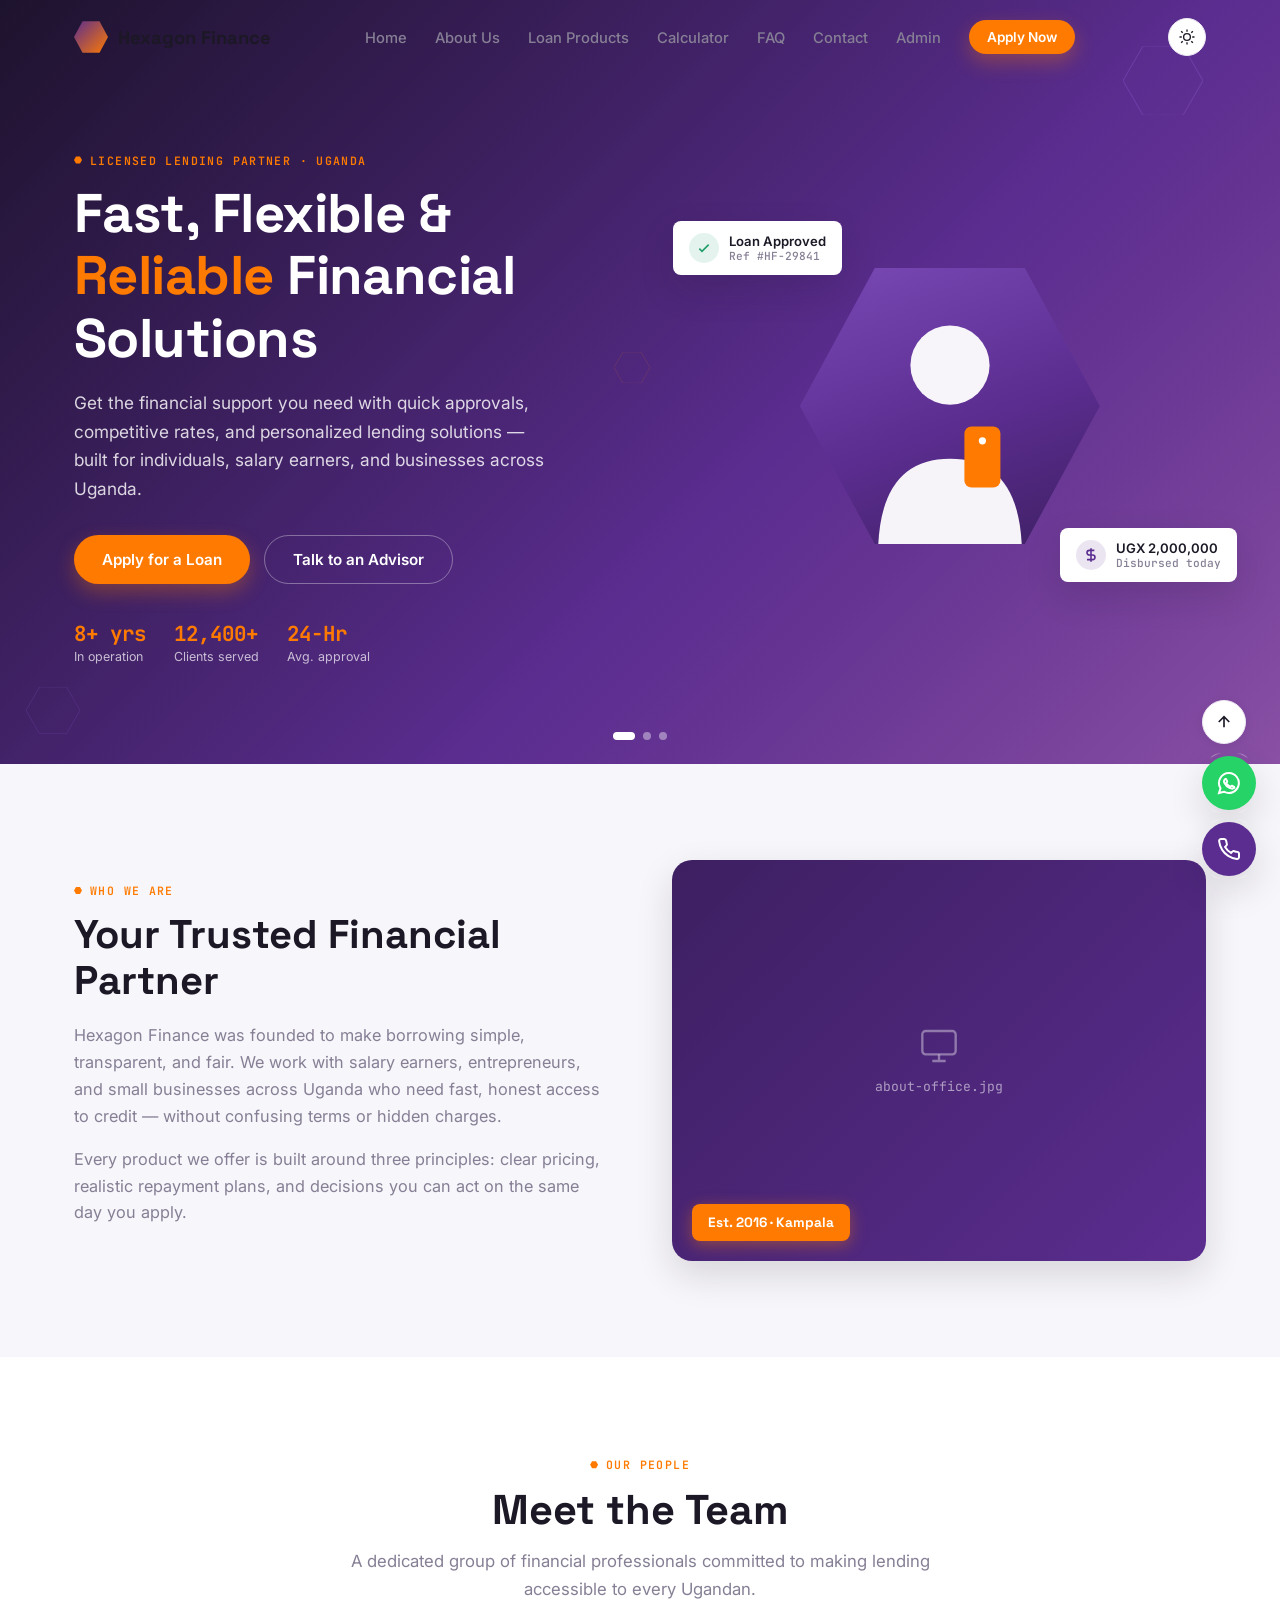
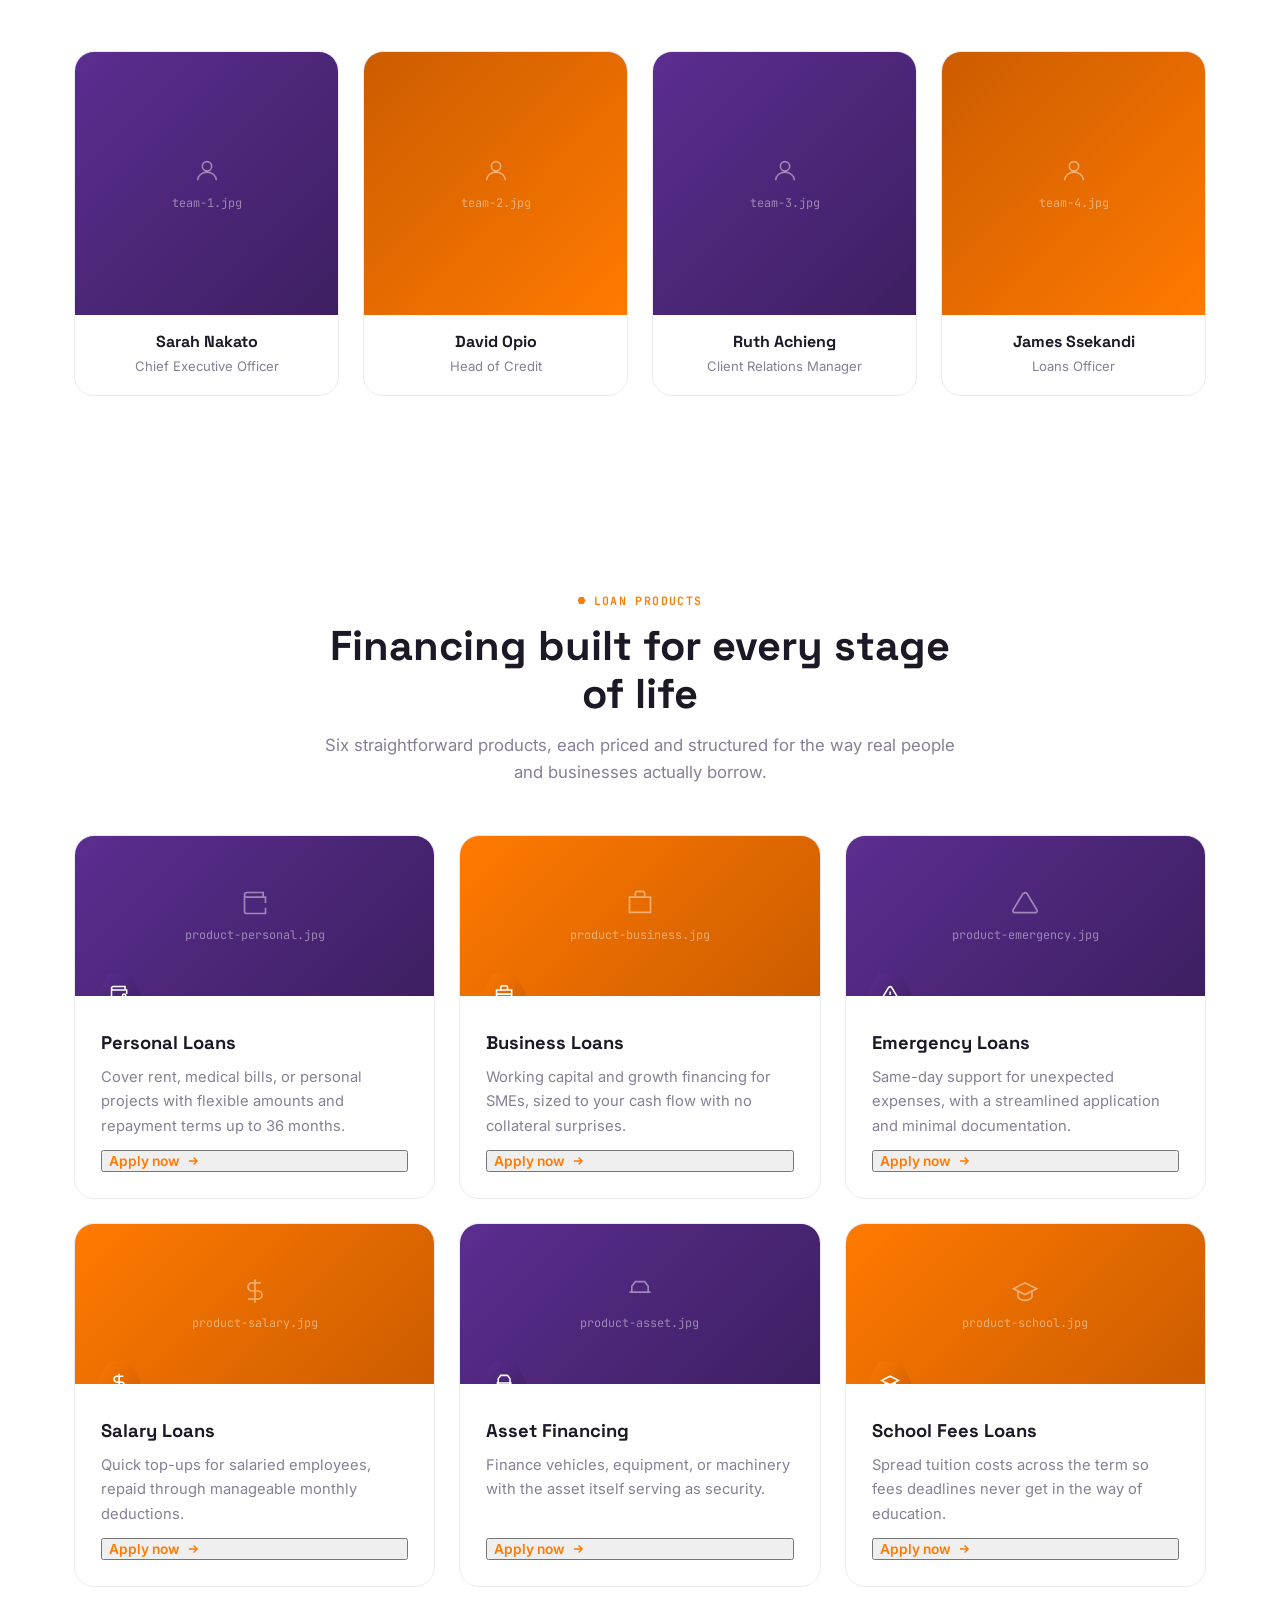
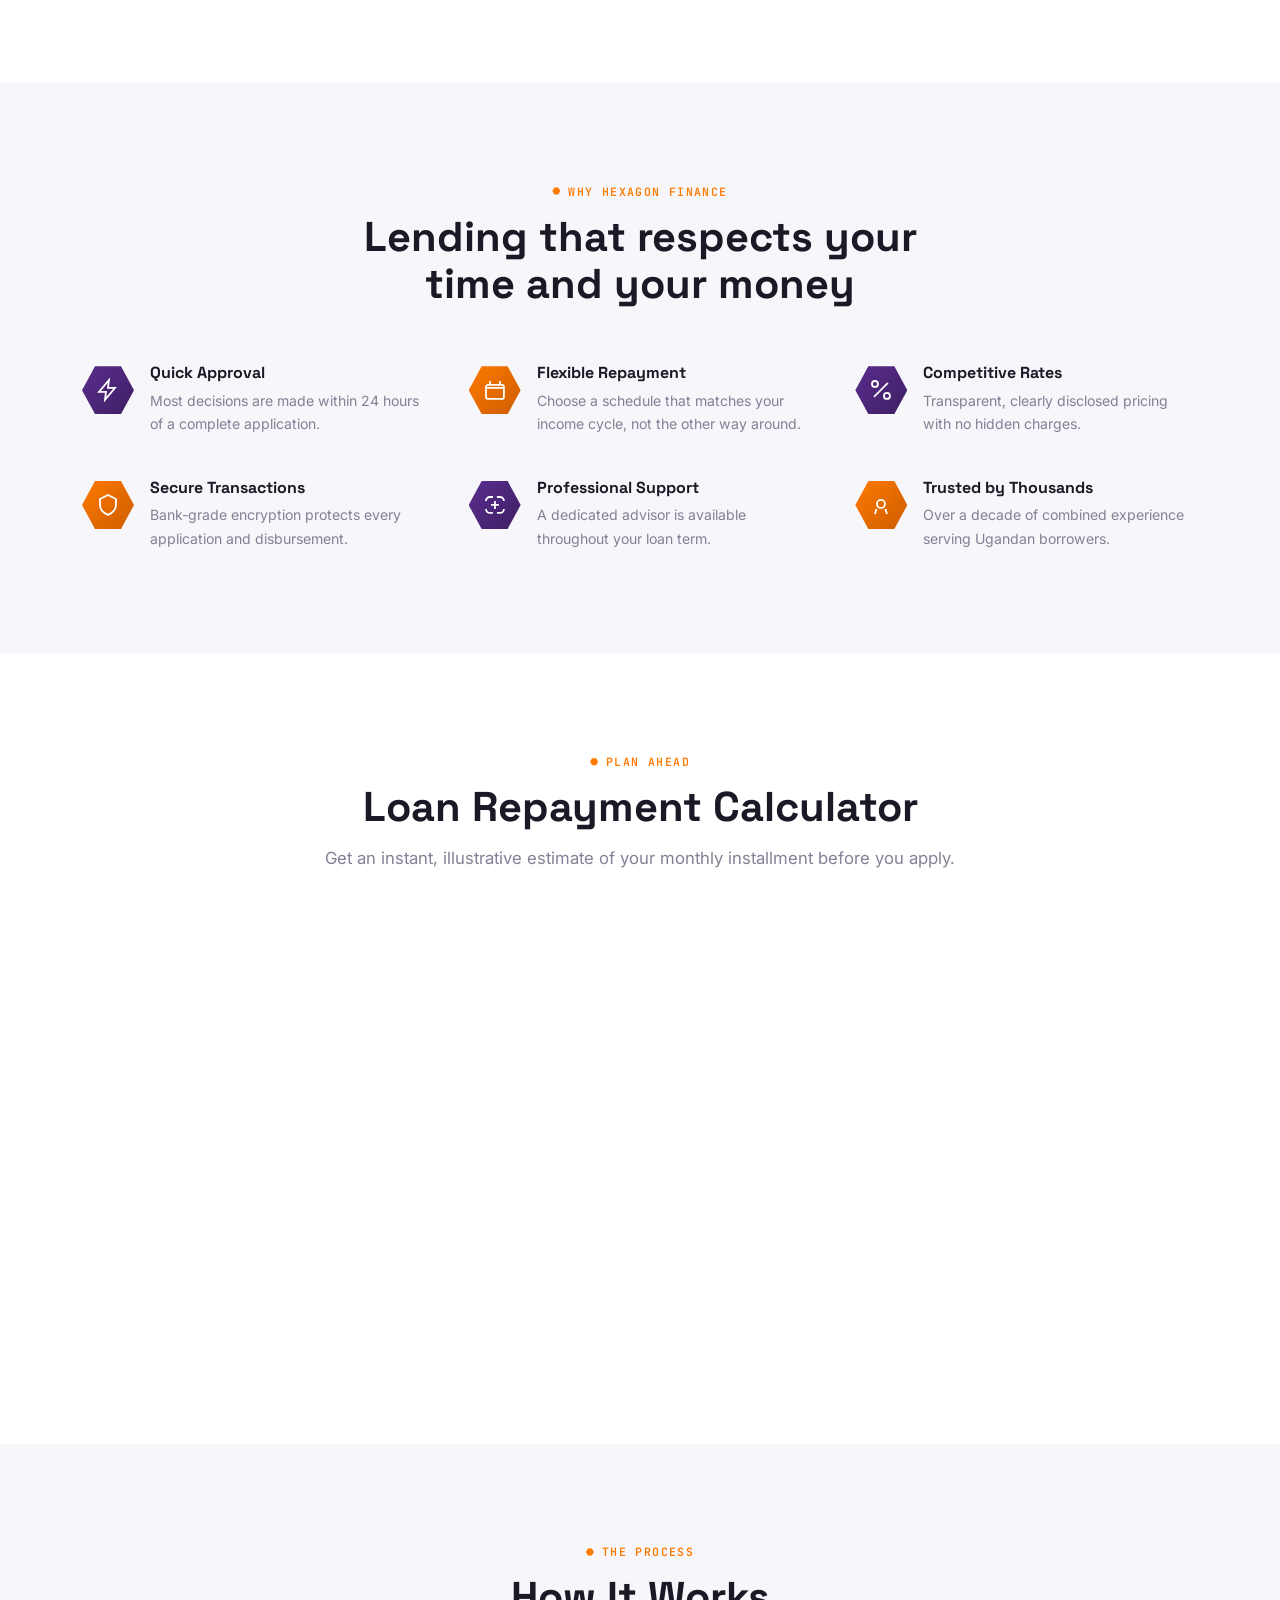
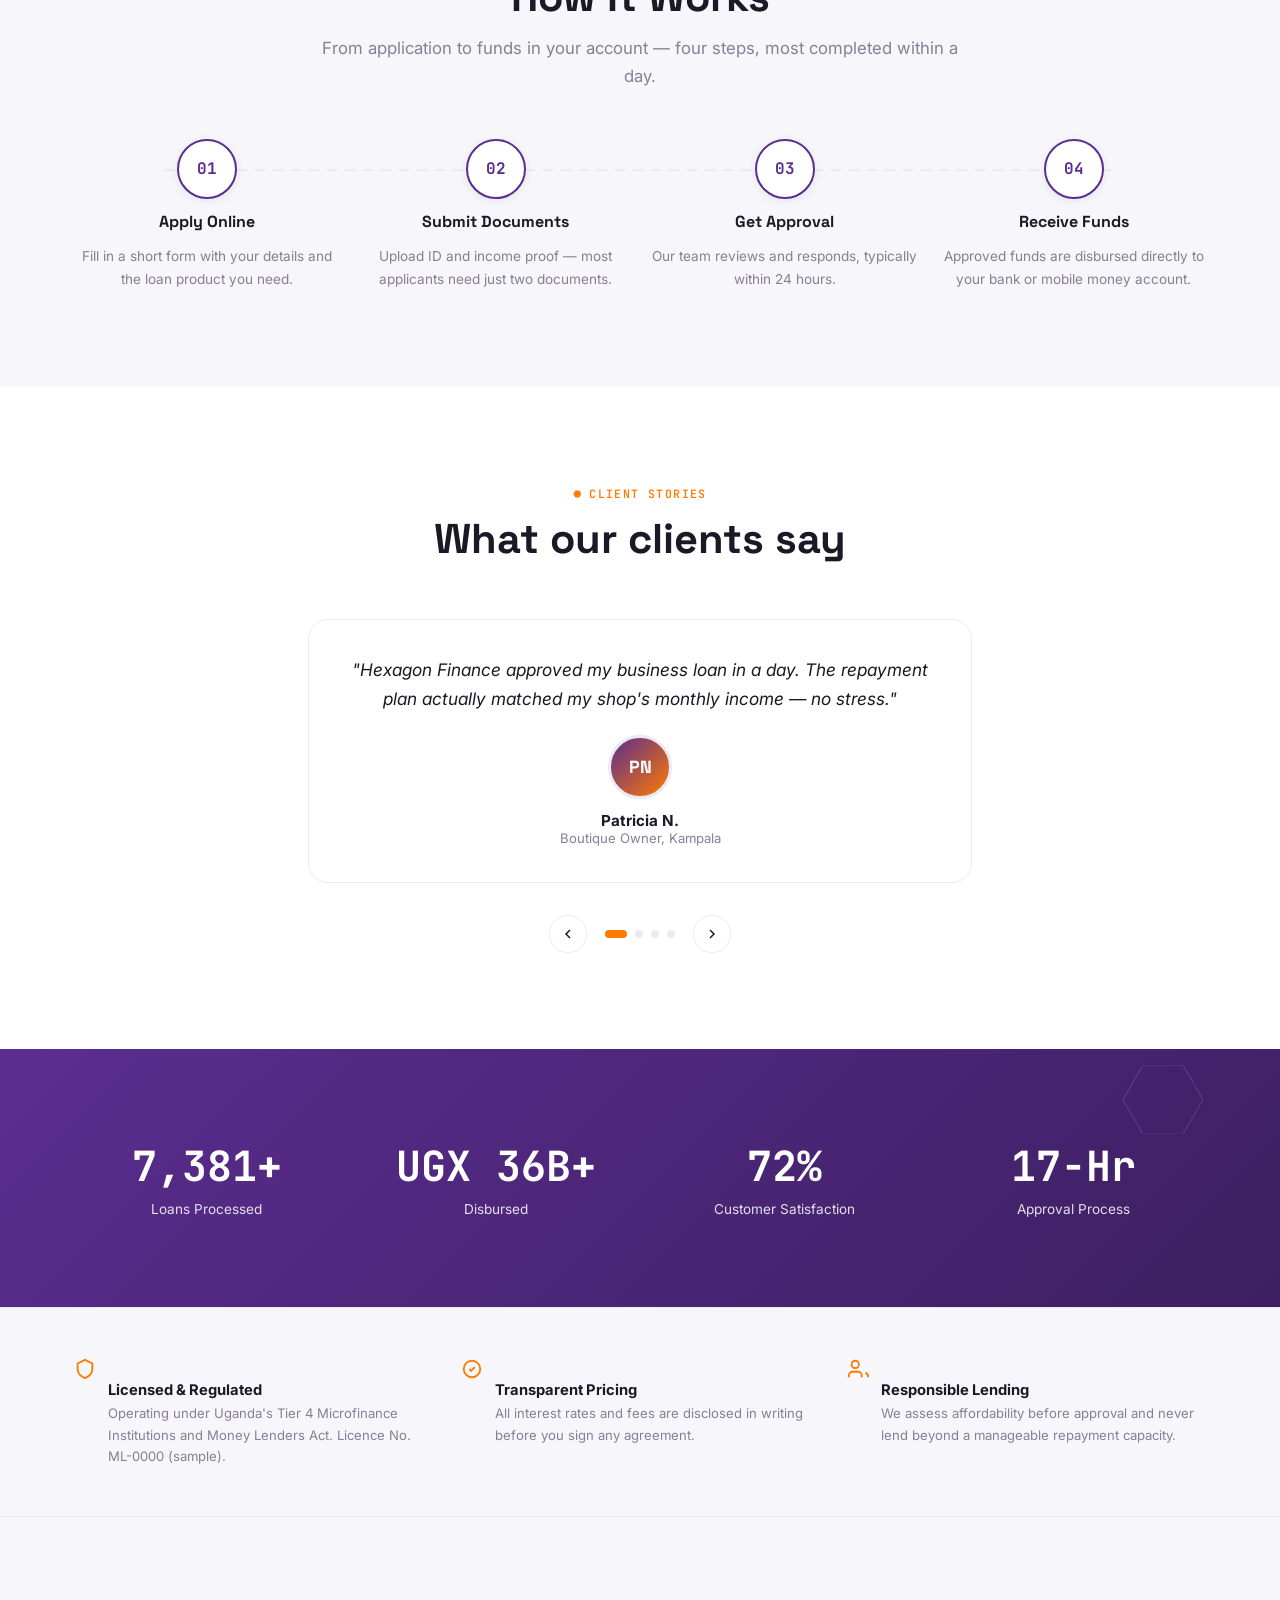
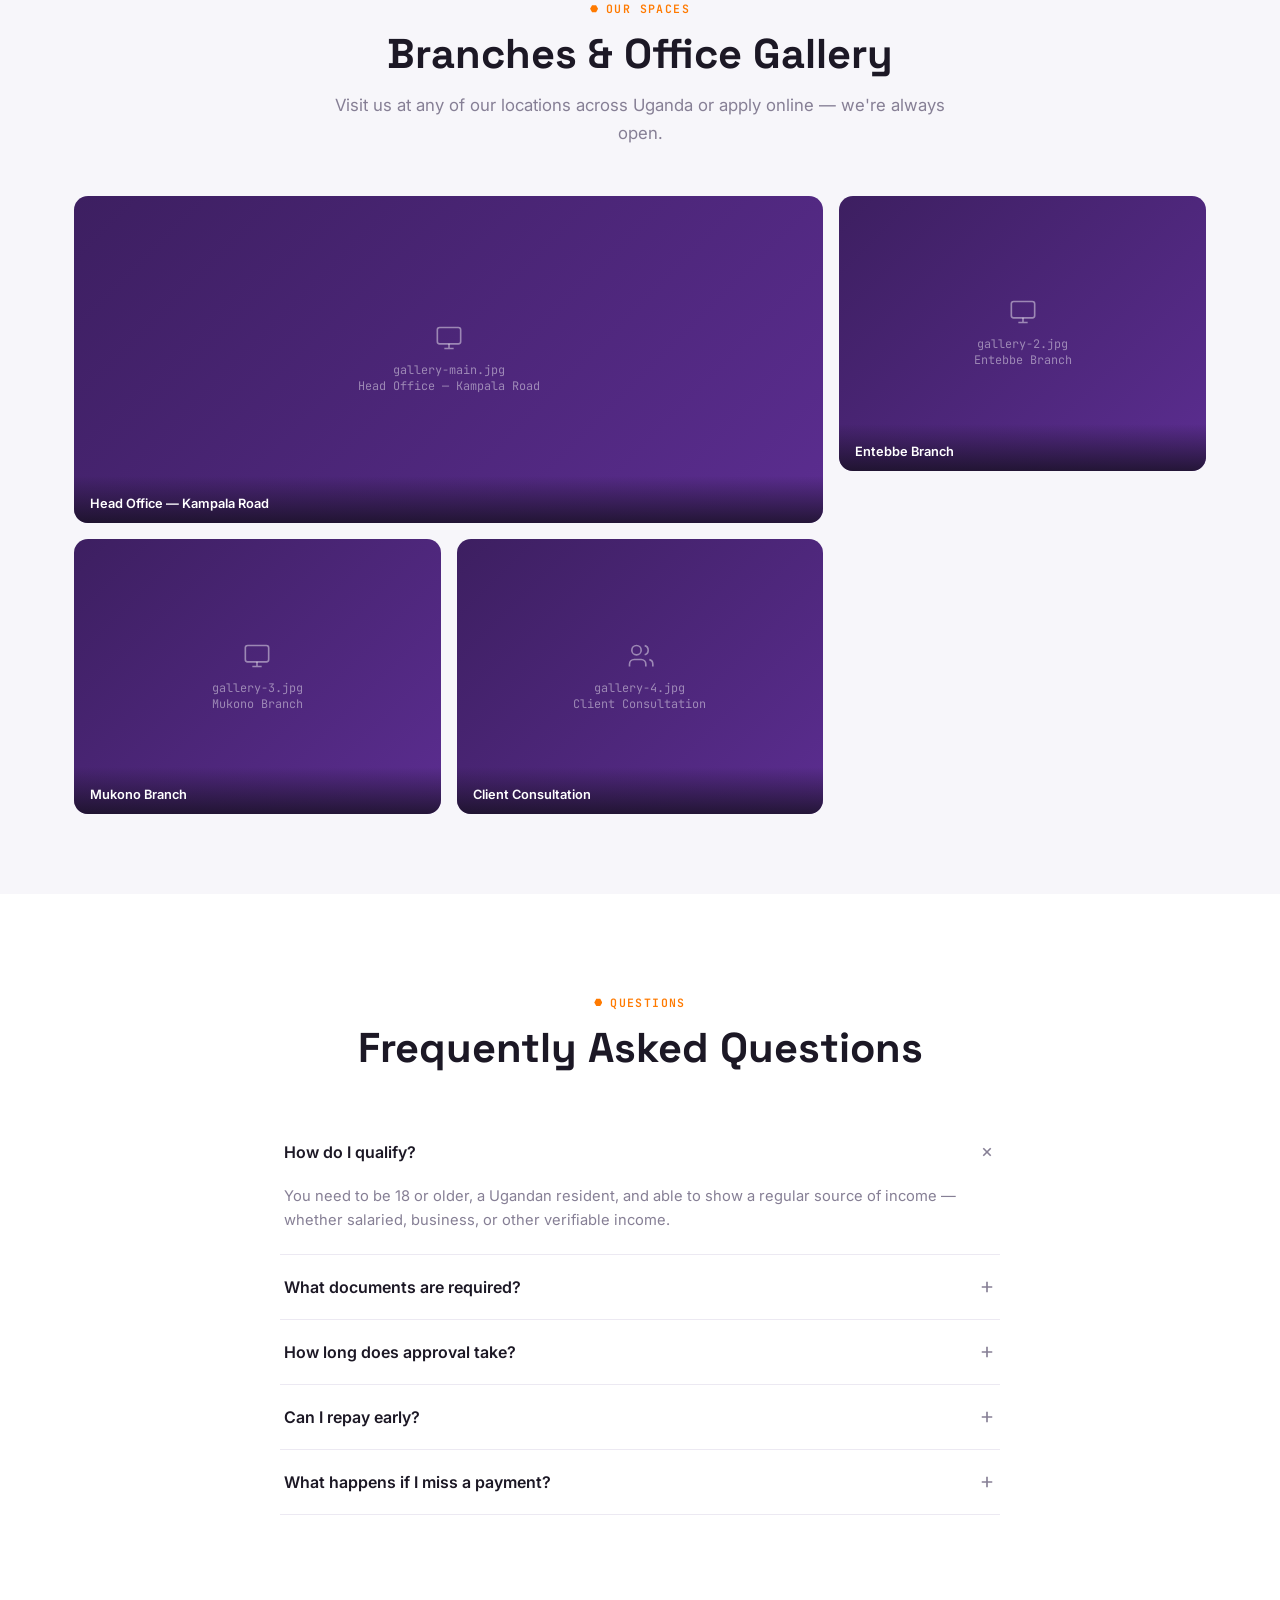
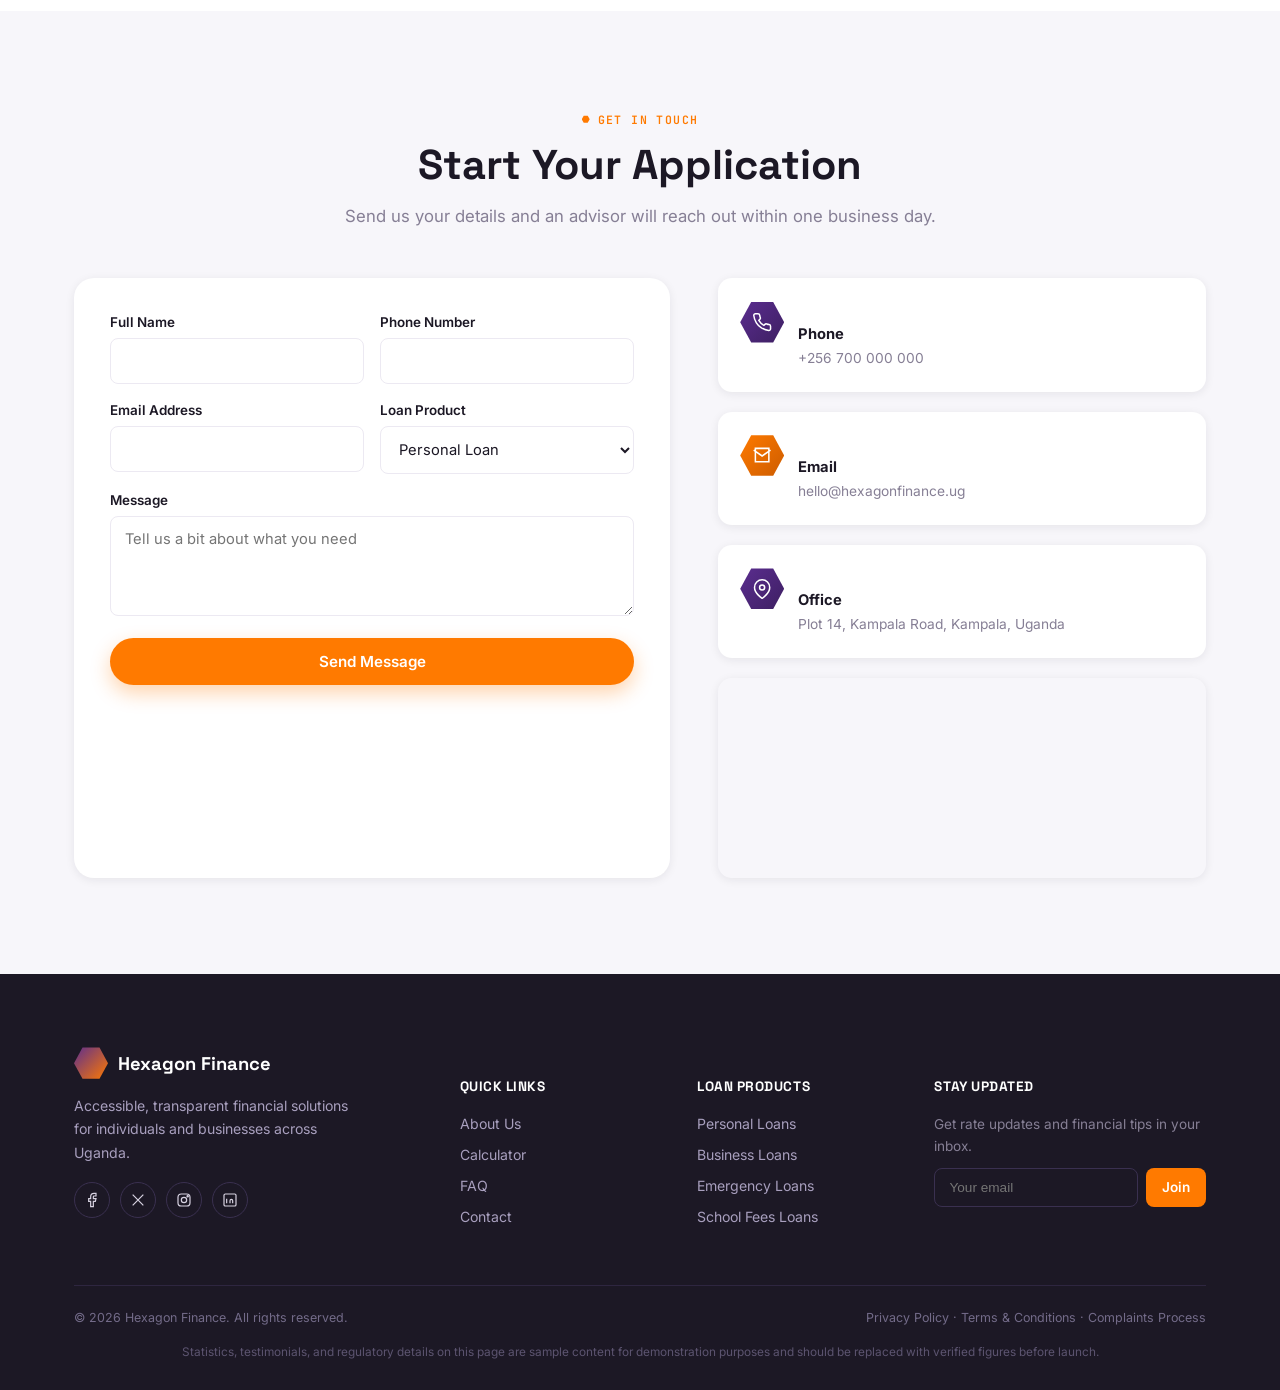
==== commit 0218094a: "ass" ====
--- a/index.html
+++ b/index.html
@@ -844,6 +844,7 @@
       <li><a href="#calculator">Calculator</a></li>
       <li><a href="#faq">FAQ</a></li>
       <li><a href="#contact">Contact</a></li>
+      <li><a href="admin.html">Admin</a></li>
       <li><button class="btn btn-primary btn-sm" id="navApplyBtn">Apply Now</button></li>
     </ul>
     <div class="nav-actions">
